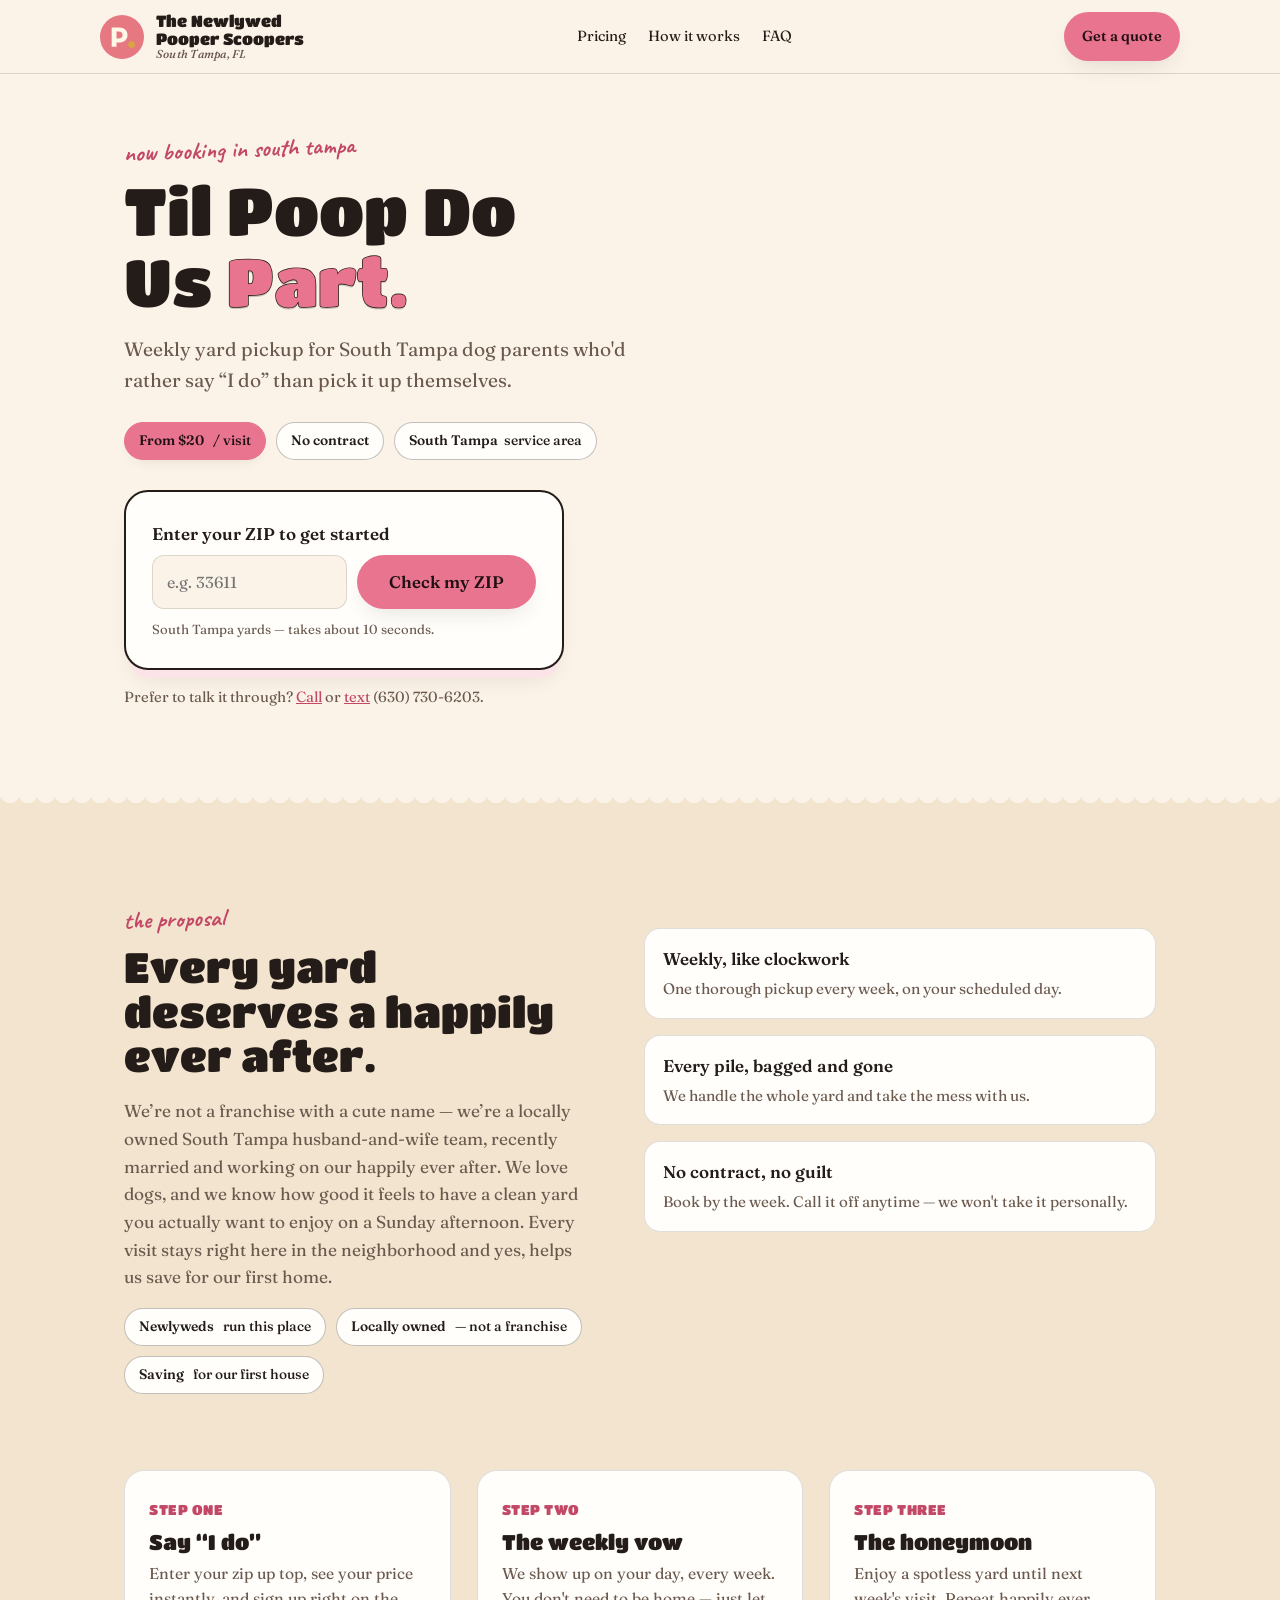
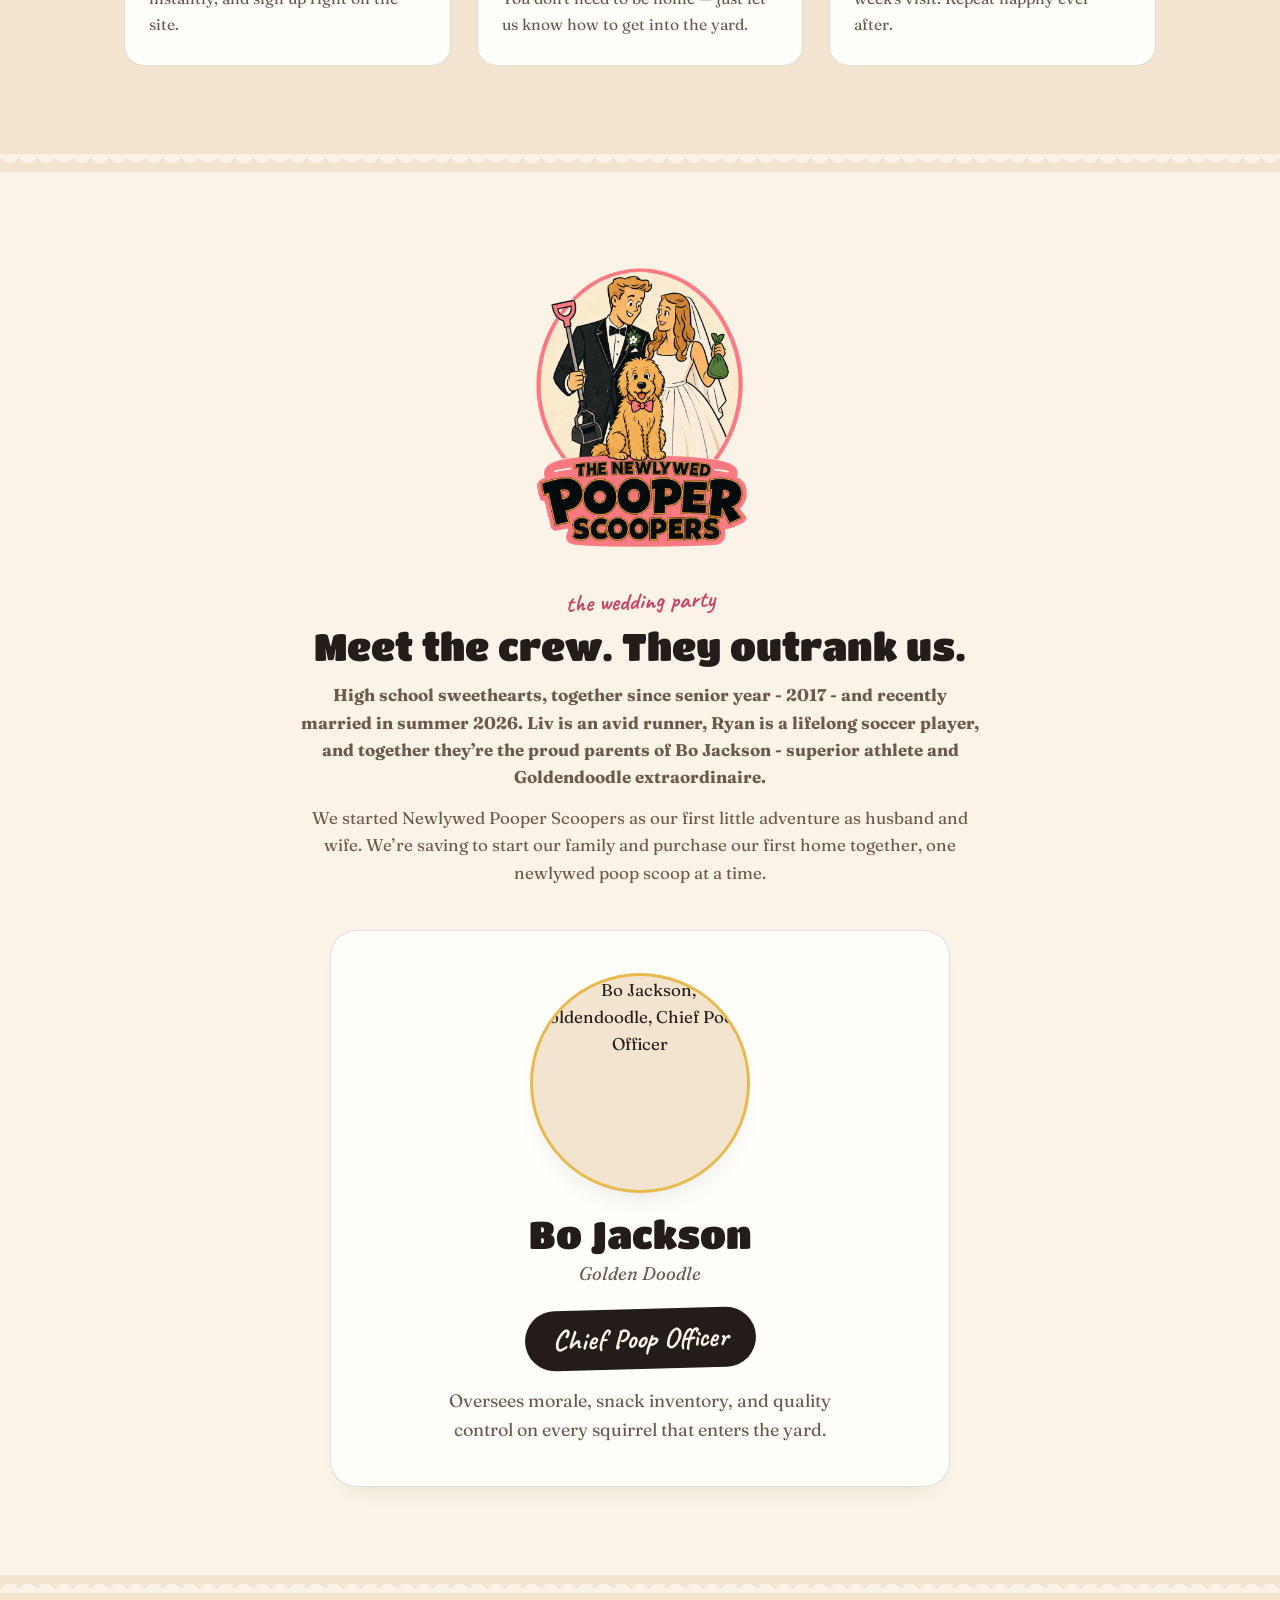
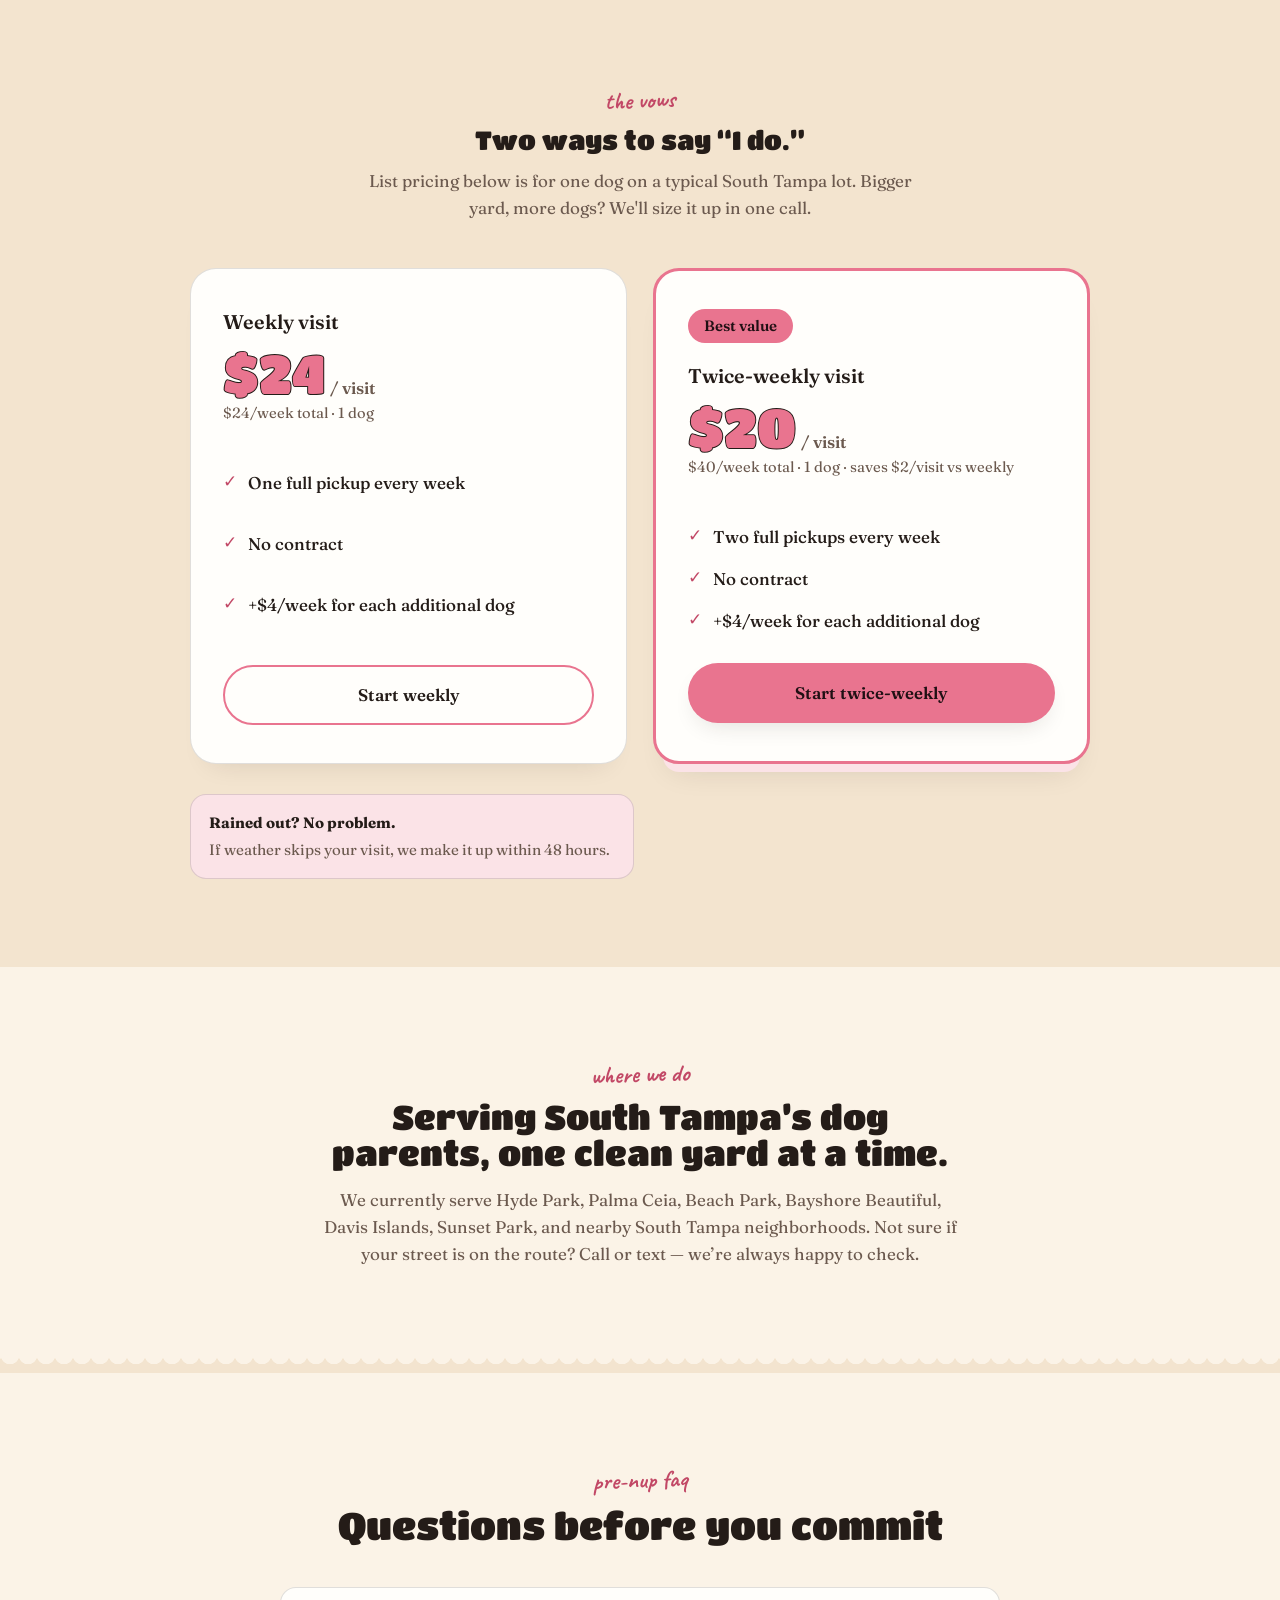
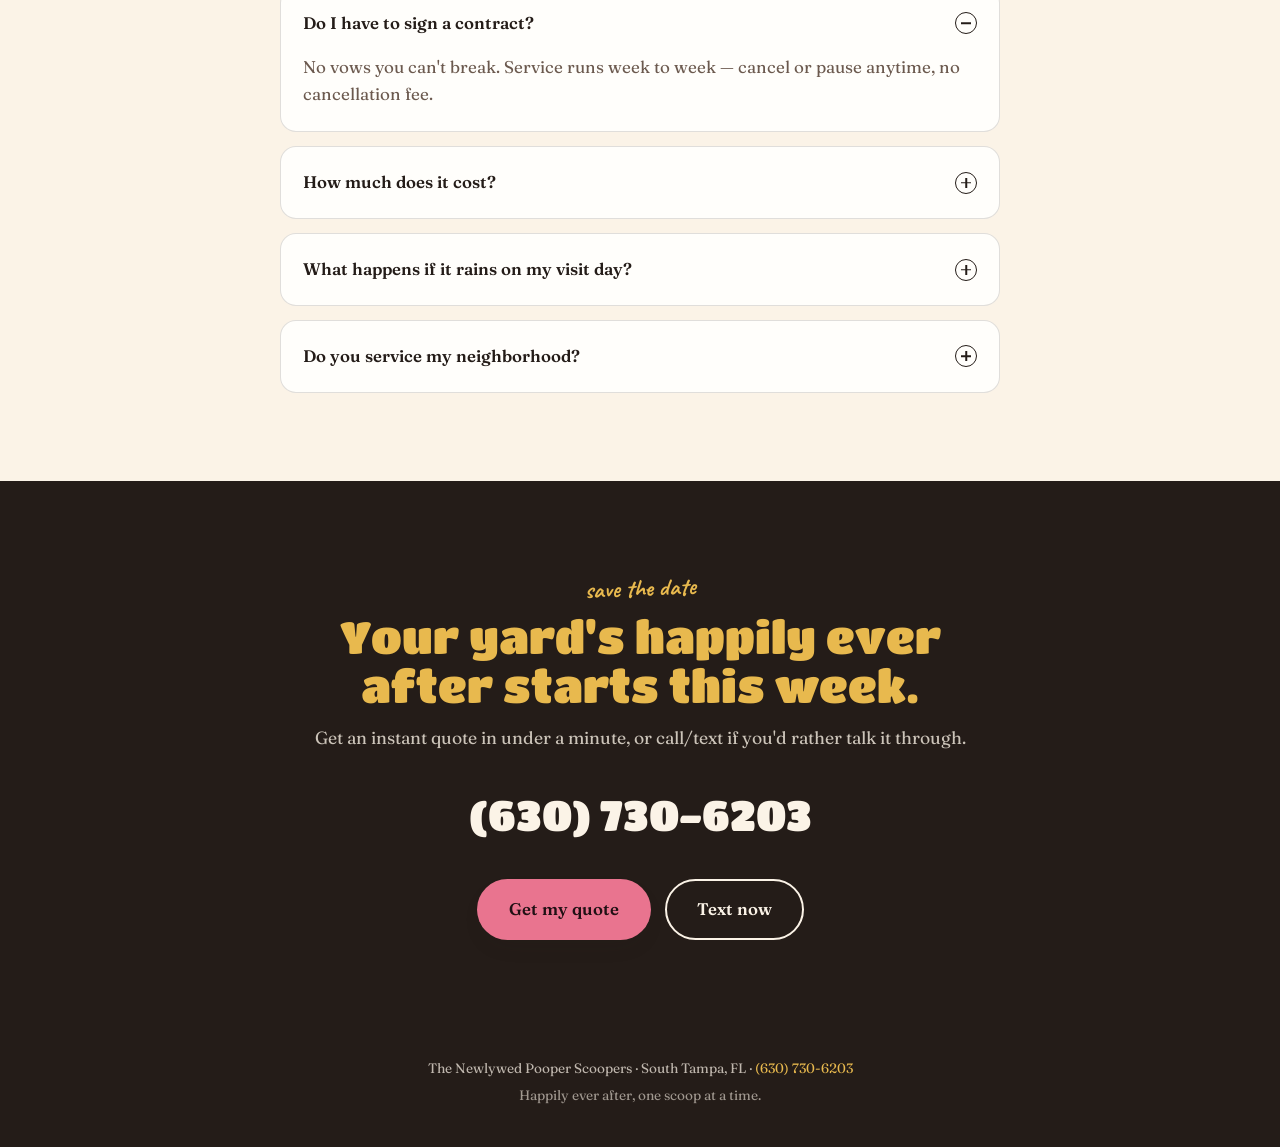
==== index.html @ af9da0d0 "Add Bo Jackson photo slot on the crew card. Wire the wedding-party dog-card to assets/bo-jackson.jpg" ====
<!doctype html>
<html lang="en">
<head>
<meta charset="utf-8">
<meta name="viewport" content="width=device-width, initial-scale=1">
<title>Dog Poop Scooping Service in South Tampa | The Newlywed Pooper Scoopers</title>
<meta name="description" content="Weekly yard cleanup for South Tampa dog owners. From $20/visit, no contract. Get an instant quote.">
<link rel="icon" href="assets/favicon.svg?v=2" type="image/svg+xml">
<link rel="apple-touch-icon" href="assets/favicon.svg?v=2">
<link rel="preconnect" href="https://fonts.googleapis.com">
<link rel="preconnect" href="https://fonts.gstatic.com" crossorigin>
<link href="https://fonts.googleapis.com/css2?family=Titan+One&family=Fraunces:ital,wght@0,400;0,500;0,600;1,500;1,600&family=Caveat:wght@600;700&display=swap" rel="stylesheet">
<link href="styles.css" rel="stylesheet">
</head>
<body>
<header><div class="wrap nav"><a class="brand" href="#top"><img alt="The Newlywed Pooper Scoopers logo — South Tampa dog waste removal" src="assets/favicon.svg?v=2"><span class="brand-name">The Newlywed<br>Pooper Scoopers<small>South Tampa, FL</small></span></a><ul class="nav-links"><li><a href="#vows">Pricing</a></li><li><a href="#how">How it works</a></li><li><a href="#faq">FAQ</a></li></ul><a class="btn btn-primary nav-cta nav-cta-desktop" href="#quote">Get a quote</a><a class="btn btn-primary nav-cta nav-cta-mobile" href="tel:16307306203">Call</a></div></header>
<main id="top">
<section class="hero"><div class="wrap hero-grid"><div><span class="eyebrow">now booking in south tampa</span><h1>Til Poop Do Us <span class="stroke">Part.</span></h1><p class="lede">Weekly yard pickup for South Tampa dog parents who'd rather say “I do” than pick it up themselves.</p><div class="chip-row"><span class="chip chip-highlight"><strong>From $20</strong>&nbsp;/ visit</span><span class="chip"><strong>No contract</strong></span><span class="chip"><strong>South Tampa</strong> service area</span></div>
<div class="quote-widget" id="quote"><div class="qstep" data-step="1"><label for="qzip">Enter your ZIP to get started</label><div class="qzip-row"><input aria-label="Zip code" id="qzip" inputmode="numeric" maxlength="5" pattern="[0-9]*" placeholder="e.g. 33611" type="text"><button class="btn btn-primary" id="qzip-btn" type="button">Check my ZIP</button></div><p class="qhint">South Tampa yards — takes about 10 seconds.</p></div>
<div class="qstep" data-step="2" hidden><p class="qmsg" id="qzip-msg"></p><div class="qrow"><span class="qlabel">Plan</span><div class="qtoggle"><button class="qtoggle-btn active" data-plan="weekly" type="button">Weekly</button><button class="qtoggle-btn" data-plan="twice" type="button">Twice-weekly</button></div></div><div class="qrow"><span class="qlabel">Dogs</span><div class="qstepper"><button aria-label="Fewer dogs" id="qdog-minus" type="button">−</button><span id="qdog-count">1</span><button aria-label="More dogs" id="qdog-plus" type="button">+</button></div></div><div class="qestimate"><span class="qest-amount" id="qest-amount">$24<span class="qest-per">/visit</span></span><span class="qest-month" id="qest-month">1 visit/week · $24/week total</span></div><button class="btn btn-primary" id="qcontinue-btn" style="width:100%;justify-content:center" type="button">Lock in this price &amp; start service</button><form class="qtext-form" id="qtext-form"><label for="qtext-phone">Not ready? Save this quote by text</label><div class="qtext-row"><input aria-label="Mobile phone number" autocomplete="tel" id="qtext-phone" inputmode="numeric" maxlength="14" required type="tel"><button class="qtext-btn" type="submit">Text me</button></div><label class="qconsent"><input id="qtext-consent" required type="checkbox"> I agree to receive texts about this quote. Message and data rates may apply.</label><p aria-live="polite" class="qtext-status" id="qtext-status"></p></form><button class="qback" data-back="1" type="button">← change ZIP</button></div>
<form class="qstep" data-step="3" hidden id="qstep-form"><input id="qform-zip" name="zip" type="hidden"><input id="qform-plan" name="plan" type="hidden"><input id="qform-dogs" name="dogs" type="hidden"><input id="qform-estimate" name="estimate" type="hidden"><div class="qfield"><label for="qname">Name</label><input autocomplete="name" id="qname" name="name" required type="text"></div><div class="qfield"><label for="qphone">Phone</label><input autocomplete="tel" id="qphone" inputmode="numeric" maxlength="14" name="phone" required type="tel"></div><div class="qfield"><label for="qemail">Email</label><input autocomplete="email" id="qemail" name="email" required type="email"></div><div class="qfield"><label for="qaddress">Street address</label><input autocomplete="street-address" id="qaddress" name="address" required type="text"></div><div class="qfield"><label for="qnotes">Anything we should know? (gate code, extra dog details, etc.)</label><textarea id="qnotes" name="notes" rows="2"></textarea></div><div class="qpayment-note"><strong>Your service and payment</strong><p id="qpayment-terms">Your saved card will be charged $24 after each completed weekly visit. Service continues until you pause or cancel.</p><span>You won't be charged today.</span></div><label class="qcharge-consent"><input id="qcharge-consent" required type="checkbox"> <span>I authorize The Newlywed Pooper Scoopers to charge my saved card after each completed visit at the quoted price above. I understand that service continues until I pause or cancel.</span></label><button class="btn btn-primary" style="width:100%;justify-content:center" type="submit">Continue to secure checkout</button><button class="qback" data-back="2" type="button">← back to quote</button></form><form class="qstep" data-step="4" hidden id="qinterest-form"><h3 id="qinterest-title">Join our waitlist</h3><p class="qmsg" id="qinterest-message"></p><div class="qfield"><label for="qinterest-name">Name</label><input autocomplete="name" id="qinterest-name" required type="text"></div><div class="qfield"><label for="qinterest-phone">Phone</label><input autocomplete="tel" id="qinterest-phone" inputmode="numeric" maxlength="14" required type="tel"></div><div class="qfield"><label for="qinterest-email">Email</label><input autocomplete="email" id="qinterest-email" required type="email"></div><div class="qfield"><label for="qinterest-address">Street address</label><input autocomplete="street-address" id="qinterest-address" required type="text"></div><div class="qfield"><label for="qinterest-zip">ZIP</label><input id="qinterest-zip" readonly type="text"></div><button class="btn btn-primary" style="width:100%;justify-content:center" type="submit">Keep me posted</button><button class="qback" data-back="1" type="button">← change ZIP</button></form><div class="qstep qthanks" data-step="5" hidden><h3>You're all set!</h3><p>Your card is securely saved. We'll text you shortly to confirm your service day and first cleanup.</p></div></div><p class="qalt">Prefer to talk it through? <a href="tel:16307306203">Call</a> or <a href="sms:16307306203">text</a> (630) 730-6203.</p></div>
<div class="hero-art"><div class="badge-wrap"><img alt="South Tampa dog waste removal service: newlywed husband-and-wife team with their golden doodle" src="assets/site-art.webp"></div></div></div></section>
<div aria-hidden="true" class="divider"></div>
<section class="proposal section-pad" id="proposal"><div class="wrap proposal-grid"><div><span class="eyebrow">the proposal</span><h2>Every yard deserves a happily ever after.</h2><p>We’re not a franchise with a cute name — we’re a locally owned South Tampa husband-and-wife team, recently married and working on our happily ever after. We love dogs, and we know how good it feels to have a clean yard you actually want to enjoy on a Sunday afternoon. Every visit stays right here in the neighborhood and yes, helps us save for our first home.</p><div class="chip-row"><span class="chip"><strong>Newlyweds</strong>&nbsp;run this place</span><span class="chip"><strong>Locally owned</strong>&nbsp;— not a franchise</span><span class="chip"><strong>Saving</strong>&nbsp;for our first house</span></div></div><ul class="feature-list"><li><span><span class="ftitle">Weekly, like clockwork</span><span class="fdesc">One thorough pickup every week, on your scheduled day.</span></span></li><li><span><span class="ftitle">Every pile, bagged and gone</span><span class="fdesc">We handle the whole yard and take the mess with us.</span></span></li><li><span><span class="ftitle">No contract, no guilt</span><span class="fdesc">Book by the week. Call it off anytime — we won't take it personally.</span></span></li></ul></div><div class="steps wrap" id="how"><div class="step"><span class="num">STEP ONE</span><h3>Say “I do”</h3><p>Enter your zip up top, see your price instantly, and sign up right on the site.</p></div><div class="step"><span class="num">STEP TWO</span><h3>The weekly vow</h3><p>We show up on your day, every week. You don't need to be home — just let us know how to get into the yard.</p></div><div class="step"><span class="num">STEP THREE</span><h3>The honeymoon</h3><p>Enjoy a spotless yard until next week's visit. Repeat happily ever after.</p></div></div></section>
<div aria-hidden="true" class="divider"></div><section class="section-pad" id="team"><div class="wrap center"><img src="assets/Untitled design (11).png" alt="The Newlywed Pooper Scoopers logo — locally owned South Tampa dog waste removal" style="display:block;width:min(300px,68vw);height:auto;margin:0 auto 22px;"><span class="eyebrow">the wedding party</span><h2 style="font-size:clamp(1.8rem,3.4vw,2.4rem)">Meet the crew. They outrank us.</h2><p class="muted" style="max-width:62ch;margin:14px auto 0;"><strong>High school sweethearts, together since senior year - 2017 - and recently married in summer 2026. Liv is an avid runner, Ryan is a lifelong soccer player, and together they’re the proud parents of Bo Jackson - superior athlete and Goldendoodle extraordinaire.</strong></p><p class="muted" style="max-width:62ch;margin:14px auto 0;">We started Newlywed Pooper Scoopers as our first little adventure as husband and wife. We’re saving to start our family and purchase our first home together, one newlywed poop scoop at a time.</p></div><div class="team-grid"><div class="dog-card"><img alt="Bo Jackson, Goldendoodle, Chief Poop Officer" class="dog-photo" height="220" src="assets/bo-jackson.jpg" width="220"><h3>Bo Jackson</h3><span class="breed">Golden Doodle</span><span class="dog-title">Chief Poop Officer</span><p class="role">Oversees morale, snack inventory, and quality control on every squirrel that enters the yard.</p></div></div></section>
<div aria-hidden="true" class="divider divider-flip" style="background-position:center bottom"></div><section class="vows section-pad" id="vows"><div class="wrap center"><span class="eyebrow">the vows</span><h2>Two ways to say “I do.”</h2><p class="muted" style="max-width:52ch;margin:14px auto 0;">List pricing below is for one dog on a typical South Tampa lot. Bigger yard, more dogs? We'll size it up in one call.</p></div><div class="wrap"><div class="plans-grid"><div class="plan-card"><span class="plan-name">Weekly visit</span><div class="price-line"><span class="price">$24</span><span class="per">/ visit</span></div><span class="est">$24/week total · 1 dog</span><ul class="vow-list"><li><span>One full pickup every week</span></li><li><span>No contract</span></li><li><span>+$4/week for each additional dog</span></li></ul><a class="btn btn-ghost" href="#quote">Start weekly</a></div><div class="plan-card plan-featured"><span class="best-value">Best value</span><span class="plan-name">Twice-weekly visit</span><div class="price-line"><span class="price">$20</span><span class="per">/ visit</span></div><span class="est">$40/week total · 1 dog · saves $2/visit vs weekly</span><ul class="vow-list"><li><span>Two full pickups every week</span></li><li><span>No contract</span></li><li><span>+$4/week for each additional dog</span></li></ul><a class="btn btn-primary" href="#quote">Start twice-weekly</a></div></div><div class="perks-strip"><div class="perk"><span><strong>Rained out? No problem.</strong><span class="d">If weather skips your visit, we make it up within 48 hours.</span></span></div></div></div></section>
<section class="section-pad area"><div class="wrap"><span class="eyebrow">where we do</span><h2 style="font-size:clamp(1.6rem,3vw,2.1rem)">Serving South Tampa’s dog parents, one clean yard at a time.</h2><p class="muted" style="max-width:58ch;margin:14px auto 0;">We currently serve Hyde Park, Palma Ceia, Beach Park, Bayshore Beautiful, Davis Islands, Sunset Park, and nearby South Tampa neighborhoods. Not sure if your street is on the route? Call or text — we’re always happy to check.</p></div></section><div aria-hidden="true" class="divider"></div><section class="section-pad" id="faq"><div class="wrap center"><span class="eyebrow">pre-nup faq</span><h2 style="font-size:clamp(1.8rem,3.4vw,2.4rem)">Questions before you commit</h2></div><div class="faq-list"><details open><summary>Do I have to sign a contract?<span class="plus"></span></summary><p>No vows you can't break. Service runs week to week — cancel or pause anytime, no cancellation fee.</p></details><details><summary>How much does it cost?<span class="plus"></span></summary><p>$24 per visit weekly, or $20 per visit twice-weekly, for one dog on a typical South Tampa lot. Each additional dog is +$4/week.</p></details><details><summary>What happens if it rains on my visit day?<span class="plus"></span></summary><p>If weather makes us skip your yard, we'll come back and make it up within 48 hours — no missed visits, no extra charge.</p></details><details><summary>Do you service my neighborhood?<span class="plus"></span></summary><p>We're currently booking across South Tampa. Send us your address and we'll confirm you're on the route.</p></details></div></section>
<section class="finale section-pad" id="book"><div class="wrap"><span class="eyebrow" style="color:var(--gold-bright)">save the date</span><h2>Your yard's happily ever after starts this week.</h2><p>Get an instant quote in under a minute, or call/text if you'd rather talk it through.</p><a class="phone-big" href="tel:16307306203">(630) 730-6203</a><div class="cta-row" style="justify-content:center"><a class="btn btn-primary" href="#quote">Get my quote</a><a class="btn btn-ghost" href="sms:16307306203" style="border-color:var(--bg);color:var(--bg)">Text now</a></div></div></section></main><footer><div class="wrap">The Newlywed Pooper Scoopers · South Tampa, FL · <a href="tel:16307306203">(630) 730-6203</a><div style="margin-top:6px;opacity:.8">Happily ever after, one scoop at a time.</div></div></footer>
<script type="module" src="script.js?v=20260911-zip-gates"></script>
</body></html>
---- styles.css ----
/* ---------- Tokens ---------- */
:root{--bg:#FBF3E7;--bg-alt:#F3E4CF;--surface:#FFFEFB;--line:rgba(36,28,24,.14);--ink:#241C18;--ink-soft:#6B594E;--pink:#E9748F;--pink-deep:#C24866;--pink-wash:#FBE3E7;--gold:#B8862A;--gold-bright:#E8B94E;--shadow:rgba(36,28,24,.16)}
@media(prefers-color-scheme:dark){:root:not([data-theme="light"]){--bg:#1B1512;--bg-alt:#241C18;--surface:#2A211B;--line:rgba(247,236,217,.16);--ink:#F7ECD9;--ink-soft:#C9B7A6;--pink:#F2879C;--pink-deep:#FFAABB;--pink-wash:#3A2529;--gold:#E8B94E;--gold-bright:#F3CD73;--shadow:rgba(0,0,0,.45)}}
:root[data-theme="dark"]{--bg:#1B1512;--bg-alt:#241C18;--surface:#2A211B;--line:rgba(247,236,217,.16);--ink:#F7ECD9;--ink-soft:#C9B7A6;--pink:#F2879C;--pink-deep:#FFAABB;--pink-wash:#3A2529;--gold:#E8B94E;--gold-bright:#F3CD73;--shadow:rgba(0,0,0,.45)}
.quote-widget{scroll-margin-top:96px}
*,*::before,*::after{box-sizing:border-box}html{scroll-behavior:smooth}@media(prefers-reduced-motion:reduce){html{scroll-behavior:auto}*,*::before,*::after{animation-duration:.001ms!important;animation-iteration-count:1!important;transition-duration:.001ms!important}}
body{margin:0;background:var(--bg);color:var(--ink);font-family:"Fraunces",Georgia,"Times New Roman",serif;font-size:17px;line-height:1.6;-webkit-font-smoothing:antialiased}img{max-width:100%;display:block}a{color:inherit}.wrap{max-width:1080px;margin:0 auto;padding:0 24px}h1,h2,h3{font-family:"Titan One","Baloo 2",system-ui,sans-serif;font-weight:400;line-height:1.08;text-wrap:balance;margin:0}.eyebrow{font-family:"Caveat",cursive;font-weight:700;font-size:1.5rem;color:var(--pink-deep);display:inline-block;transform:rotate(-2deg);margin:0 0 6px}.stroke{color:var(--pink);-webkit-text-stroke:1.5px var(--ink);paint-order:stroke fill;text-shadow:0 2px 0 color-mix(in srgb,var(--ink) 22%,transparent)}section{position:relative}.section-pad{padding:88px 0}.muted{color:var(--ink-soft)}.center{text-align:center}
.btn{display:inline-flex;align-items:center;gap:10px;font-family:"Fraunces",serif;font-weight:600;font-size:1.05rem;padding:15px 30px;border-radius:999px;text-decoration:none;border:2px solid transparent;cursor:pointer;transition:transform .15s ease,box-shadow .15s ease}.btn:hover{transform:translateY(-2px)}.btn:active{transform:translateY(0)}.btn:focus-visible{outline:3px solid var(--gold-bright);outline-offset:3px}.btn-primary{background:var(--pink);color:#201014;box-shadow:0 10px 24px -10px var(--shadow)}.btn-primary:hover{box-shadow:0 14px 28px -10px var(--shadow)}.btn-ghost{background:transparent;border-color:var(--ink);color:var(--ink)}.divider{height:18px;background-image:radial-gradient(circle at 9px 0,transparent 9px,var(--bg-alt) 9.5px);background-size:18px 18px;background-repeat:repeat-x;background-position:center top}.divider-flip{transform:scaleY(-1)}
header{position:sticky;top:0;z-index:20;background:color-mix(in srgb,var(--bg) 88%,transparent);backdrop-filter:blur(8px);border-bottom:1px solid var(--line)}.nav{display:flex;align-items:center;justify-content:space-between;gap:16px;padding:12px 0}.brand{display:flex;align-items:center;gap:12px;text-decoration:none;color:var(--ink)}.brand img{width:44px;height:44px;border-radius:50%}.brand-name{font-family:"Titan One",sans-serif;font-size:.98rem;line-height:1.15}.brand-name small{display:block;font-family:"Fraunces",serif;font-weight:500;font-style:italic;font-size:.72rem;color:var(--ink-soft);letter-spacing:.02em}.nav-links{display:flex;align-items:center;gap:22px;list-style:none;margin:0;padding:0;font-size:.92rem}.nav-links a{text-decoration:none}.nav-links a:hover{color:var(--pink-deep)}.nav-cta{padding:11px 16px;font-size:.9rem;white-space:nowrap}.nav-cta-desktop{display:inline-flex}.nav-cta-mobile{display:none}@media(max-width:719px){.nav-cta-desktop{display:none}.nav-cta-mobile{display:inline-flex}}@media(max-width:420px){.brand-name{font-size:.82rem}.nav{gap:8px}.nav-cta{padding:10px 12px;font-size:.82rem}}
.hero{padding:56px 0 70px;overflow:hidden}.hero-grid{display:grid;grid-template-columns:1fr;gap:40px;align-items:center}@media(min-width:860px){.hero-grid{grid-template-columns:1.15fr .85fr;gap:24px}}.hero h1{font-size:clamp(2.4rem,5.6vw,4.1rem);margin-bottom:18px}.hero p.lede{font-size:1.2rem;max-width:46ch;color:var(--ink-soft);margin:0 0 26px}.chip-row{display:flex;flex-wrap:wrap;gap:10px;margin-bottom:30px}.chip{display:inline-flex;align-items:center;gap:6px;background:var(--surface);border:1.5px solid color-mix(in srgb,var(--ink) 28%,transparent);padding:7px 14px;border-radius:999px;font-size:.86rem;color:var(--ink);font-weight:500}.chip strong{color:var(--ink);font-weight:600}.chip-highlight{background:var(--pink);border-color:var(--pink);color:#201014;box-shadow:0 7px 16px -10px var(--shadow)}.chip-highlight strong{color:#201014}.cta-row{display:flex;flex-wrap:wrap;gap:14px}
[hidden]{display:none!important}.quote-widget{max-width:440px;background:var(--surface);border:2px solid var(--ink);border-radius:24px;padding:28px 26px;box-shadow:0 14px 0 -6px var(--pink-wash),0 16px 26px -14px var(--shadow)}.qstep label{font-family:"Fraunces",serif;font-weight:600;display:block;margin-bottom:8px}.qstep input[type=text],.qstep input[type=tel],.qstep textarea{font-family:"Fraunces",serif;font-size:1rem;padding:12px 14px;border-radius:12px;border:1.5px solid var(--line);background:var(--bg);color:var(--ink);width:100%}.qstep input:focus,.qstep textarea:focus{outline:2px solid var(--pink);outline-offset:1px;border-color:var(--pink)}.qzip-row{display:flex;gap:10px}.qzip-row input{flex:1;min-width:0}.qhint{font-size:.82rem;color:var(--ink-soft);margin:10px 0 0}.qmsg{font-weight:600;margin:0 0 18px;font-family:"Fraunces",serif}.qrow{display:flex;align-items:center;justify-content:space-between;margin-bottom:16px}.qlabel{font-family:"Fraunces",serif;font-weight:600}.qtoggle{display:flex;background:var(--bg-alt);border-radius:999px;padding:3px;gap:2px}.qtoggle-btn{border:none;background:transparent;padding:7px 14px;border-radius:999px;font-family:"Fraunces",serif;font-size:.85rem;cursor:pointer;color:var(--ink-soft)}.qtoggle-btn.active{background:var(--pink);color:#201014;font-weight:600}.qstepper{display:flex;align-items:center;gap:12px}.qstepper button{width:32px;height:32px;border-radius:50%;border:1.5px solid var(--ink);background:var(--surface);color:var(--ink);font-size:1.1rem;cursor:pointer;line-height:1}.qstepper button:focus-visible{outline:2px solid var(--gold-bright)}.qstepper span{min-width:16px;text-align:center;font-weight:600}.qestimate{text-align:center;background:var(--pink-wash);border-radius:16px;padding:16px;margin-bottom:20px}.qest-amount{font-family:"Titan One",sans-serif;font-size:1.9rem;color:var(--ink);display:block}.qest-per{font-family:"Fraunces",serif;font-style:italic;font-size:.9rem;color:var(--ink-soft);font-weight:400}.qest-month{font-size:.85rem;color:var(--ink-soft)}.qfield{margin-bottom:14px}.qfield label{font-size:.88rem;font-weight:600;margin-bottom:6px}.qback{display:block;margin:14px auto 0;background:none;border:none;color:var(--ink-soft);font-family:"Fraunces",serif;font-style:italic;cursor:pointer;font-size:.88rem}.qthanks{text-align:center}.qthanks h3{font-size:1.6rem;margin-bottom:8px}.qthanks p{color:var(--ink-soft);margin:0}.qalt{margin-top:16px;font-size:.92rem;color:var(--ink-soft)}.qalt a{color:var(--pink-deep);text-decoration:underline}.hero-art{position:relative;display:flex;justify-content:center}.hero-art .badge-wrap{position:relative;width:min(360px,80vw)}.hero-art img{width:100%;filter:drop-shadow(0 22px 34px var(--shadow));position:relative;z-index:2}.float-shape{position:absolute;z-index:1;opacity:.55;animation:drift 9s ease-in-out infinite}@keyframes drift{0%,100%{transform:translateY(0) rotate(0)}50%{transform:translateY(-16px) rotate(6deg)}}
.proposal{background:var(--bg-alt)}.proposal-grid{display:grid;grid-template-columns:1fr;gap:44px;align-items:start}@media(min-width:780px){.proposal-grid{grid-template-columns:.95fr 1.05fr;gap:56px}}.proposal h2{font-size:clamp(1.9rem,3.6vw,2.6rem);margin-bottom:18px}.proposal p{color:var(--ink-soft);font-size:1.08rem}.feature-list{list-style:none;margin:28px 0 0;padding:0;display:grid;gap:16px}.feature-list li{display:flex;gap:14px;align-items:flex-start;background:var(--surface);border:1px solid var(--line);border-radius:16px;padding:16px 18px}.feature-list .ftitle{font-weight:600;color:var(--ink);display:block;margin-bottom:2px;font-family:"Fraunces",serif}.feature-list .fdesc{color:var(--ink-soft);font-size:.95rem}.team-grid{display:grid;grid-template-columns:minmax(0,620px);justify-content:center;margin:44px auto 0;padding:0 24px}.dog-card{background:var(--surface);border:1px solid var(--line);border-radius:26px;padding:42px 38px;text-align:center;box-shadow:0 14px 28px -20px var(--shadow)}.dog-card h3{font-size:clamp(1.8rem,4vw,2.35rem);margin-bottom:4px}.dog-card .breed{font-family:"Fraunces",serif;font-style:italic;color:var(--ink-soft);font-size:1.15rem;display:block;margin-bottom:20px}.dog-title{display:inline-block;background:var(--ink);color:var(--bg);font-family:"Caveat",cursive;font-weight:700;font-size:clamp(1.45rem,3vw,1.8rem);padding:7px 28px;border-radius:999px;margin-bottom:18px;transform:rotate(-1.5deg)}.dog-card p.role{color:var(--ink-soft);font-size:1.12rem;max-width:34ch;margin:0 auto}.steps{display:grid;grid-template-columns:1fr;gap:26px;margin-top:46px}@media(min-width:780px){.steps{grid-template-columns:repeat(3,1fr)}}.step{background:var(--surface);border:1px solid var(--line);border-radius:20px;padding:28px 24px;position:relative}.step .num{font-family:"Titan One",sans-serif;font-size:.85rem;color:var(--pink-deep);letter-spacing:.04em;margin-bottom:10px;display:block}.step h3{font-size:1.3rem;margin-bottom:8px}.step p{color:var(--ink-soft);margin:0;font-size:.98rem}
.vows{background:var(--bg-alt)}.plans-grid{max-width:900px;margin:46px auto 0;display:grid;grid-template-columns:1fr;gap:26px}@media(min-width:700px){.plans-grid{grid-template-columns:1fr 1fr}}.plan-card{background:var(--surface);border:1px solid var(--line);border-radius:26px;padding:38px 32px;text-align:left;position:relative;display:flex;flex-direction:column;min-height:430px;box-shadow:0 18px 28px -22px var(--shadow)}.plan-featured{border:3px solid var(--pink);box-shadow:0 18px 0 -10px var(--pink-wash),0 22px 32px -20px var(--shadow)}.plan-name{font-family:"Fraunces",serif;font-weight:600;font-size:1.24rem;color:var(--ink);margin:0 0 8px}.best-value{align-self:flex-start;background:var(--pink);color:#201014;font-family:"Fraunces",serif;font-weight:600;font-size:.94rem;padding:5px 16px;border-radius:999px;margin:0 0 18px}.price-line{display:flex;align-items:baseline;gap:5px;margin:0 0 2px}.plan-card .price{font-family:"Titan One",sans-serif;font-size:clamp(2.55rem,6.4vw,3.35rem);color:var(--pink);-webkit-text-stroke:2px var(--ink);paint-order:stroke fill;line-height:1}.plan-card .per{font-family:"Fraunces",serif;font-weight:600;font-size:1.05rem;color:var(--ink-soft)}.plan-card .est{font-size:.92rem;color:var(--ink-soft);line-height:1.35;margin-bottom:28px;min-height:2.5em}.vow-list{list-style:none;margin:0 0 28px;padding:0;display:grid;gap:15px;text-align:left;flex:1}.vow-list li{display:flex;gap:11px;align-items:flex-start;color:var(--ink);font-weight:500}.vow-list li::before{content:"✓";color:var(--pink-deep);font-family:system-ui,sans-serif;font-weight:800;line-height:1.5}.plan-card .btn{width:100%;justify-content:center;margin-top:auto}.plan-card .btn-ghost{border-color:var(--pink);color:var(--ink)}.perks-strip{max-width:900px;margin:30px auto 0;display:grid;grid-template-columns:1fr;gap:12px}@media(min-width:700px){.perks-strip{grid-template-columns:1fr 1fr}}.perk{display:flex;gap:12px;align-items:flex-start;background:var(--pink-wash);border:1px solid var(--line);border-radius:16px;padding:16px 18px;font-size:.94rem}.perk strong{display:block;color:var(--ink);font-family:"Fraunces",serif;margin-bottom:2px}.perk span.d{color:var(--ink-soft)}.area{text-align:center}.faq-list{max-width:720px;margin:40px auto 0;display:grid;gap:14px}details{background:var(--surface);border:1px solid var(--line);border-radius:16px;padding:6px 22px}summary{cursor:pointer;padding:16px 0;font-family:"Fraunces",serif;font-weight:600;font-size:1.05rem;list-style:none;display:flex;justify-content:space-between;align-items:center;gap:14px}summary::-webkit-details-marker{display:none}summary .plus{flex:none;width:22px;height:22px;border-radius:50%;border:1.5px solid var(--ink);position:relative}summary .plus::before,summary .plus::after{content:"";position:absolute;background:var(--ink);top:50%;left:50%;transform:translate(-50%,-50%)}summary .plus::before{width:10px;height:1.5px}summary .plus::after{width:1.5px;height:10px;transition:transform .2s ease}details[open] summary .plus::after{transform:translate(-50%,-50%) scaleY(0)}details p{margin:0 0 18px;color:var(--ink-soft)}.finale{background:var(--ink);color:var(--bg);text-align:center}.finale h2{color:var(--gold-bright);font-size:clamp(2rem,4.4vw,2.8rem);margin-bottom:14px}.finale p{color:color-mix(in srgb,var(--bg) 78%,transparent);font-size:1.1rem;margin:0 0 30px}.finale .phone-big{font-family:"Titan One",sans-serif;font-size:clamp(1.8rem,5vw,2.6rem);color:var(--bg);text-decoration:none;display:inline-block;margin-bottom:30px}.finale .phone-big:hover{color:var(--pink)}footer{padding:30px 0 40px;text-align:center;font-size:.85rem;color:color-mix(in srgb,var(--bg) 72%,transparent);background:var(--ink)}footer a{color:var(--gold-bright);text-decoration:none}
.qstep input[type=email]{font-family:"Fraunces",serif;font-size:1rem;padding:12px 14px;border-radius:12px;border:1.5px solid var(--line);background:var(--bg);color:var(--ink);width:100%}
.qtext-form{border-top:1px solid var(--line);margin-top:20px;padding-top:18px}.qtext-form>label:first-child{font-size:.9rem;margin-bottom:8px}.qtext-row{display:flex;gap:8px}.qtext-row input{min-width:0;flex:1}.qtext-btn{border:1.5px solid var(--ink);border-radius:12px;background:var(--surface);color:var(--ink);padding:10px 14px;font:600 .9rem "Fraunces",serif;cursor:pointer}.qtext-btn:hover{background:var(--bg-alt)}.qtext-btn:disabled{cursor:wait;opacity:.65}.qconsent{display:flex!important;align-items:flex-start;gap:7px;margin-top:9px!important;color:var(--ink-soft);font-size:.72rem!important;font-weight:400!important;line-height:1.35}.qconsent input{margin-top:3px;accent-color:var(--pink)}.qtext-status{min-height:1.2em;margin:8px 0 0;color:var(--pink-deep);font-size:.82rem;font-weight:600}
.qpayment-note{margin:2px 0 12px;padding:12px 14px;border-radius:12px;background:var(--pink-wash);color:var(--ink-soft);font-size:.82rem;line-height:1.45}.qpayment-note strong{display:block;color:var(--ink);font-size:.9rem;margin-bottom:4px}.qpayment-note p{margin:0 0 5px}.qpayment-note>span{font-weight:600;color:var(--ink)}.qcharge-consent{display:flex!important;align-items:flex-start;gap:9px;margin:0 0 16px!important;color:var(--ink-soft);font-size:.78rem!important;font-weight:400!important;line-height:1.4}.qcharge-consent input{flex:none;margin-top:3px;accent-color:var(--pink)}.qretry{margin-top:18px;justify-content:center}
@media(max-width:650px){.nav-links{display:none}.section-pad{padding:64px 0}.hero{padding-top:38px;padding-bottom:44px}.hero-grid{gap:0}.hero-art{display:none}.stroke{color:var(--pink);-webkit-text-stroke:1.5px var(--ink)}.qzip-row{flex-direction:column}.qzip-row .btn{justify-content:center}.qtext-row{flex-direction:column}}
.dog-card .dog-photo{width:min(220px,58%);height:auto;aspect-ratio:1;object-fit:cover;object-position:center 22%;border-radius:50%;margin:0 auto 22px;border:3px solid var(--gold-bright);box-shadow:0 14px 28px -16px var(--shadow);background:var(--bg-alt)}
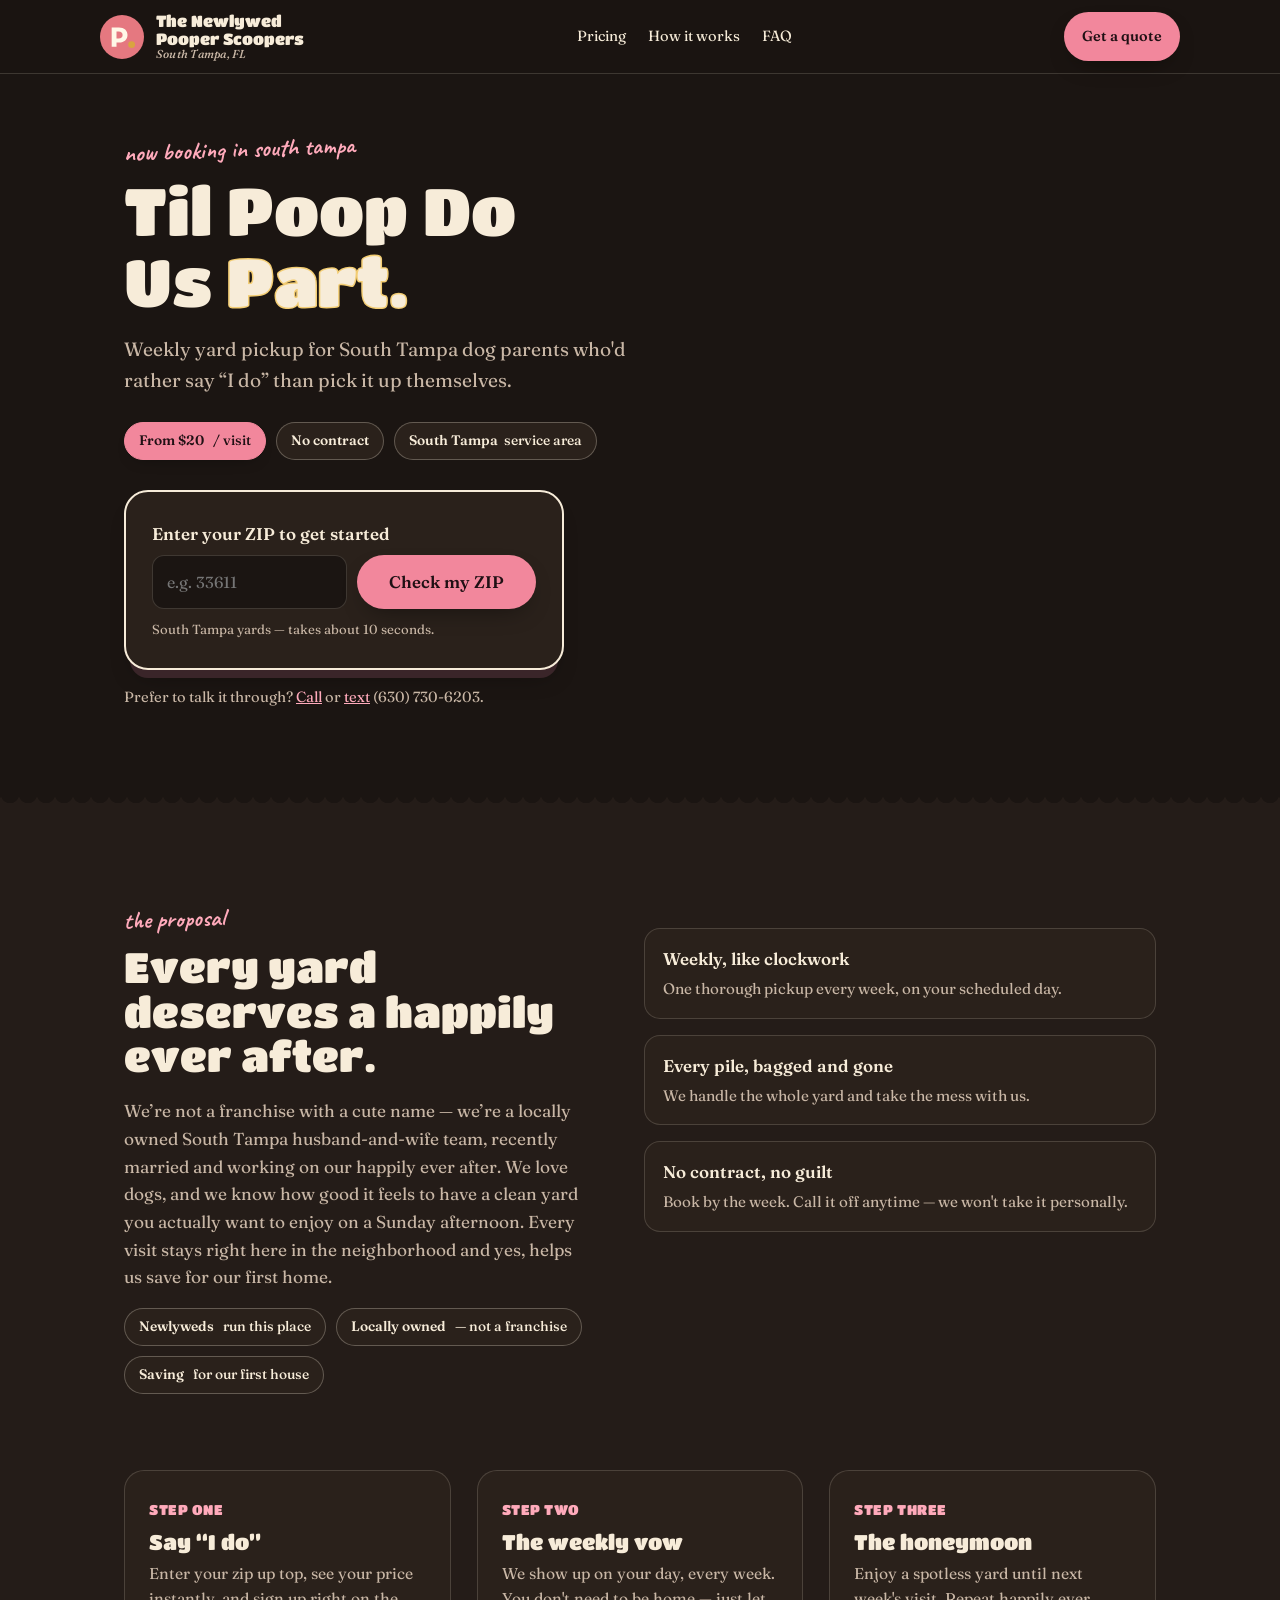
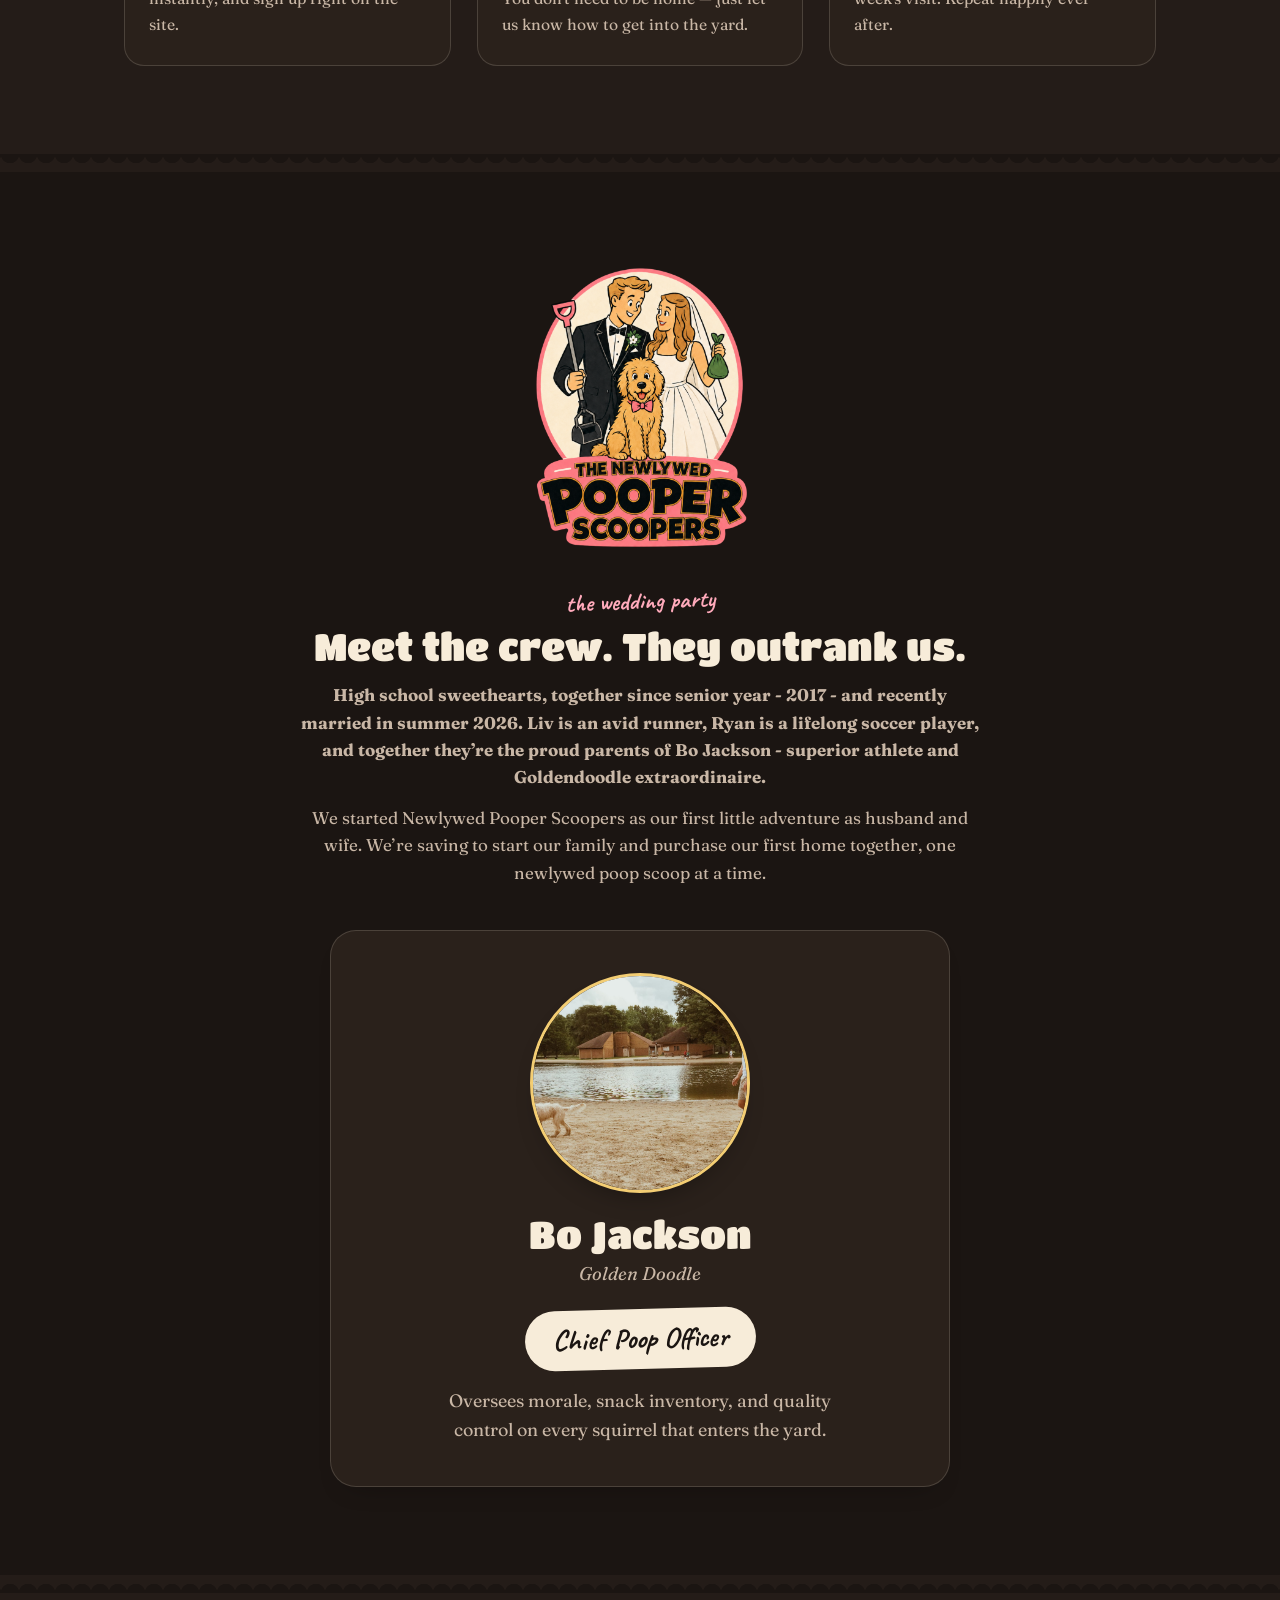
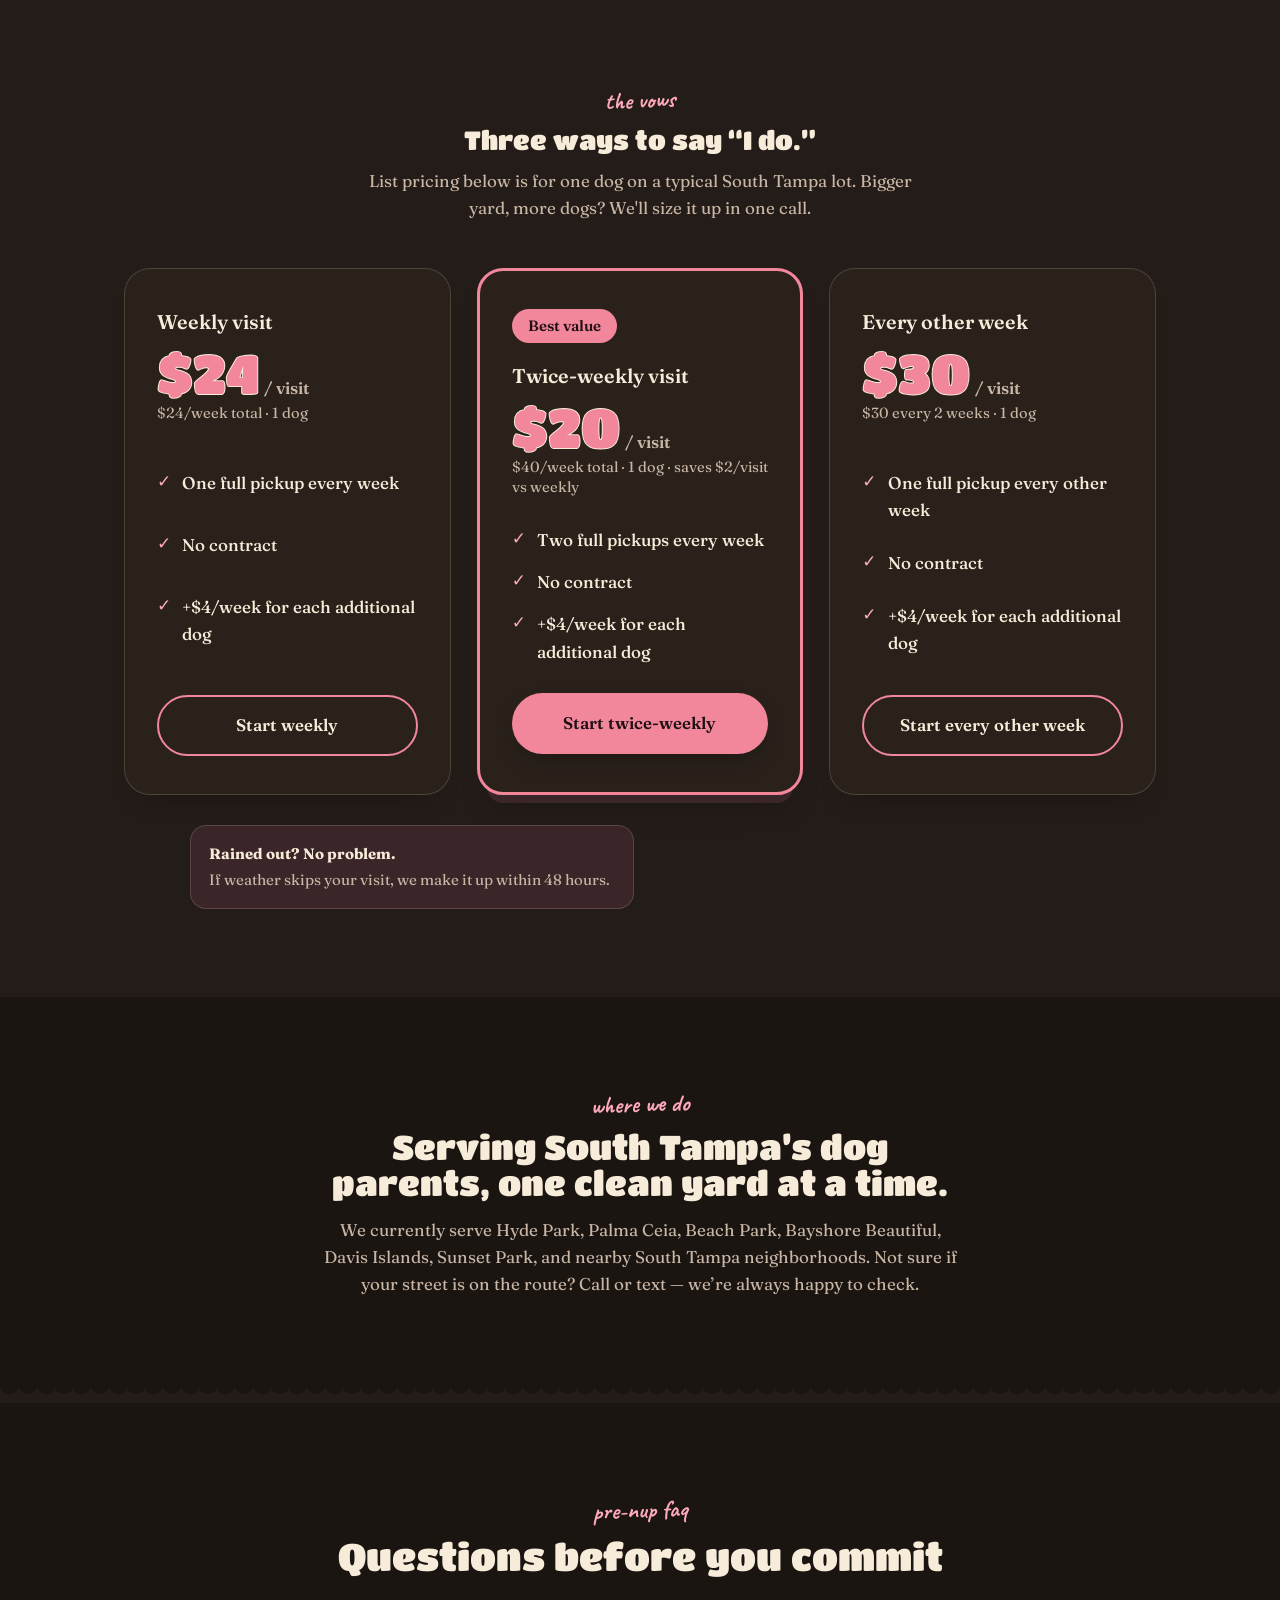
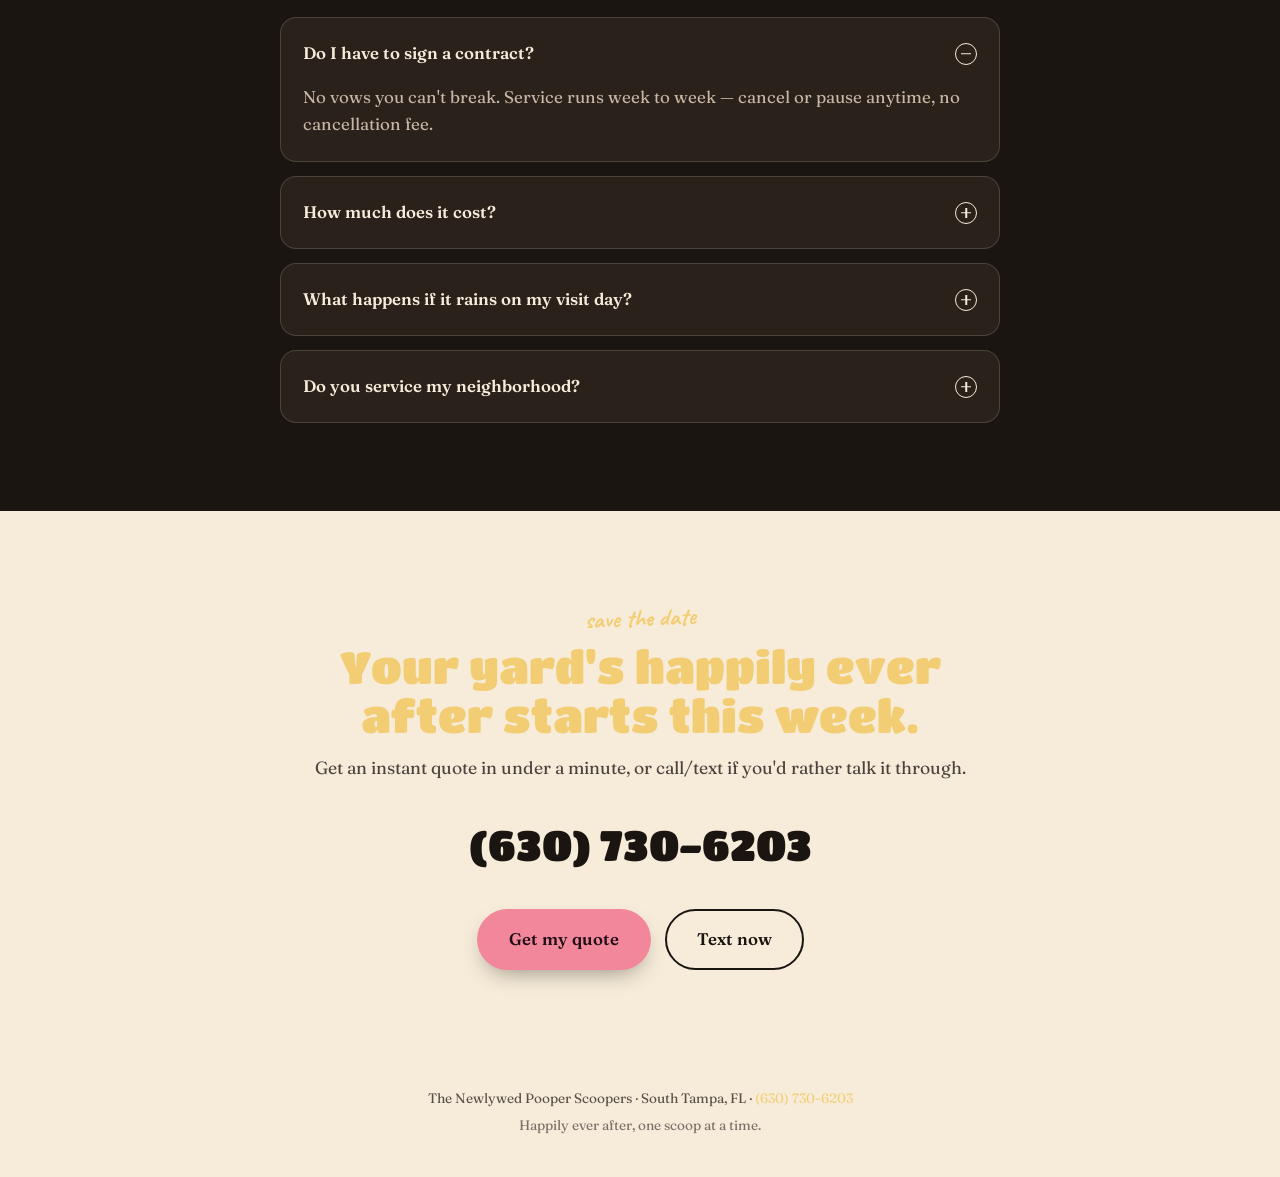
==== commit 956493ca: "Add every-other-week service plan" ====
--- a/index.html
+++ b/index.html
@@ -17,14 +17,14 @@
 <main id="top">
 <section class="hero"><div class="wrap hero-grid"><div><span class="eyebrow">now booking in south tampa</span><h1>Til Poop Do Us <span class="stroke">Part.</span></h1><p class="lede">Weekly yard pickup for South Tampa dog parents who'd rather say “I do” than pick it up themselves.</p><div class="chip-row"><span class="chip chip-highlight"><strong>From $20</strong>&nbsp;/ visit</span><span class="chip"><strong>No contract</strong></span><span class="chip"><strong>South Tampa</strong> service area</span></div>
 <div class="quote-widget" id="quote"><div class="qstep" data-step="1"><label for="qzip">Enter your ZIP to get started</label><div class="qzip-row"><input aria-label="Zip code" id="qzip" inputmode="numeric" maxlength="5" pattern="[0-9]*" placeholder="e.g. 33611" type="text"><button class="btn btn-primary" id="qzip-btn" type="button">Check my ZIP</button></div><p class="qhint">South Tampa yards — takes about 10 seconds.</p></div>
-<div class="qstep" data-step="2" hidden><p class="qmsg" id="qzip-msg"></p><div class="qrow"><span class="qlabel">Plan</span><div class="qtoggle"><button class="qtoggle-btn active" data-plan="weekly" type="button">Weekly</button><button class="qtoggle-btn" data-plan="twice" type="button">Twice-weekly</button></div></div><div class="qrow"><span class="qlabel">Dogs</span><div class="qstepper"><button aria-label="Fewer dogs" id="qdog-minus" type="button">−</button><span id="qdog-count">1</span><button aria-label="More dogs" id="qdog-plus" type="button">+</button></div></div><div class="qestimate"><span class="qest-amount" id="qest-amount">$24<span class="qest-per">/visit</span></span><span class="qest-month" id="qest-month">1 visit/week · $24/week total</span></div><button class="btn btn-primary" id="qcontinue-btn" style="width:100%;justify-content:center" type="button">Lock in this price &amp; start service</button><form class="qtext-form" id="qtext-form"><label for="qtext-phone">Not ready? Save this quote by text</label><div class="qtext-row"><input aria-label="Mobile phone number" autocomplete="tel" id="qtext-phone" inputmode="numeric" maxlength="14" required type="tel"><button class="qtext-btn" type="submit">Text me</button></div><label class="qconsent"><input id="qtext-consent" required type="checkbox"> I agree to receive texts about this quote. Message and data rates may apply.</label><p aria-live="polite" class="qtext-status" id="qtext-status"></p></form><button class="qback" data-back="1" type="button">← change ZIP</button></div>
+<div class="qstep" data-step="2" hidden><p class="qmsg" id="qzip-msg"></p><div class="qrow qrow-plan"><span class="qlabel">Plan</span><div class="qtoggle"><button class="qtoggle-btn active" data-plan="weekly" type="button">Weekly</button><button class="qtoggle-btn" data-plan="twice" type="button">Twice-weekly</button><button class="qtoggle-btn" data-plan="biweekly" type="button">Every other week</button></div></div><div class="qrow"><span class="qlabel">Dogs</span><div class="qstepper"><button aria-label="Fewer dogs" id="qdog-minus" type="button">−</button><span id="qdog-count">1</span><button aria-label="More dogs" id="qdog-plus" type="button">+</button></div></div><div class="qestimate"><span class="qest-amount" id="qest-amount">$24<span class="qest-per">/visit</span></span><span class="qest-month" id="qest-month">1 visit/week · $24/week total</span></div><button class="btn btn-primary" id="qcontinue-btn" style="width:100%;justify-content:center" type="button">Lock in this price &amp; start service</button><form class="qtext-form" id="qtext-form"><label for="qtext-phone">Not ready? Save this quote by text</label><div class="qtext-row"><input aria-label="Mobile phone number" autocomplete="tel" id="qtext-phone" inputmode="numeric" maxlength="14" required type="tel"><button class="qtext-btn" type="submit">Text me</button></div><label class="qconsent"><input id="qtext-consent" required type="checkbox"> I agree to receive texts about this quote. Message and data rates may apply.</label><p aria-live="polite" class="qtext-status" id="qtext-status"></p></form><button class="qback" data-back="1" type="button">← change ZIP</button></div>
 <form class="qstep" data-step="3" hidden id="qstep-form"><input id="qform-zip" name="zip" type="hidden"><input id="qform-plan" name="plan" type="hidden"><input id="qform-dogs" name="dogs" type="hidden"><input id="qform-estimate" name="estimate" type="hidden"><div class="qfield"><label for="qname">Name</label><input autocomplete="name" id="qname" name="name" required type="text"></div><div class="qfield"><label for="qphone">Phone</label><input autocomplete="tel" id="qphone" inputmode="numeric" maxlength="14" name="phone" required type="tel"></div><div class="qfield"><label for="qemail">Email</label><input autocomplete="email" id="qemail" name="email" required type="email"></div><div class="qfield"><label for="qaddress">Street address</label><input autocomplete="street-address" id="qaddress" name="address" required type="text"></div><div class="qfield"><label for="qnotes">Anything we should know? (gate code, extra dog details, etc.)</label><textarea id="qnotes" name="notes" rows="2"></textarea></div><div class="qpayment-note"><strong>Your service and payment</strong><p id="qpayment-terms">Your saved card will be charged $24 after each completed weekly visit. Service continues until you pause or cancel.</p><span>You won't be charged today.</span></div><label class="qcharge-consent"><input id="qcharge-consent" required type="checkbox"> <span>I authorize The Newlywed Pooper Scoopers to charge my saved card after each completed visit at the quoted price above. I understand that service continues until I pause or cancel.</span></label><button class="btn btn-primary" style="width:100%;justify-content:center" type="submit">Continue to secure checkout</button><button class="qback" data-back="2" type="button">← back to quote</button></form><form class="qstep" data-step="4" hidden id="qinterest-form"><h3 id="qinterest-title">Join our waitlist</h3><p class="qmsg" id="qinterest-message"></p><div class="qfield"><label for="qinterest-name">Name</label><input autocomplete="name" id="qinterest-name" required type="text"></div><div class="qfield"><label for="qinterest-phone">Phone</label><input autocomplete="tel" id="qinterest-phone" inputmode="numeric" maxlength="14" required type="tel"></div><div class="qfield"><label for="qinterest-email">Email</label><input autocomplete="email" id="qinterest-email" required type="email"></div><div class="qfield"><label for="qinterest-address">Street address</label><input autocomplete="street-address" id="qinterest-address" required type="text"></div><div class="qfield"><label for="qinterest-zip">ZIP</label><input id="qinterest-zip" readonly type="text"></div><button class="btn btn-primary" style="width:100%;justify-content:center" type="submit">Keep me posted</button><button class="qback" data-back="1" type="button">← change ZIP</button></form><div class="qstep qthanks" data-step="5" hidden><h3>You're all set!</h3><p>Your card is securely saved. We'll text you shortly to confirm your service day and first cleanup.</p></div></div><p class="qalt">Prefer to talk it through? <a href="tel:16307306203">Call</a> or <a href="sms:16307306203">text</a> (630) 730-6203.</p></div>
 <div class="hero-art"><div class="badge-wrap"><img alt="South Tampa dog waste removal service: newlywed husband-and-wife team with their golden doodle" src="assets/site-art.webp"></div></div></div></section>
 <div aria-hidden="true" class="divider"></div>
 <section class="proposal section-pad" id="proposal"><div class="wrap proposal-grid"><div><span class="eyebrow">the proposal</span><h2>Every yard deserves a happily ever after.</h2><p>We’re not a franchise with a cute name — we’re a locally owned South Tampa husband-and-wife team, recently married and working on our happily ever after. We love dogs, and we know how good it feels to have a clean yard you actually want to enjoy on a Sunday afternoon. Every visit stays right here in the neighborhood and yes, helps us save for our first home.</p><div class="chip-row"><span class="chip"><strong>Newlyweds</strong>&nbsp;run this place</span><span class="chip"><strong>Locally owned</strong>&nbsp;— not a franchise</span><span class="chip"><strong>Saving</strong>&nbsp;for our first house</span></div></div><ul class="feature-list"><li><span><span class="ftitle">Weekly, like clockwork</span><span class="fdesc">One thorough pickup every week, on your scheduled day.</span></span></li><li><span><span class="ftitle">Every pile, bagged and gone</span><span class="fdesc">We handle the whole yard and take the mess with us.</span></span></li><li><span><span class="ftitle">No contract, no guilt</span><span class="fdesc">Book by the week. Call it off anytime — we won't take it personally.</span></span></li></ul></div><div class="steps wrap" id="how"><div class="step"><span class="num">STEP ONE</span><h3>Say “I do”</h3><p>Enter your zip up top, see your price instantly, and sign up right on the site.</p></div><div class="step"><span class="num">STEP TWO</span><h3>The weekly vow</h3><p>We show up on your day, every week. You don't need to be home — just let us know how to get into the yard.</p></div><div class="step"><span class="num">STEP THREE</span><h3>The honeymoon</h3><p>Enjoy a spotless yard until next week's visit. Repeat happily ever after.</p></div></div></section>
 <div aria-hidden="true" class="divider"></div><section class="section-pad" id="team"><div class="wrap center"><img src="assets/Untitled design (11).png" alt="The Newlywed Pooper Scoopers logo — locally owned South Tampa dog waste removal" style="display:block;width:min(300px,68vw);height:auto;margin:0 auto 22px;"><span class="eyebrow">the wedding party</span><h2 style="font-size:clamp(1.8rem,3.4vw,2.4rem)">Meet the crew. They outrank us.</h2><p class="muted" style="max-width:62ch;margin:14px auto 0;"><strong>High school sweethearts, together since senior year - 2017 - and recently married in summer 2026. Liv is an avid runner, Ryan is a lifelong soccer player, and together they’re the proud parents of Bo Jackson - superior athlete and Goldendoodle extraordinaire.</strong></p><p class="muted" style="max-width:62ch;margin:14px auto 0;">We started Newlywed Pooper Scoopers as our first little adventure as husband and wife. We’re saving to start our family and purchase our first home together, one newlywed poop scoop at a time.</p></div><div class="team-grid"><div class="dog-card"><img alt="Bo Jackson, Goldendoodle, Chief Poop Officer" class="dog-photo" height="220" src="assets/bo-jackson.jpg" width="220"><h3>Bo Jackson</h3><span class="breed">Golden Doodle</span><span class="dog-title">Chief Poop Officer</span><p class="role">Oversees morale, snack inventory, and quality control on every squirrel that enters the yard.</p></div></div></section>
-<div aria-hidden="true" class="divider divider-flip" style="background-position:center bottom"></div><section class="vows section-pad" id="vows"><div class="wrap center"><span class="eyebrow">the vows</span><h2>Two ways to say “I do.”</h2><p class="muted" style="max-width:52ch;margin:14px auto 0;">List pricing below is for one dog on a typical South Tampa lot. Bigger yard, more dogs? We'll size it up in one call.</p></div><div class="wrap"><div class="plans-grid"><div class="plan-card"><span class="plan-name">Weekly visit</span><div class="price-line"><span class="price">$24</span><span class="per">/ visit</span></div><span class="est">$24/week total · 1 dog</span><ul class="vow-list"><li><span>One full pickup every week</span></li><li><span>No contract</span></li><li><span>+$4/week for each additional dog</span></li></ul><a class="btn btn-ghost" href="#quote">Start weekly</a></div><div class="plan-card plan-featured"><span class="best-value">Best value</span><span class="plan-name">Twice-weekly visit</span><div class="price-line"><span class="price">$20</span><span class="per">/ visit</span></div><span class="est">$40/week total · 1 dog · saves $2/visit vs weekly</span><ul class="vow-list"><li><span>Two full pickups every week</span></li><li><span>No contract</span></li><li><span>+$4/week for each additional dog</span></li></ul><a class="btn btn-primary" href="#quote">Start twice-weekly</a></div></div><div class="perks-strip"><div class="perk"><span><strong>Rained out? No problem.</strong><span class="d">If weather skips your visit, we make it up within 48 hours.</span></span></div></div></div></section>
-<section class="section-pad area"><div class="wrap"><span class="eyebrow">where we do</span><h2 style="font-size:clamp(1.6rem,3vw,2.1rem)">Serving South Tampa’s dog parents, one clean yard at a time.</h2><p class="muted" style="max-width:58ch;margin:14px auto 0;">We currently serve Hyde Park, Palma Ceia, Beach Park, Bayshore Beautiful, Davis Islands, Sunset Park, and nearby South Tampa neighborhoods. Not sure if your street is on the route? Call or text — we’re always happy to check.</p></div></section><div aria-hidden="true" class="divider"></div><section class="section-pad" id="faq"><div class="wrap center"><span class="eyebrow">pre-nup faq</span><h2 style="font-size:clamp(1.8rem,3.4vw,2.4rem)">Questions before you commit</h2></div><div class="faq-list"><details open><summary>Do I have to sign a contract?<span class="plus"></span></summary><p>No vows you can't break. Service runs week to week — cancel or pause anytime, no cancellation fee.</p></details><details><summary>How much does it cost?<span class="plus"></span></summary><p>$24 per visit weekly, or $20 per visit twice-weekly, for one dog on a typical South Tampa lot. Each additional dog is +$4/week.</p></details><details><summary>What happens if it rains on my visit day?<span class="plus"></span></summary><p>If weather makes us skip your yard, we'll come back and make it up within 48 hours — no missed visits, no extra charge.</p></details><details><summary>Do you service my neighborhood?<span class="plus"></span></summary><p>We're currently booking across South Tampa. Send us your address and we'll confirm you're on the route.</p></details></div></section>
+<div aria-hidden="true" class="divider divider-flip" style="background-position:center bottom"></div><section class="vows section-pad" id="vows"><div class="wrap center"><span class="eyebrow">the vows</span><h2>Three ways to say “I do.”</h2><p class="muted" style="max-width:52ch;margin:14px auto 0;">List pricing below is for one dog on a typical South Tampa lot. Bigger yard, more dogs? We'll size it up in one call.</p></div><div class="wrap"><div class="plans-grid"><div class="plan-card"><span class="plan-name">Weekly visit</span><div class="price-line"><span class="price">$24</span><span class="per">/ visit</span></div><span class="est">$24/week total · 1 dog</span><ul class="vow-list"><li><span>One full pickup every week</span></li><li><span>No contract</span></li><li><span>+$4/week for each additional dog</span></li></ul><a class="btn btn-ghost" href="#quote">Start weekly</a></div><div class="plan-card plan-featured"><span class="best-value">Best value</span><span class="plan-name">Twice-weekly visit</span><div class="price-line"><span class="price">$20</span><span class="per">/ visit</span></div><span class="est">$40/week total · 1 dog · saves $2/visit vs weekly</span><ul class="vow-list"><li><span>Two full pickups every week</span></li><li><span>No contract</span></li><li><span>+$4/week for each additional dog</span></li></ul><a class="btn btn-primary" href="#quote">Start twice-weekly</a></div><div class="plan-card"><span class="plan-name">Every other week</span><div class="price-line"><span class="price">$30</span><span class="per">/ visit</span></div><span class="est">$30 every 2 weeks · 1 dog</span><ul class="vow-list"><li><span>One full pickup every other week</span></li><li><span>No contract</span></li><li><span>+$4/week for each additional dog</span></li></ul><a class="btn btn-ghost" href="#quote">Start every other week</a></div></div><div class="perks-strip"><div class="perk"><span><strong>Rained out? No problem.</strong><span class="d">If weather skips your visit, we make it up within 48 hours.</span></span></div></div></div></section>
+<section class="section-pad area"><div class="wrap"><span class="eyebrow">where we do</span><h2 style="font-size:clamp(1.6rem,3vw,2.1rem)">Serving South Tampa’s dog parents, one clean yard at a time.</h2><p class="muted" style="max-width:58ch;margin:14px auto 0;">We currently serve Hyde Park, Palma Ceia, Beach Park, Bayshore Beautiful, Davis Islands, Sunset Park, and nearby South Tampa neighborhoods. Not sure if your street is on the route? Call or text — we’re always happy to check.</p></div></section><div aria-hidden="true" class="divider"></div><section class="section-pad" id="faq"><div class="wrap center"><span class="eyebrow">pre-nup faq</span><h2 style="font-size:clamp(1.8rem,3.4vw,2.4rem)">Questions before you commit</h2></div><div class="faq-list"><details open><summary>Do I have to sign a contract?<span class="plus"></span></summary><p>No vows you can't break. Service runs week to week — cancel or pause anytime, no cancellation fee.</p></details><details><summary>How much does it cost?<span class="plus"></span></summary><p>$24 per visit weekly, $20 per visit twice-weekly ($40/week total), or $30 per visit every other week, for one dog on a typical South Tampa lot. Each additional dog is +$4/week.</p></details><details><summary>What happens if it rains on my visit day?<span class="plus"></span></summary><p>If weather makes us skip your yard, we'll come back and make it up within 48 hours — no missed visits, no extra charge.</p></details><details><summary>Do you service my neighborhood?<span class="plus"></span></summary><p>We're currently booking across South Tampa. Send us your address and we'll confirm you're on the route.</p></details></div></section>
 <section class="finale section-pad" id="book"><div class="wrap"><span class="eyebrow" style="color:var(--gold-bright)">save the date</span><h2>Your yard's happily ever after starts this week.</h2><p>Get an instant quote in under a minute, or call/text if you'd rather talk it through.</p><a class="phone-big" href="tel:16307306203">(630) 730-6203</a><div class="cta-row" style="justify-content:center"><a class="btn btn-primary" href="#quote">Get my quote</a><a class="btn btn-ghost" href="sms:16307306203" style="border-color:var(--bg);color:var(--bg)">Text now</a></div></div></section></main><footer><div class="wrap">The Newlywed Pooper Scoopers · South Tampa, FL · <a href="tel:16307306203">(630) 730-6203</a><div style="margin-top:6px;opacity:.8">Happily ever after, one scoop at a time.</div></div></footer>
-<script type="module" src="script.js?v=20260911-zip-gates"></script>
+<script type="module" src="script.js?v=20260912-three-plans"></script>
 </body></html>
--- a/styles.css
+++ b/styles.css
@@ -1,18 +1,19 @@
 /* ---------- Tokens ---------- */
-:root{--bg:#FBF3E7;--bg-alt:#F3E4CF;--surface:#FFFEFB;--line:rgba(36,28,24,.14);--ink:#241C18;--ink-soft:#6B594E;--pink:#E9748F;--pink-deep:#C24866;--pink-wash:#FBE3E7;--gold:#B8862A;--gold-bright:#E8B94E;--shadow:rgba(36,28,24,.16)}
+:root{--bg:#1B1512;--bg-alt:#241C18;--surface:#2A211B;--line:rgba(247,236,217,.16);--ink:#F7ECD9;--ink-soft:#C9B7A6;--pink:#F2879C;--pink-deep:#FFAABB;--pink-wash:#3A2529;--gold:#E8B94E;--gold-bright:#F3CD73;--shadow:rgba(0,0,0,.45)}
+:root[data-theme="light"]{--bg:#FBF3E7;--bg-alt:#F3E4CF;--surface:#FFFEFB;--line:rgba(36,28,24,.14);--ink:#241C18;--ink-soft:#6B594E;--pink:#E9748F;--pink-deep:#C24866;--pink-wash:#FBE3E7;--gold:#B8862A;--gold-bright:#E8B94E;--shadow:rgba(36,28,24,.16)}
 @media(prefers-color-scheme:dark){:root:not([data-theme="light"]){--bg:#1B1512;--bg-alt:#241C18;--surface:#2A211B;--line:rgba(247,236,217,.16);--ink:#F7ECD9;--ink-soft:#C9B7A6;--pink:#F2879C;--pink-deep:#FFAABB;--pink-wash:#3A2529;--gold:#E8B94E;--gold-bright:#F3CD73;--shadow:rgba(0,0,0,.45)}}
 :root[data-theme="dark"]{--bg:#1B1512;--bg-alt:#241C18;--surface:#2A211B;--line:rgba(247,236,217,.16);--ink:#F7ECD9;--ink-soft:#C9B7A6;--pink:#F2879C;--pink-deep:#FFAABB;--pink-wash:#3A2529;--gold:#E8B94E;--gold-bright:#F3CD73;--shadow:rgba(0,0,0,.45)}
 .quote-widget{scroll-margin-top:96px}
 *,*::before,*::after{box-sizing:border-box}html{scroll-behavior:smooth}@media(prefers-reduced-motion:reduce){html{scroll-behavior:auto}*,*::before,*::after{animation-duration:.001ms!important;animation-iteration-count:1!important;transition-duration:.001ms!important}}
-body{margin:0;background:var(--bg);color:var(--ink);font-family:"Fraunces",Georgia,"Times New Roman",serif;font-size:17px;line-height:1.6;-webkit-font-smoothing:antialiased}img{max-width:100%;display:block}a{color:inherit}.wrap{max-width:1080px;margin:0 auto;padding:0 24px}h1,h2,h3{font-family:"Titan One","Baloo 2",system-ui,sans-serif;font-weight:400;line-height:1.08;text-wrap:balance;margin:0}.eyebrow{font-family:"Caveat",cursive;font-weight:700;font-size:1.5rem;color:var(--pink-deep);display:inline-block;transform:rotate(-2deg);margin:0 0 6px}.stroke{color:var(--pink);-webkit-text-stroke:1.5px var(--ink);paint-order:stroke fill;text-shadow:0 2px 0 color-mix(in srgb,var(--ink) 22%,transparent)}section{position:relative}.section-pad{padding:88px 0}.muted{color:var(--ink-soft)}.center{text-align:center}
+body{margin:0;background:var(--bg);color:var(--ink);font-family:"Fraunces",Georgia,"Times New Roman",serif;font-size:17px;line-height:1.6;-webkit-font-smoothing:antialiased}img{max-width:100%;display:block}a{color:inherit}.wrap{max-width:1080px;margin:0 auto;padding:0 24px}h1,h2,h3{font-family:"Titan One","Baloo 2",system-ui,sans-serif;font-weight:400;line-height:1.08;text-wrap:balance;margin:0}.eyebrow{font-family:"Caveat",cursive;font-weight:700;font-size:1.5rem;color:var(--pink-deep);display:inline-block;transform:rotate(-2deg);margin:0 0 6px}.stroke{color:var(--ink);-webkit-text-stroke:3px var(--gold-bright);paint-order:stroke fill}section{position:relative}.section-pad{padding:88px 0}.muted{color:var(--ink-soft)}.center{text-align:center}
 .btn{display:inline-flex;align-items:center;gap:10px;font-family:"Fraunces",serif;font-weight:600;font-size:1.05rem;padding:15px 30px;border-radius:999px;text-decoration:none;border:2px solid transparent;cursor:pointer;transition:transform .15s ease,box-shadow .15s ease}.btn:hover{transform:translateY(-2px)}.btn:active{transform:translateY(0)}.btn:focus-visible{outline:3px solid var(--gold-bright);outline-offset:3px}.btn-primary{background:var(--pink);color:#201014;box-shadow:0 10px 24px -10px var(--shadow)}.btn-primary:hover{box-shadow:0 14px 28px -10px var(--shadow)}.btn-ghost{background:transparent;border-color:var(--ink);color:var(--ink)}.divider{height:18px;background-image:radial-gradient(circle at 9px 0,transparent 9px,var(--bg-alt) 9.5px);background-size:18px 18px;background-repeat:repeat-x;background-position:center top}.divider-flip{transform:scaleY(-1)}
 header{position:sticky;top:0;z-index:20;background:color-mix(in srgb,var(--bg) 88%,transparent);backdrop-filter:blur(8px);border-bottom:1px solid var(--line)}.nav{display:flex;align-items:center;justify-content:space-between;gap:16px;padding:12px 0}.brand{display:flex;align-items:center;gap:12px;text-decoration:none;color:var(--ink)}.brand img{width:44px;height:44px;border-radius:50%}.brand-name{font-family:"Titan One",sans-serif;font-size:.98rem;line-height:1.15}.brand-name small{display:block;font-family:"Fraunces",serif;font-weight:500;font-style:italic;font-size:.72rem;color:var(--ink-soft);letter-spacing:.02em}.nav-links{display:flex;align-items:center;gap:22px;list-style:none;margin:0;padding:0;font-size:.92rem}.nav-links a{text-decoration:none}.nav-links a:hover{color:var(--pink-deep)}.nav-cta{padding:11px 16px;font-size:.9rem;white-space:nowrap}.nav-cta-desktop{display:inline-flex}.nav-cta-mobile{display:none}@media(max-width:719px){.nav-cta-desktop{display:none}.nav-cta-mobile{display:inline-flex}}@media(max-width:420px){.brand-name{font-size:.82rem}.nav{gap:8px}.nav-cta{padding:10px 12px;font-size:.82rem}}
 .hero{padding:56px 0 70px;overflow:hidden}.hero-grid{display:grid;grid-template-columns:1fr;gap:40px;align-items:center}@media(min-width:860px){.hero-grid{grid-template-columns:1.15fr .85fr;gap:24px}}.hero h1{font-size:clamp(2.4rem,5.6vw,4.1rem);margin-bottom:18px}.hero p.lede{font-size:1.2rem;max-width:46ch;color:var(--ink-soft);margin:0 0 26px}.chip-row{display:flex;flex-wrap:wrap;gap:10px;margin-bottom:30px}.chip{display:inline-flex;align-items:center;gap:6px;background:var(--surface);border:1.5px solid color-mix(in srgb,var(--ink) 28%,transparent);padding:7px 14px;border-radius:999px;font-size:.86rem;color:var(--ink);font-weight:500}.chip strong{color:var(--ink);font-weight:600}.chip-highlight{background:var(--pink);border-color:var(--pink);color:#201014;box-shadow:0 7px 16px -10px var(--shadow)}.chip-highlight strong{color:#201014}.cta-row{display:flex;flex-wrap:wrap;gap:14px}
 [hidden]{display:none!important}.quote-widget{max-width:440px;background:var(--surface);border:2px solid var(--ink);border-radius:24px;padding:28px 26px;box-shadow:0 14px 0 -6px var(--pink-wash),0 16px 26px -14px var(--shadow)}.qstep label{font-family:"Fraunces",serif;font-weight:600;display:block;margin-bottom:8px}.qstep input[type=text],.qstep input[type=tel],.qstep textarea{font-family:"Fraunces",serif;font-size:1rem;padding:12px 14px;border-radius:12px;border:1.5px solid var(--line);background:var(--bg);color:var(--ink);width:100%}.qstep input:focus,.qstep textarea:focus{outline:2px solid var(--pink);outline-offset:1px;border-color:var(--pink)}.qzip-row{display:flex;gap:10px}.qzip-row input{flex:1;min-width:0}.qhint{font-size:.82rem;color:var(--ink-soft);margin:10px 0 0}.qmsg{font-weight:600;margin:0 0 18px;font-family:"Fraunces",serif}.qrow{display:flex;align-items:center;justify-content:space-between;margin-bottom:16px}.qlabel{font-family:"Fraunces",serif;font-weight:600}.qtoggle{display:flex;background:var(--bg-alt);border-radius:999px;padding:3px;gap:2px}.qtoggle-btn{border:none;background:transparent;padding:7px 14px;border-radius:999px;font-family:"Fraunces",serif;font-size:.85rem;cursor:pointer;color:var(--ink-soft)}.qtoggle-btn.active{background:var(--pink);color:#201014;font-weight:600}.qstepper{display:flex;align-items:center;gap:12px}.qstepper button{width:32px;height:32px;border-radius:50%;border:1.5px solid var(--ink);background:var(--surface);color:var(--ink);font-size:1.1rem;cursor:pointer;line-height:1}.qstepper button:focus-visible{outline:2px solid var(--gold-bright)}.qstepper span{min-width:16px;text-align:center;font-weight:600}.qestimate{text-align:center;background:var(--pink-wash);border-radius:16px;padding:16px;margin-bottom:20px}.qest-amount{font-family:"Titan One",sans-serif;font-size:1.9rem;color:var(--ink);display:block}.qest-per{font-family:"Fraunces",serif;font-style:italic;font-size:.9rem;color:var(--ink-soft);font-weight:400}.qest-month{font-size:.85rem;color:var(--ink-soft)}.qfield{margin-bottom:14px}.qfield label{font-size:.88rem;font-weight:600;margin-bottom:6px}.qback{display:block;margin:14px auto 0;background:none;border:none;color:var(--ink-soft);font-family:"Fraunces",serif;font-style:italic;cursor:pointer;font-size:.88rem}.qthanks{text-align:center}.qthanks h3{font-size:1.6rem;margin-bottom:8px}.qthanks p{color:var(--ink-soft);margin:0}.qalt{margin-top:16px;font-size:.92rem;color:var(--ink-soft)}.qalt a{color:var(--pink-deep);text-decoration:underline}.hero-art{position:relative;display:flex;justify-content:center}.hero-art .badge-wrap{position:relative;width:min(360px,80vw)}.hero-art img{width:100%;filter:drop-shadow(0 22px 34px var(--shadow));position:relative;z-index:2}.float-shape{position:absolute;z-index:1;opacity:.55;animation:drift 9s ease-in-out infinite}@keyframes drift{0%,100%{transform:translateY(0) rotate(0)}50%{transform:translateY(-16px) rotate(6deg)}}
 .proposal{background:var(--bg-alt)}.proposal-grid{display:grid;grid-template-columns:1fr;gap:44px;align-items:start}@media(min-width:780px){.proposal-grid{grid-template-columns:.95fr 1.05fr;gap:56px}}.proposal h2{font-size:clamp(1.9rem,3.6vw,2.6rem);margin-bottom:18px}.proposal p{color:var(--ink-soft);font-size:1.08rem}.feature-list{list-style:none;margin:28px 0 0;padding:0;display:grid;gap:16px}.feature-list li{display:flex;gap:14px;align-items:flex-start;background:var(--surface);border:1px solid var(--line);border-radius:16px;padding:16px 18px}.feature-list .ftitle{font-weight:600;color:var(--ink);display:block;margin-bottom:2px;font-family:"Fraunces",serif}.feature-list .fdesc{color:var(--ink-soft);font-size:.95rem}.team-grid{display:grid;grid-template-columns:minmax(0,620px);justify-content:center;margin:44px auto 0;padding:0 24px}.dog-card{background:var(--surface);border:1px solid var(--line);border-radius:26px;padding:42px 38px;text-align:center;box-shadow:0 14px 28px -20px var(--shadow)}.dog-card h3{font-size:clamp(1.8rem,4vw,2.35rem);margin-bottom:4px}.dog-card .breed{font-family:"Fraunces",serif;font-style:italic;color:var(--ink-soft);font-size:1.15rem;display:block;margin-bottom:20px}.dog-title{display:inline-block;background:var(--ink);color:var(--bg);font-family:"Caveat",cursive;font-weight:700;font-size:clamp(1.45rem,3vw,1.8rem);padding:7px 28px;border-radius:999px;margin-bottom:18px;transform:rotate(-1.5deg)}.dog-card p.role{color:var(--ink-soft);font-size:1.12rem;max-width:34ch;margin:0 auto}.steps{display:grid;grid-template-columns:1fr;gap:26px;margin-top:46px}@media(min-width:780px){.steps{grid-template-columns:repeat(3,1fr)}}.step{background:var(--surface);border:1px solid var(--line);border-radius:20px;padding:28px 24px;position:relative}.step .num{font-family:"Titan One",sans-serif;font-size:.85rem;color:var(--pink-deep);letter-spacing:.04em;margin-bottom:10px;display:block}.step h3{font-size:1.3rem;margin-bottom:8px}.step p{color:var(--ink-soft);margin:0;font-size:.98rem}
-.vows{background:var(--bg-alt)}.plans-grid{max-width:900px;margin:46px auto 0;display:grid;grid-template-columns:1fr;gap:26px}@media(min-width:700px){.plans-grid{grid-template-columns:1fr 1fr}}.plan-card{background:var(--surface);border:1px solid var(--line);border-radius:26px;padding:38px 32px;text-align:left;position:relative;display:flex;flex-direction:column;min-height:430px;box-shadow:0 18px 28px -22px var(--shadow)}.plan-featured{border:3px solid var(--pink);box-shadow:0 18px 0 -10px var(--pink-wash),0 22px 32px -20px var(--shadow)}.plan-name{font-family:"Fraunces",serif;font-weight:600;font-size:1.24rem;color:var(--ink);margin:0 0 8px}.best-value{align-self:flex-start;background:var(--pink);color:#201014;font-family:"Fraunces",serif;font-weight:600;font-size:.94rem;padding:5px 16px;border-radius:999px;margin:0 0 18px}.price-line{display:flex;align-items:baseline;gap:5px;margin:0 0 2px}.plan-card .price{font-family:"Titan One",sans-serif;font-size:clamp(2.55rem,6.4vw,3.35rem);color:var(--pink);-webkit-text-stroke:2px var(--ink);paint-order:stroke fill;line-height:1}.plan-card .per{font-family:"Fraunces",serif;font-weight:600;font-size:1.05rem;color:var(--ink-soft)}.plan-card .est{font-size:.92rem;color:var(--ink-soft);line-height:1.35;margin-bottom:28px;min-height:2.5em}.vow-list{list-style:none;margin:0 0 28px;padding:0;display:grid;gap:15px;text-align:left;flex:1}.vow-list li{display:flex;gap:11px;align-items:flex-start;color:var(--ink);font-weight:500}.vow-list li::before{content:"✓";color:var(--pink-deep);font-family:system-ui,sans-serif;font-weight:800;line-height:1.5}.plan-card .btn{width:100%;justify-content:center;margin-top:auto}.plan-card .btn-ghost{border-color:var(--pink);color:var(--ink)}.perks-strip{max-width:900px;margin:30px auto 0;display:grid;grid-template-columns:1fr;gap:12px}@media(min-width:700px){.perks-strip{grid-template-columns:1fr 1fr}}.perk{display:flex;gap:12px;align-items:flex-start;background:var(--pink-wash);border:1px solid var(--line);border-radius:16px;padding:16px 18px;font-size:.94rem}.perk strong{display:block;color:var(--ink);font-family:"Fraunces",serif;margin-bottom:2px}.perk span.d{color:var(--ink-soft)}.area{text-align:center}.faq-list{max-width:720px;margin:40px auto 0;display:grid;gap:14px}details{background:var(--surface);border:1px solid var(--line);border-radius:16px;padding:6px 22px}summary{cursor:pointer;padding:16px 0;font-family:"Fraunces",serif;font-weight:600;font-size:1.05rem;list-style:none;display:flex;justify-content:space-between;align-items:center;gap:14px}summary::-webkit-details-marker{display:none}summary .plus{flex:none;width:22px;height:22px;border-radius:50%;border:1.5px solid var(--ink);position:relative}summary .plus::before,summary .plus::after{content:"";position:absolute;background:var(--ink);top:50%;left:50%;transform:translate(-50%,-50%)}summary .plus::before{width:10px;height:1.5px}summary .plus::after{width:1.5px;height:10px;transition:transform .2s ease}details[open] summary .plus::after{transform:translate(-50%,-50%) scaleY(0)}details p{margin:0 0 18px;color:var(--ink-soft)}.finale{background:var(--ink);color:var(--bg);text-align:center}.finale h2{color:var(--gold-bright);font-size:clamp(2rem,4.4vw,2.8rem);margin-bottom:14px}.finale p{color:color-mix(in srgb,var(--bg) 78%,transparent);font-size:1.1rem;margin:0 0 30px}.finale .phone-big{font-family:"Titan One",sans-serif;font-size:clamp(1.8rem,5vw,2.6rem);color:var(--bg);text-decoration:none;display:inline-block;margin-bottom:30px}.finale .phone-big:hover{color:var(--pink)}footer{padding:30px 0 40px;text-align:center;font-size:.85rem;color:color-mix(in srgb,var(--bg) 72%,transparent);background:var(--ink)}footer a{color:var(--gold-bright);text-decoration:none}
+.vows{background:var(--bg-alt)}.plans-grid{max-width:1080px;margin:46px auto 0;display:grid;grid-template-columns:1fr;gap:26px}@media(min-width:700px){.plans-grid{grid-template-columns:repeat(2,1fr)}}@media(min-width:960px){.plans-grid{grid-template-columns:repeat(3,1fr)}}.plan-card{background:var(--surface);border:1px solid var(--line);border-radius:26px;padding:38px 32px;text-align:left;position:relative;display:flex;flex-direction:column;min-height:430px;box-shadow:0 18px 28px -22px var(--shadow)}.plan-featured{border:3px solid var(--pink);box-shadow:0 18px 0 -10px var(--pink-wash),0 22px 32px -20px var(--shadow)}.plan-name{font-family:"Fraunces",serif;font-weight:600;font-size:1.24rem;color:var(--ink);margin:0 0 8px}.best-value{align-self:flex-start;background:var(--pink);color:#201014;font-family:"Fraunces",serif;font-weight:600;font-size:.94rem;padding:5px 16px;border-radius:999px;margin:0 0 18px}.price-line{display:flex;align-items:baseline;gap:5px;margin:0 0 2px}.plan-card .price{font-family:"Titan One",sans-serif;font-size:clamp(2.55rem,6.4vw,3.35rem);color:var(--pink);-webkit-text-stroke:2px var(--ink);paint-order:stroke fill;line-height:1}.plan-card .per{font-family:"Fraunces",serif;font-weight:600;font-size:1.05rem;color:var(--ink-soft)}.plan-card .est{font-size:.92rem;color:var(--ink-soft);line-height:1.35;margin-bottom:28px;min-height:2.5em}.vow-list{list-style:none;margin:0 0 28px;padding:0;display:grid;gap:15px;text-align:left;flex:1}.vow-list li{display:flex;gap:11px;align-items:flex-start;color:var(--ink);font-weight:500}.vow-list li::before{content:"✓";color:var(--pink-deep);font-family:system-ui,sans-serif;font-weight:800;line-height:1.5}.plan-card .btn{width:100%;justify-content:center;margin-top:auto}.plan-card .btn-ghost{border-color:var(--pink);color:var(--ink)}.perks-strip{max-width:900px;margin:30px auto 0;display:grid;grid-template-columns:1fr;gap:12px}@media(min-width:700px){.perks-strip{grid-template-columns:1fr 1fr}}.perk{display:flex;gap:12px;align-items:flex-start;background:var(--pink-wash);border:1px solid var(--line);border-radius:16px;padding:16px 18px;font-size:.94rem}.perk strong{display:block;color:var(--ink);font-family:"Fraunces",serif;margin-bottom:2px}.perk span.d{color:var(--ink-soft)}.area{text-align:center}.faq-list{max-width:720px;margin:40px auto 0;display:grid;gap:14px}details{background:var(--surface);border:1px solid var(--line);border-radius:16px;padding:6px 22px}summary{cursor:pointer;padding:16px 0;font-family:"Fraunces",serif;font-weight:600;font-size:1.05rem;list-style:none;display:flex;justify-content:space-between;align-items:center;gap:14px}summary::-webkit-details-marker{display:none}summary .plus{flex:none;width:22px;height:22px;border-radius:50%;border:1.5px solid var(--ink);position:relative}summary .plus::before,summary .plus::after{content:"";position:absolute;background:var(--ink);top:50%;left:50%;transform:translate(-50%,-50%)}summary .plus::before{width:10px;height:1.5px}summary .plus::after{width:1.5px;height:10px;transition:transform .2s ease}details[open] summary .plus::after{transform:translate(-50%,-50%) scaleY(0)}details p{margin:0 0 18px;color:var(--ink-soft)}.finale{background:var(--ink);color:var(--bg);text-align:center}.finale h2{color:var(--gold-bright);font-size:clamp(2rem,4.4vw,2.8rem);margin-bottom:14px}.finale p{color:color-mix(in srgb,var(--bg) 78%,transparent);font-size:1.1rem;margin:0 0 30px}.finale .phone-big{font-family:"Titan One",sans-serif;font-size:clamp(1.8rem,5vw,2.6rem);color:var(--bg);text-decoration:none;display:inline-block;margin-bottom:30px}.finale .phone-big:hover{color:var(--pink)}footer{padding:30px 0 40px;text-align:center;font-size:.85rem;color:color-mix(in srgb,var(--bg) 72%,transparent);background:var(--ink)}footer a{color:var(--gold-bright);text-decoration:none}
 .qstep input[type=email]{font-family:"Fraunces",serif;font-size:1rem;padding:12px 14px;border-radius:12px;border:1.5px solid var(--line);background:var(--bg);color:var(--ink);width:100%}
 .qtext-form{border-top:1px solid var(--line);margin-top:20px;padding-top:18px}.qtext-form>label:first-child{font-size:.9rem;margin-bottom:8px}.qtext-row{display:flex;gap:8px}.qtext-row input{min-width:0;flex:1}.qtext-btn{border:1.5px solid var(--ink);border-radius:12px;background:var(--surface);color:var(--ink);padding:10px 14px;font:600 .9rem "Fraunces",serif;cursor:pointer}.qtext-btn:hover{background:var(--bg-alt)}.qtext-btn:disabled{cursor:wait;opacity:.65}.qconsent{display:flex!important;align-items:flex-start;gap:7px;margin-top:9px!important;color:var(--ink-soft);font-size:.72rem!important;font-weight:400!important;line-height:1.35}.qconsent input{margin-top:3px;accent-color:var(--pink)}.qtext-status{min-height:1.2em;margin:8px 0 0;color:var(--pink-deep);font-size:.82rem;font-weight:600}
 .qpayment-note{margin:2px 0 12px;padding:12px 14px;border-radius:12px;background:var(--pink-wash);color:var(--ink-soft);font-size:.82rem;line-height:1.45}.qpayment-note strong{display:block;color:var(--ink);font-size:.9rem;margin-bottom:4px}.qpayment-note p{margin:0 0 5px}.qpayment-note>span{font-weight:600;color:var(--ink)}.qcharge-consent{display:flex!important;align-items:flex-start;gap:9px;margin:0 0 16px!important;color:var(--ink-soft);font-size:.78rem!important;font-weight:400!important;line-height:1.4}.qcharge-consent input{flex:none;margin-top:3px;accent-color:var(--pink)}.qretry{margin-top:18px;justify-content:center}
-@media(max-width:650px){.nav-links{display:none}.section-pad{padding:64px 0}.hero{padding-top:38px;padding-bottom:44px}.hero-grid{gap:0}.hero-art{display:none}.stroke{color:var(--pink);-webkit-text-stroke:1.5px var(--ink)}.qzip-row{flex-direction:column}.qzip-row .btn{justify-content:center}.qtext-row{flex-direction:column}}
+@media(max-width:650px){.qrow-plan{align-items:stretch;flex-direction:column;gap:8px}.qrow-plan .qtoggle{border-radius:16px;flex-wrap:wrap}.qrow-plan .qtoggle-btn{flex:1 1 100%}.nav-links{display:none}.section-pad{padding:64px 0}.hero{padding-top:38px;padding-bottom:44px}.hero-grid{gap:0}.hero-art{display:none}.qzip-row{flex-direction:column}.qzip-row .btn{justify-content:center}.qtext-row{flex-direction:column}}
 .dog-card .dog-photo{width:min(220px,58%);height:auto;aspect-ratio:1;object-fit:cover;object-position:center 22%;border-radius:50%;margin:0 auto 22px;border:3px solid var(--gold-bright);box-shadow:0 14px 28px -16px var(--shadow);background:var(--bg-alt)}
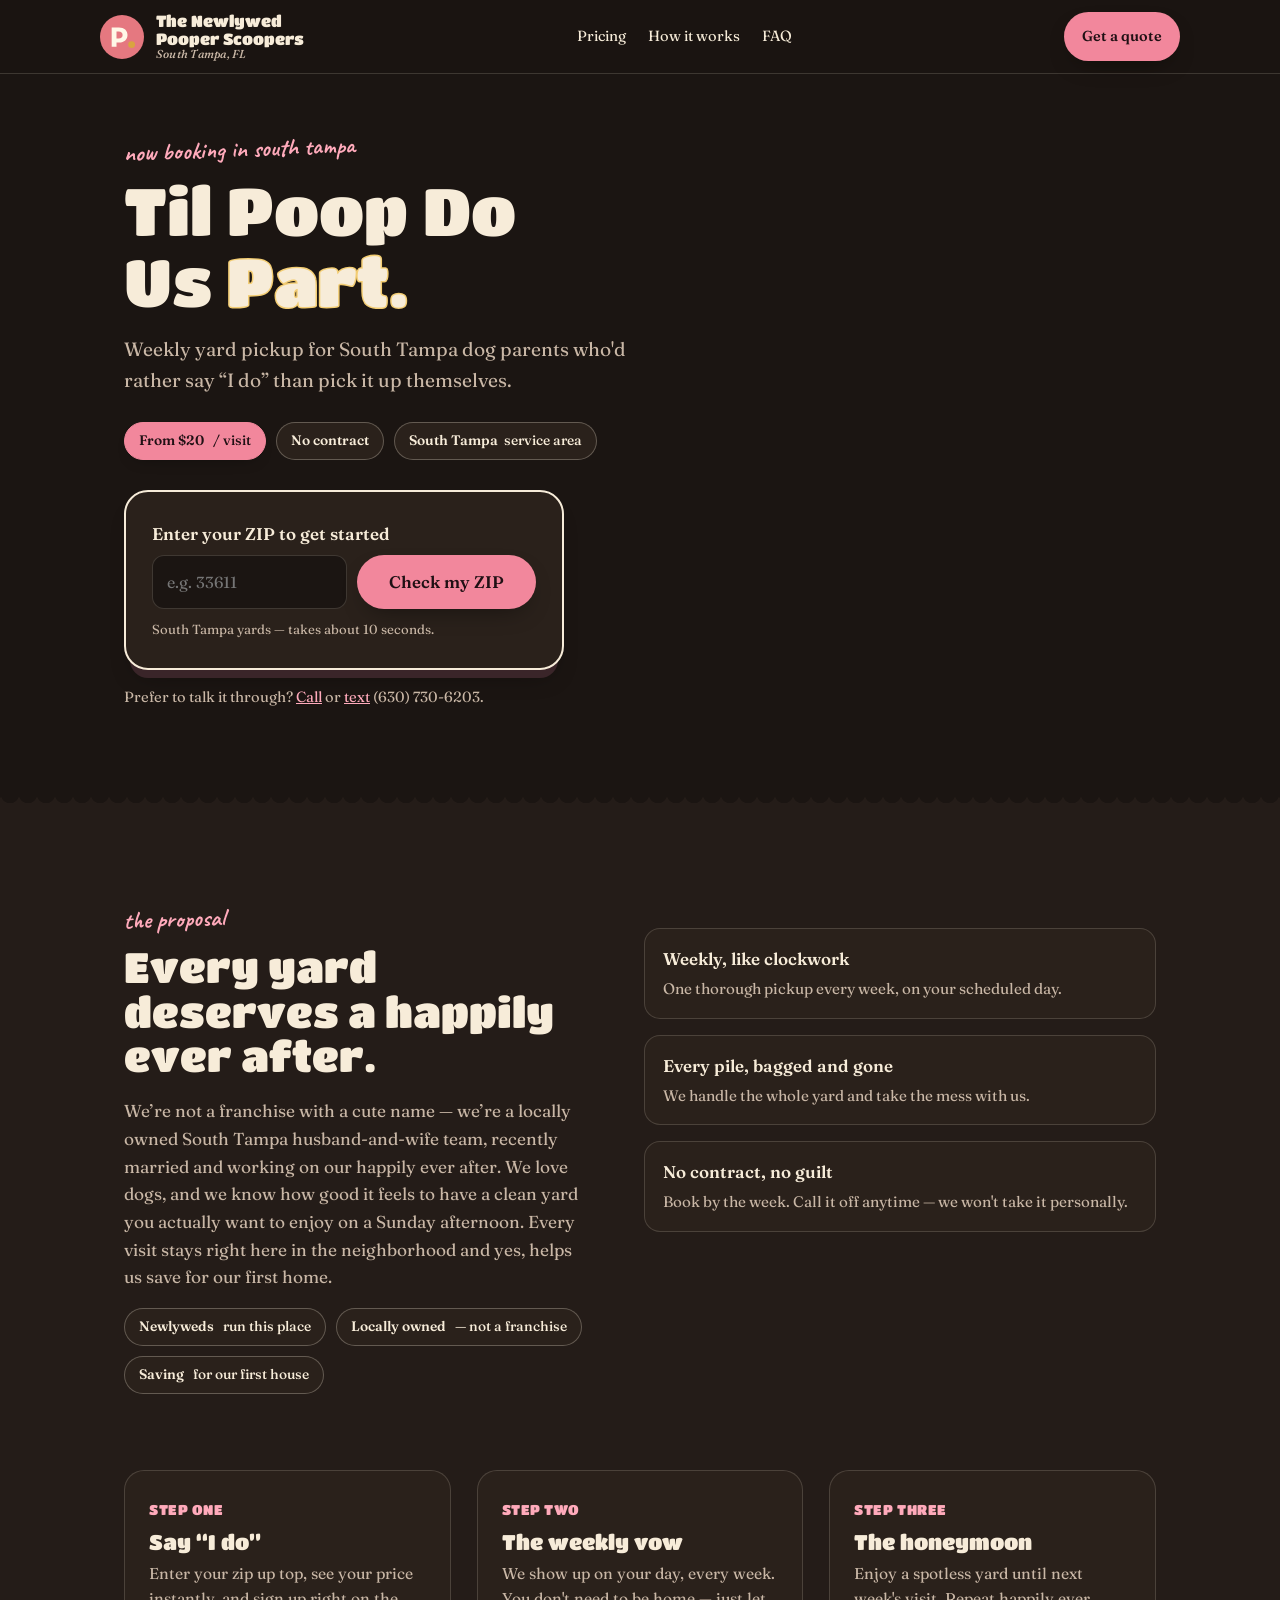
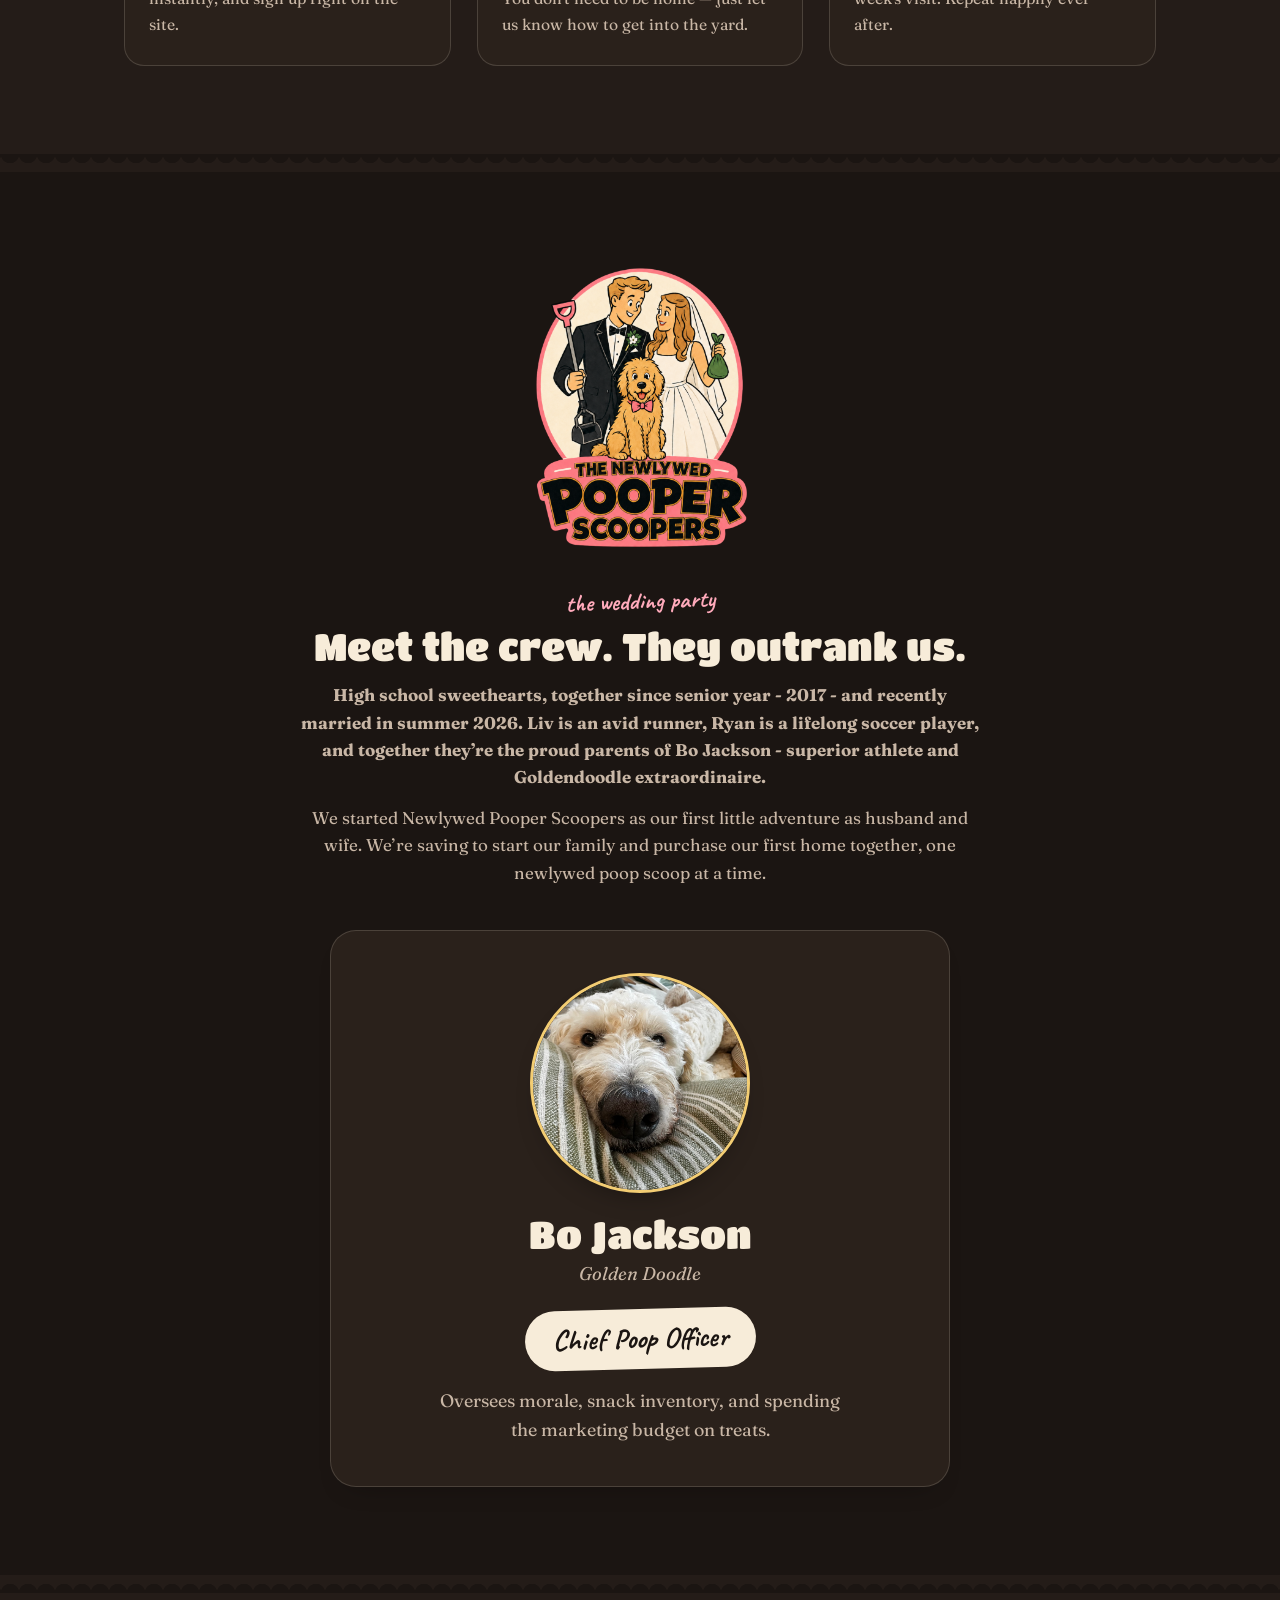
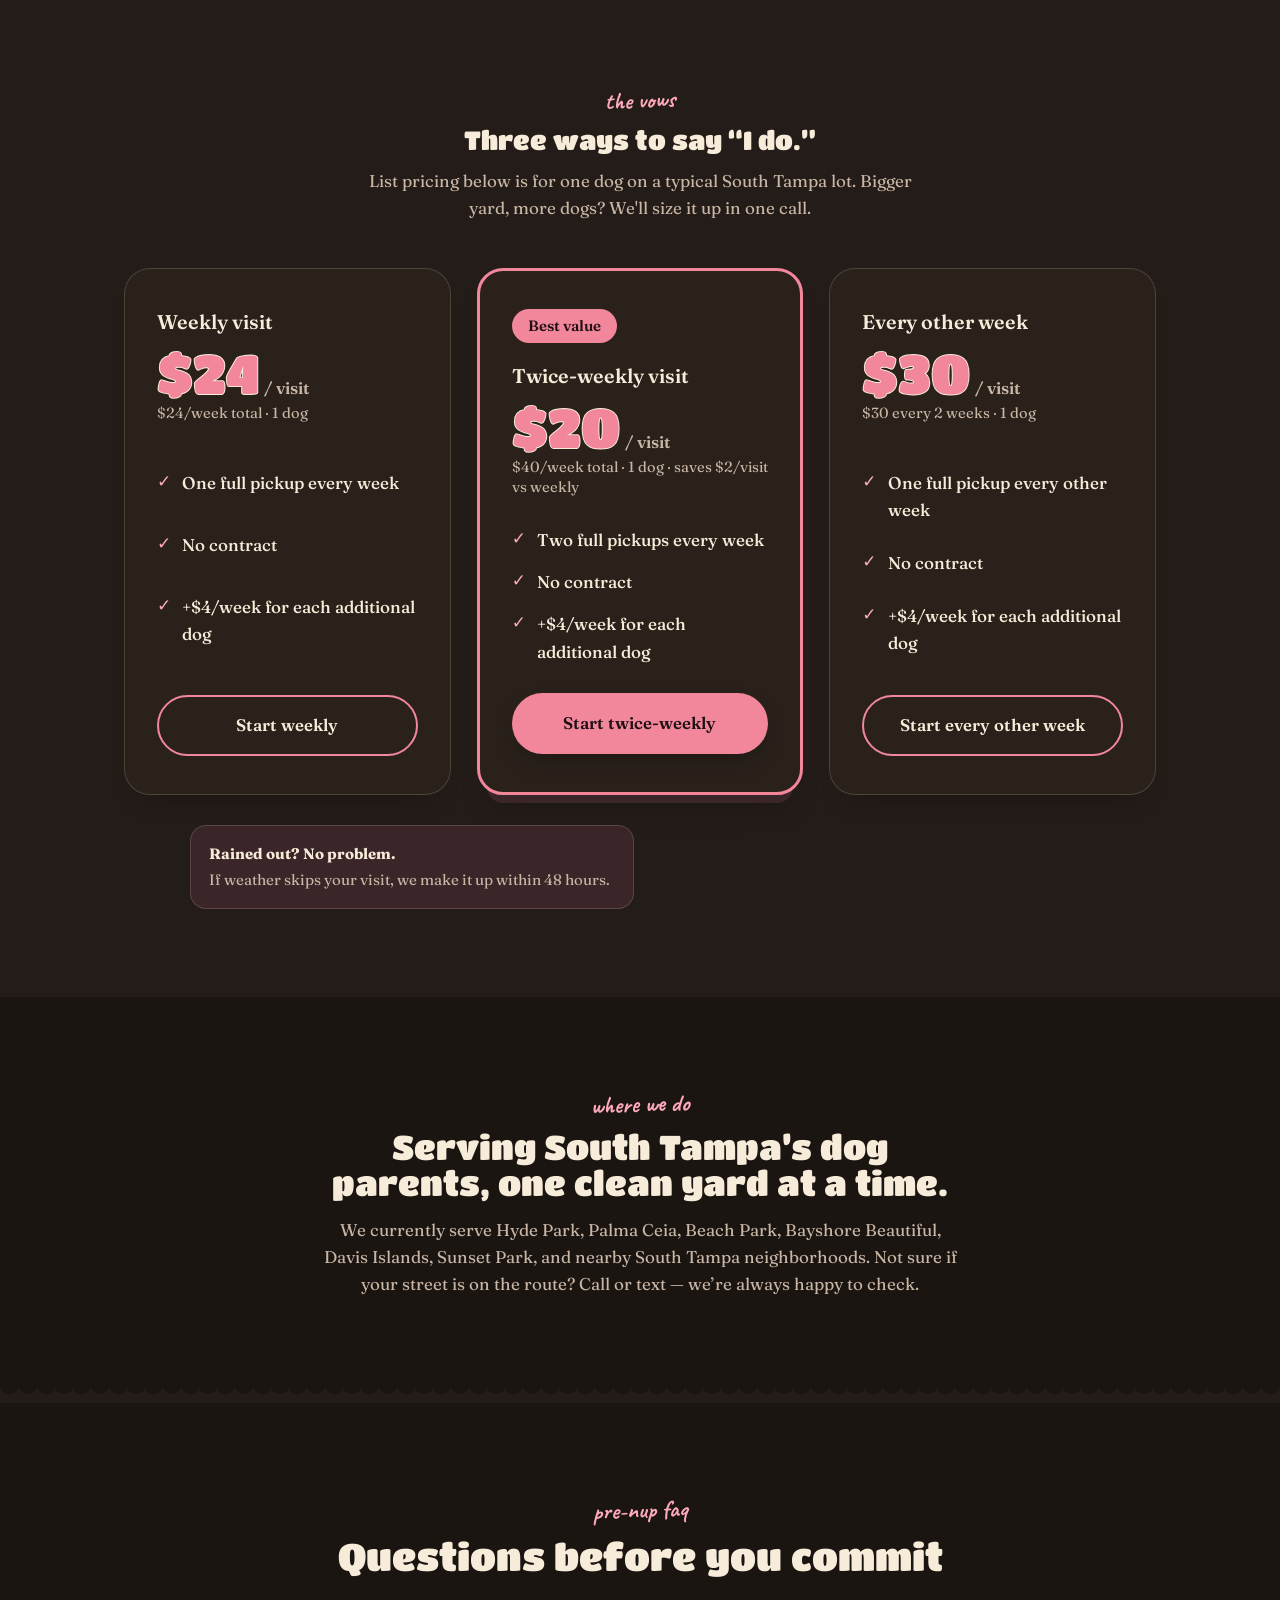
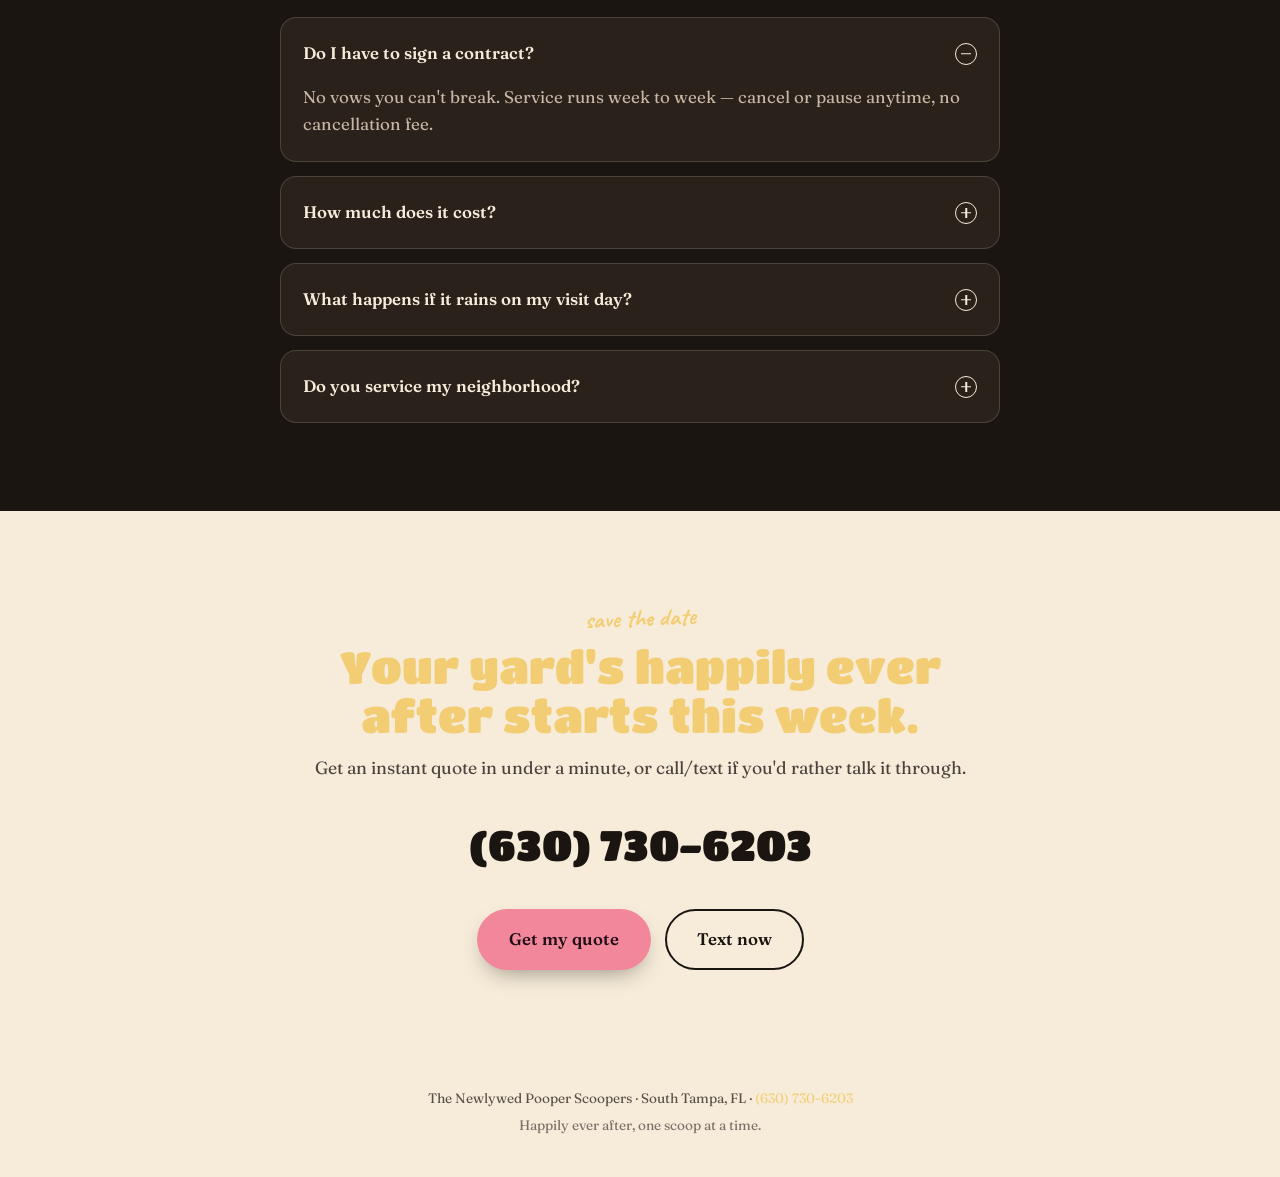
==== commit 2afcaa0e: "Update Bo Jackson bio to treats marketing line." ====
--- a/index.html
+++ b/index.html
@@ -22,7 +22,7 @@
 <div class="hero-art"><div class="badge-wrap"><img alt="South Tampa dog waste removal service: newlywed husband-and-wife team with their golden doodle" src="assets/site-art.webp"></div></div></div></section>
 <div aria-hidden="true" class="divider"></div>
 <section class="proposal section-pad" id="proposal"><div class="wrap proposal-grid"><div><span class="eyebrow">the proposal</span><h2>Every yard deserves a happily ever after.</h2><p>We’re not a franchise with a cute name — we’re a locally owned South Tampa husband-and-wife team, recently married and working on our happily ever after. We love dogs, and we know how good it feels to have a clean yard you actually want to enjoy on a Sunday afternoon. Every visit stays right here in the neighborhood and yes, helps us save for our first home.</p><div class="chip-row"><span class="chip"><strong>Newlyweds</strong>&nbsp;run this place</span><span class="chip"><strong>Locally owned</strong>&nbsp;— not a franchise</span><span class="chip"><strong>Saving</strong>&nbsp;for our first house</span></div></div><ul class="feature-list"><li><span><span class="ftitle">Weekly, like clockwork</span><span class="fdesc">One thorough pickup every week, on your scheduled day.</span></span></li><li><span><span class="ftitle">Every pile, bagged and gone</span><span class="fdesc">We handle the whole yard and take the mess with us.</span></span></li><li><span><span class="ftitle">No contract, no guilt</span><span class="fdesc">Book by the week. Call it off anytime — we won't take it personally.</span></span></li></ul></div><div class="steps wrap" id="how"><div class="step"><span class="num">STEP ONE</span><h3>Say “I do”</h3><p>Enter your zip up top, see your price instantly, and sign up right on the site.</p></div><div class="step"><span class="num">STEP TWO</span><h3>The weekly vow</h3><p>We show up on your day, every week. You don't need to be home — just let us know how to get into the yard.</p></div><div class="step"><span class="num">STEP THREE</span><h3>The honeymoon</h3><p>Enjoy a spotless yard until next week's visit. Repeat happily ever after.</p></div></div></section>
-<div aria-hidden="true" class="divider"></div><section class="section-pad" id="team"><div class="wrap center"><img src="assets/Untitled design (11).png" alt="The Newlywed Pooper Scoopers logo — locally owned South Tampa dog waste removal" style="display:block;width:min(300px,68vw);height:auto;margin:0 auto 22px;"><span class="eyebrow">the wedding party</span><h2 style="font-size:clamp(1.8rem,3.4vw,2.4rem)">Meet the crew. They outrank us.</h2><p class="muted" style="max-width:62ch;margin:14px auto 0;"><strong>High school sweethearts, together since senior year - 2017 - and recently married in summer 2026. Liv is an avid runner, Ryan is a lifelong soccer player, and together they’re the proud parents of Bo Jackson - superior athlete and Goldendoodle extraordinaire.</strong></p><p class="muted" style="max-width:62ch;margin:14px auto 0;">We started Newlywed Pooper Scoopers as our first little adventure as husband and wife. We’re saving to start our family and purchase our first home together, one newlywed poop scoop at a time.</p></div><div class="team-grid"><div class="dog-card"><img alt="Bo Jackson, Goldendoodle, Chief Poop Officer" class="dog-photo" height="220" src="assets/bo-jackson.jpg" width="220"><h3>Bo Jackson</h3><span class="breed">Golden Doodle</span><span class="dog-title">Chief Poop Officer</span><p class="role">Oversees morale, snack inventory, and quality control on every squirrel that enters the yard.</p></div></div></section>
+<div aria-hidden="true" class="divider"></div><section class="section-pad" id="team"><div class="wrap center"><img src="assets/Untitled design (11).png" alt="The Newlywed Pooper Scoopers logo — locally owned South Tampa dog waste removal" style="display:block;width:min(300px,68vw);height:auto;margin:0 auto 22px;"><span class="eyebrow">the wedding party</span><h2 style="font-size:clamp(1.8rem,3.4vw,2.4rem)">Meet the crew. They outrank us.</h2><p class="muted" style="max-width:62ch;margin:14px auto 0;"><strong>High school sweethearts, together since senior year - 2017 - and recently married in summer 2026. Liv is an avid runner, Ryan is a lifelong soccer player, and together they’re the proud parents of Bo Jackson - superior athlete and Goldendoodle extraordinaire.</strong></p><p class="muted" style="max-width:62ch;margin:14px auto 0;">We started Newlywed Pooper Scoopers as our first little adventure as husband and wife. We’re saving to start our family and purchase our first home together, one newlywed poop scoop at a time.</p></div><div class="team-grid"><div class="dog-card"><img alt="Bo Jackson, Goldendoodle, Chief Poop Officer" class="dog-photo" height="220" src="assets/bo-jackson.jpg" width="220"><h3>Bo Jackson</h3><span class="breed">Golden Doodle</span><span class="dog-title">Chief Poop Officer</span><p class="role">Oversees morale, snack inventory, and spending the marketing budget on treats.</p></div></div></section>
 <div aria-hidden="true" class="divider divider-flip" style="background-position:center bottom"></div><section class="vows section-pad" id="vows"><div class="wrap center"><span class="eyebrow">the vows</span><h2>Three ways to say “I do.”</h2><p class="muted" style="max-width:52ch;margin:14px auto 0;">List pricing below is for one dog on a typical South Tampa lot. Bigger yard, more dogs? We'll size it up in one call.</p></div><div class="wrap"><div class="plans-grid"><div class="plan-card"><span class="plan-name">Weekly visit</span><div class="price-line"><span class="price">$24</span><span class="per">/ visit</span></div><span class="est">$24/week total · 1 dog</span><ul class="vow-list"><li><span>One full pickup every week</span></li><li><span>No contract</span></li><li><span>+$4/week for each additional dog</span></li></ul><a class="btn btn-ghost" href="#quote">Start weekly</a></div><div class="plan-card plan-featured"><span class="best-value">Best value</span><span class="plan-name">Twice-weekly visit</span><div class="price-line"><span class="price">$20</span><span class="per">/ visit</span></div><span class="est">$40/week total · 1 dog · saves $2/visit vs weekly</span><ul class="vow-list"><li><span>Two full pickups every week</span></li><li><span>No contract</span></li><li><span>+$4/week for each additional dog</span></li></ul><a class="btn btn-primary" href="#quote">Start twice-weekly</a></div><div class="plan-card"><span class="plan-name">Every other week</span><div class="price-line"><span class="price">$30</span><span class="per">/ visit</span></div><span class="est">$30 every 2 weeks · 1 dog</span><ul class="vow-list"><li><span>One full pickup every other week</span></li><li><span>No contract</span></li><li><span>+$4/week for each additional dog</span></li></ul><a class="btn btn-ghost" href="#quote">Start every other week</a></div></div><div class="perks-strip"><div class="perk"><span><strong>Rained out? No problem.</strong><span class="d">If weather skips your visit, we make it up within 48 hours.</span></span></div></div></div></section>
 <section class="section-pad area"><div class="wrap"><span class="eyebrow">where we do</span><h2 style="font-size:clamp(1.6rem,3vw,2.1rem)">Serving South Tampa’s dog parents, one clean yard at a time.</h2><p class="muted" style="max-width:58ch;margin:14px auto 0;">We currently serve Hyde Park, Palma Ceia, Beach Park, Bayshore Beautiful, Davis Islands, Sunset Park, and nearby South Tampa neighborhoods. Not sure if your street is on the route? Call or text — we’re always happy to check.</p></div></section><div aria-hidden="true" class="divider"></div><section class="section-pad" id="faq"><div class="wrap center"><span class="eyebrow">pre-nup faq</span><h2 style="font-size:clamp(1.8rem,3.4vw,2.4rem)">Questions before you commit</h2></div><div class="faq-list"><details open><summary>Do I have to sign a contract?<span class="plus"></span></summary><p>No vows you can't break. Service runs week to week — cancel or pause anytime, no cancellation fee.</p></details><details><summary>How much does it cost?<span class="plus"></span></summary><p>$24 per visit weekly, $20 per visit twice-weekly ($40/week total), or $30 per visit every other week, for one dog on a typical South Tampa lot. Each additional dog is +$4/week.</p></details><details><summary>What happens if it rains on my visit day?<span class="plus"></span></summary><p>If weather makes us skip your yard, we'll come back and make it up within 48 hours — no missed visits, no extra charge.</p></details><details><summary>Do you service my neighborhood?<span class="plus"></span></summary><p>We're currently booking across South Tampa. Send us your address and we'll confirm you're on the route.</p></details></div></section>
 <section class="finale section-pad" id="book"><div class="wrap"><span class="eyebrow" style="color:var(--gold-bright)">save the date</span><h2>Your yard's happily ever after starts this week.</h2><p>Get an instant quote in under a minute, or call/text if you'd rather talk it through.</p><a class="phone-big" href="tel:16307306203">(630) 730-6203</a><div class="cta-row" style="justify-content:center"><a class="btn btn-primary" href="#quote">Get my quote</a><a class="btn btn-ghost" href="sms:16307306203" style="border-color:var(--bg);color:var(--bg)">Text now</a></div></div></section></main><footer><div class="wrap">The Newlywed Pooper Scoopers · South Tampa, FL · <a href="tel:16307306203">(630) 730-6203</a><div style="margin-top:6px;opacity:.8">Happily ever after, one scoop at a time.</div></div></footer>
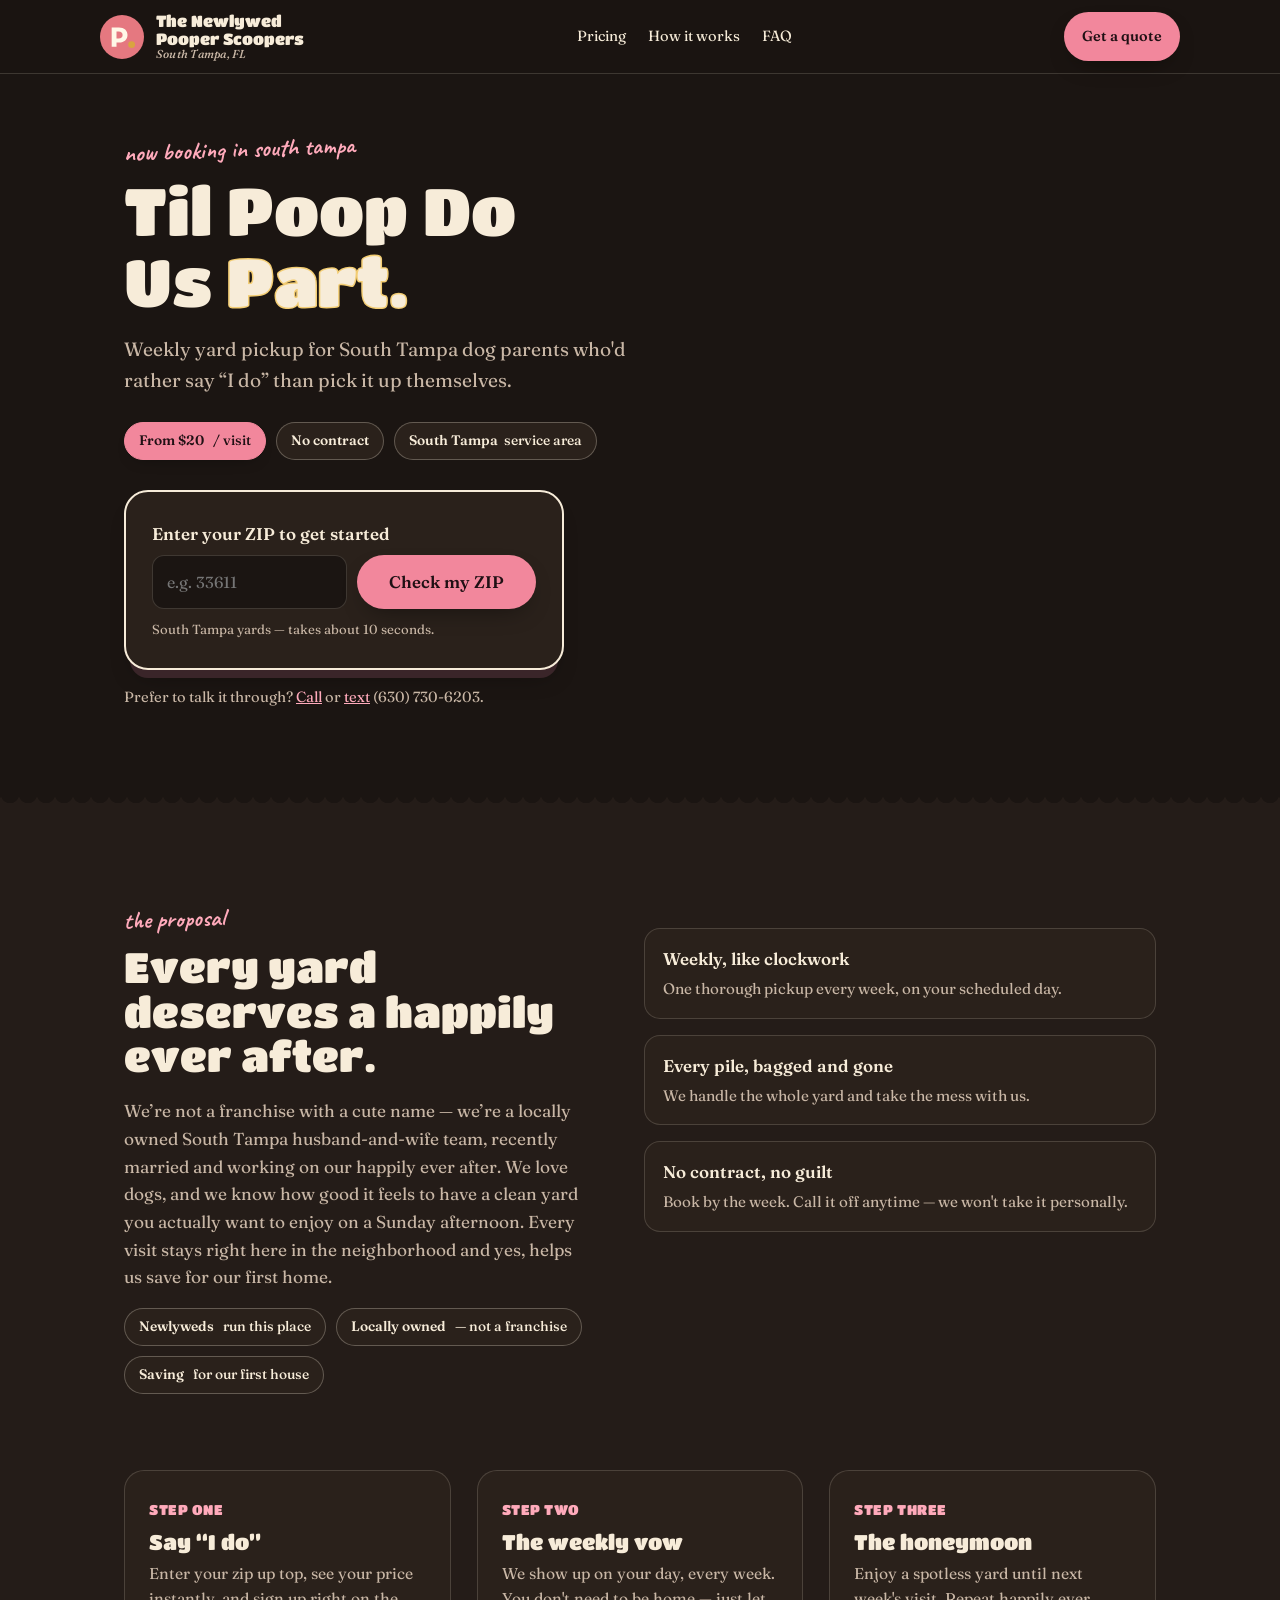
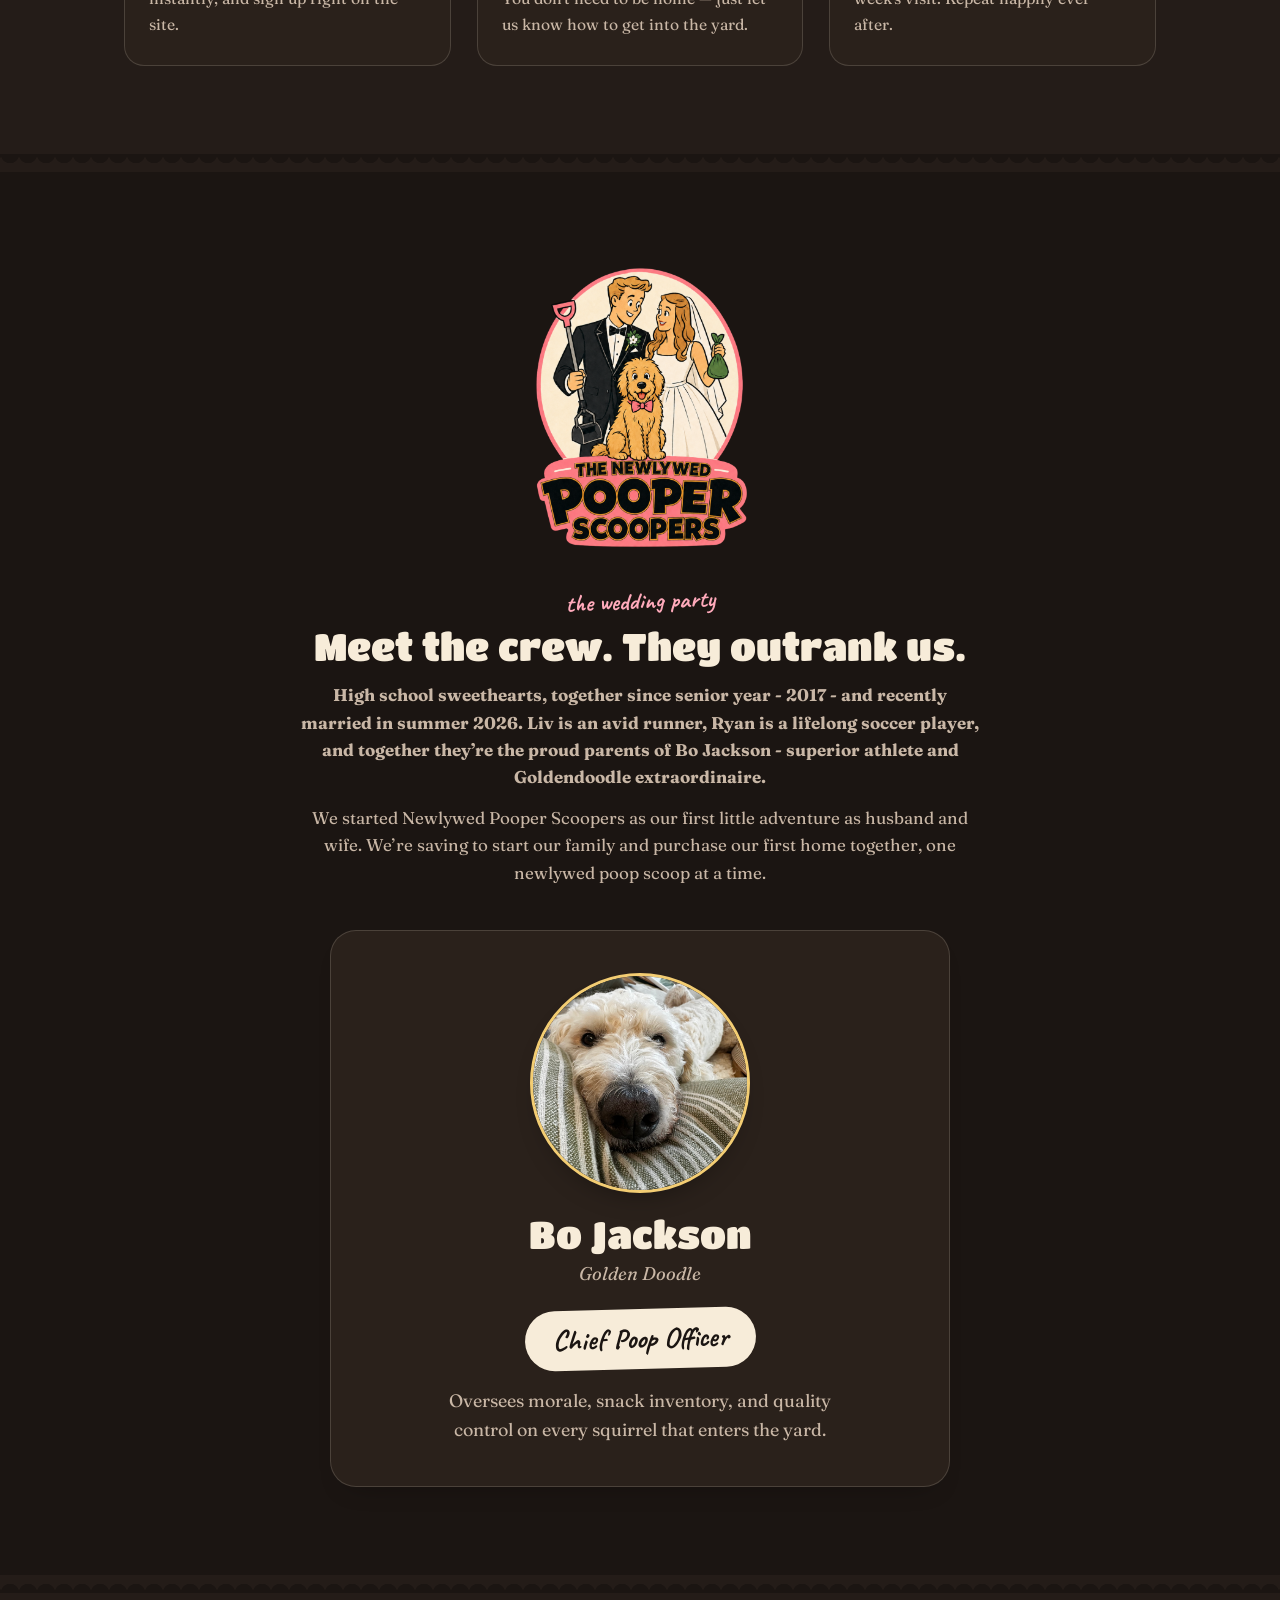
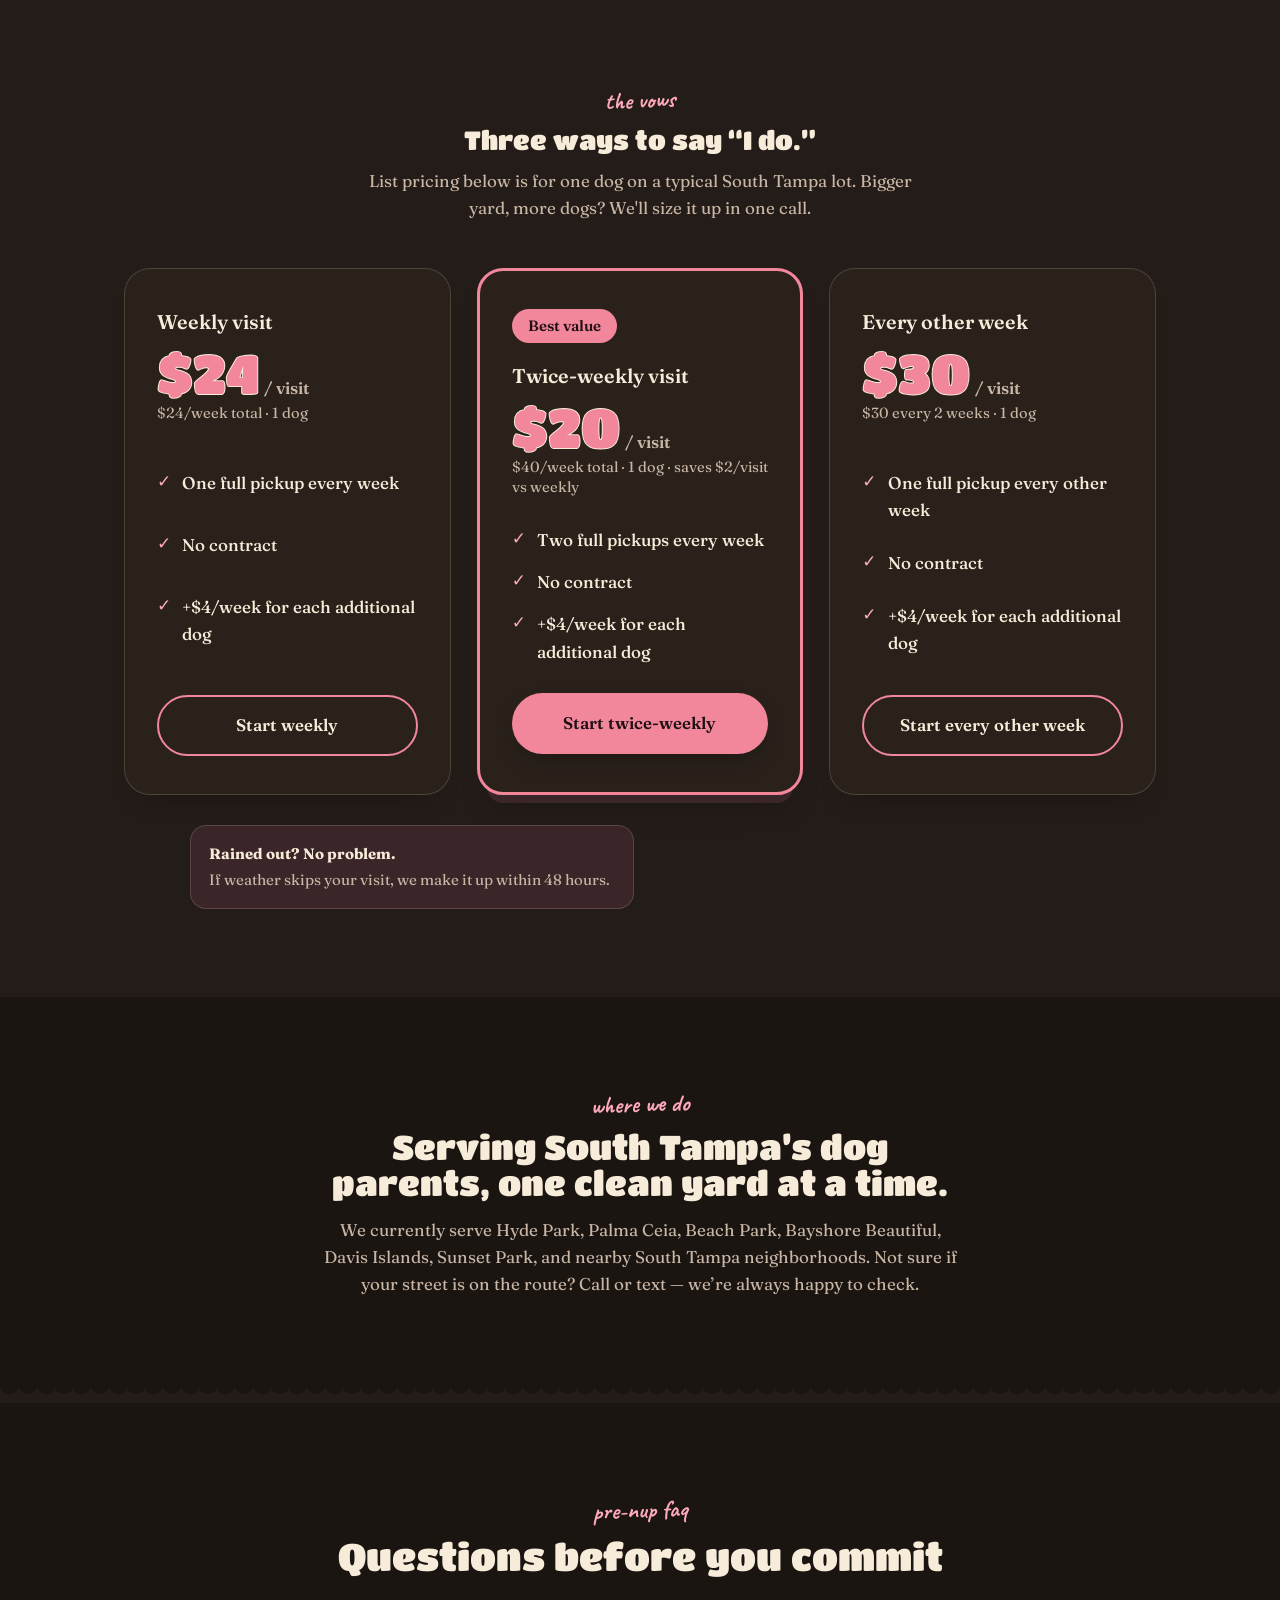
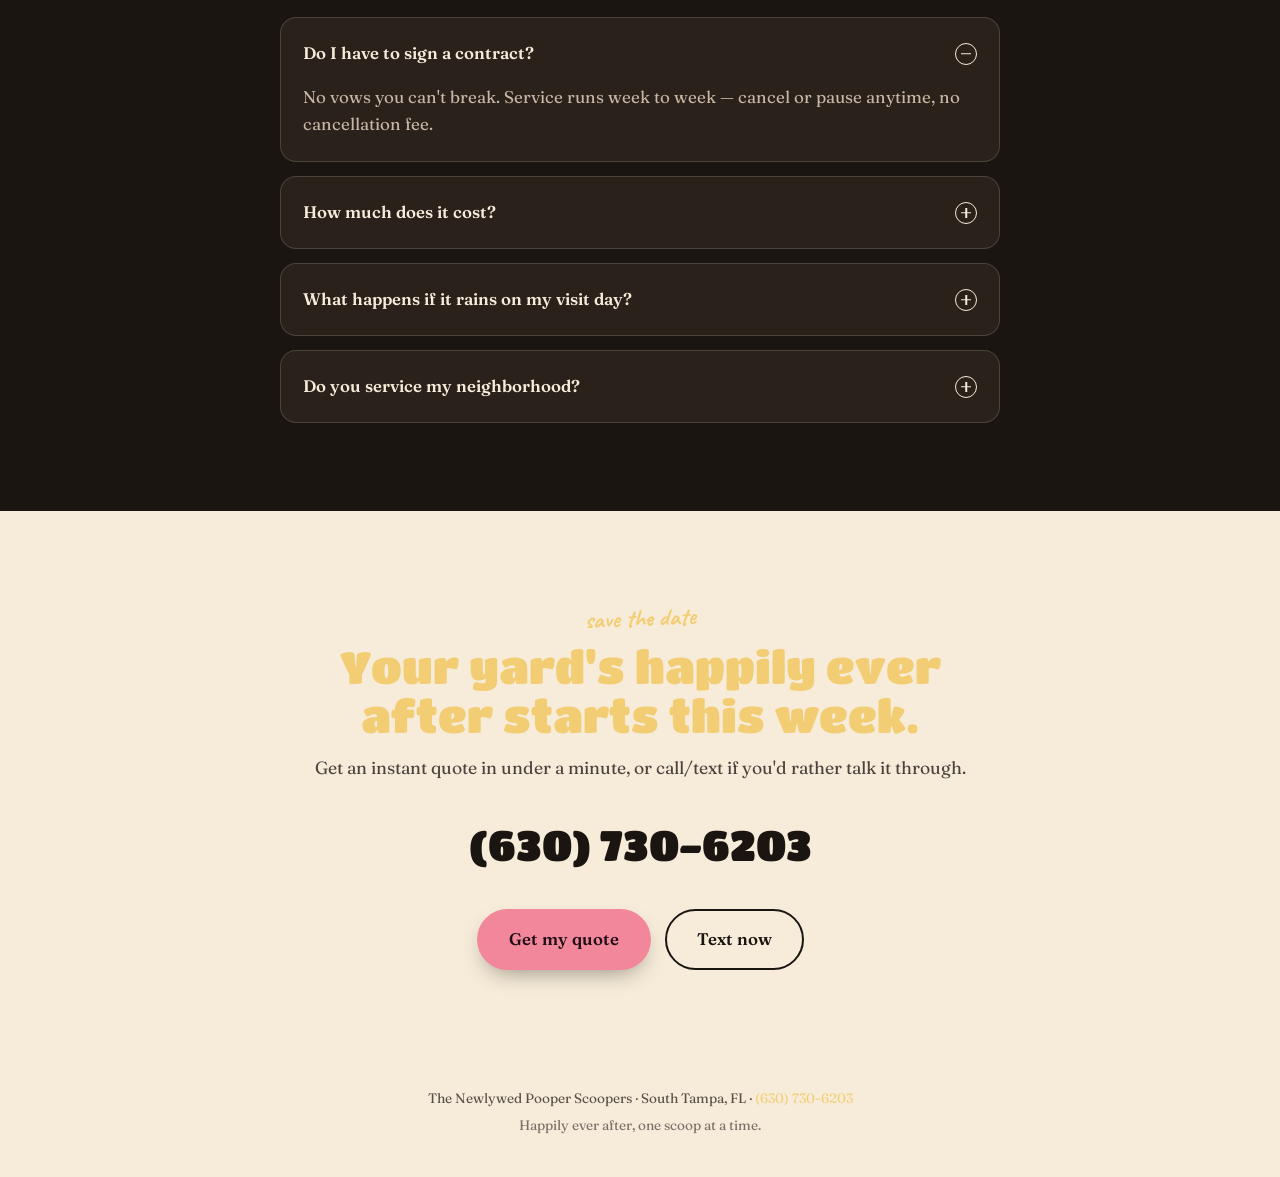
==== commit a750ad7f: "Fix billing timing for each service plan" ====
--- a/index.html
+++ b/index.html
@@ -18,11 +18,11 @@
 <section class="hero"><div class="wrap hero-grid"><div><span class="eyebrow">now booking in south tampa</span><h1>Til Poop Do Us <span class="stroke">Part.</span></h1><p class="lede">Weekly yard pickup for South Tampa dog parents who'd rather say “I do” than pick it up themselves.</p><div class="chip-row"><span class="chip chip-highlight"><strong>From $20</strong>&nbsp;/ visit</span><span class="chip"><strong>No contract</strong></span><span class="chip"><strong>South Tampa</strong> service area</span></div>
 <div class="quote-widget" id="quote"><div class="qstep" data-step="1"><label for="qzip">Enter your ZIP to get started</label><div class="qzip-row"><input aria-label="Zip code" id="qzip" inputmode="numeric" maxlength="5" pattern="[0-9]*" placeholder="e.g. 33611" type="text"><button class="btn btn-primary" id="qzip-btn" type="button">Check my ZIP</button></div><p class="qhint">South Tampa yards — takes about 10 seconds.</p></div>
 <div class="qstep" data-step="2" hidden><p class="qmsg" id="qzip-msg"></p><div class="qrow qrow-plan"><span class="qlabel">Plan</span><div class="qtoggle"><button class="qtoggle-btn active" data-plan="weekly" type="button">Weekly</button><button class="qtoggle-btn" data-plan="twice" type="button">Twice-weekly</button><button class="qtoggle-btn" data-plan="biweekly" type="button">Every other week</button></div></div><div class="qrow"><span class="qlabel">Dogs</span><div class="qstepper"><button aria-label="Fewer dogs" id="qdog-minus" type="button">−</button><span id="qdog-count">1</span><button aria-label="More dogs" id="qdog-plus" type="button">+</button></div></div><div class="qestimate"><span class="qest-amount" id="qest-amount">$24<span class="qest-per">/visit</span></span><span class="qest-month" id="qest-month">1 visit/week · $24/week total</span></div><button class="btn btn-primary" id="qcontinue-btn" style="width:100%;justify-content:center" type="button">Lock in this price &amp; start service</button><form class="qtext-form" id="qtext-form"><label for="qtext-phone">Not ready? Save this quote by text</label><div class="qtext-row"><input aria-label="Mobile phone number" autocomplete="tel" id="qtext-phone" inputmode="numeric" maxlength="14" required type="tel"><button class="qtext-btn" type="submit">Text me</button></div><label class="qconsent"><input id="qtext-consent" required type="checkbox"> I agree to receive texts about this quote. Message and data rates may apply.</label><p aria-live="polite" class="qtext-status" id="qtext-status"></p></form><button class="qback" data-back="1" type="button">← change ZIP</button></div>
-<form class="qstep" data-step="3" hidden id="qstep-form"><input id="qform-zip" name="zip" type="hidden"><input id="qform-plan" name="plan" type="hidden"><input id="qform-dogs" name="dogs" type="hidden"><input id="qform-estimate" name="estimate" type="hidden"><div class="qfield"><label for="qname">Name</label><input autocomplete="name" id="qname" name="name" required type="text"></div><div class="qfield"><label for="qphone">Phone</label><input autocomplete="tel" id="qphone" inputmode="numeric" maxlength="14" name="phone" required type="tel"></div><div class="qfield"><label for="qemail">Email</label><input autocomplete="email" id="qemail" name="email" required type="email"></div><div class="qfield"><label for="qaddress">Street address</label><input autocomplete="street-address" id="qaddress" name="address" required type="text"></div><div class="qfield"><label for="qnotes">Anything we should know? (gate code, extra dog details, etc.)</label><textarea id="qnotes" name="notes" rows="2"></textarea></div><div class="qpayment-note"><strong>Your service and payment</strong><p id="qpayment-terms">Your saved card will be charged $24 after each completed weekly visit. Service continues until you pause or cancel.</p><span>You won't be charged today.</span></div><label class="qcharge-consent"><input id="qcharge-consent" required type="checkbox"> <span>I authorize The Newlywed Pooper Scoopers to charge my saved card after each completed visit at the quoted price above. I understand that service continues until I pause or cancel.</span></label><button class="btn btn-primary" style="width:100%;justify-content:center" type="submit">Continue to secure checkout</button><button class="qback" data-back="2" type="button">← back to quote</button></form><form class="qstep" data-step="4" hidden id="qinterest-form"><h3 id="qinterest-title">Join our waitlist</h3><p class="qmsg" id="qinterest-message"></p><div class="qfield"><label for="qinterest-name">Name</label><input autocomplete="name" id="qinterest-name" required type="text"></div><div class="qfield"><label for="qinterest-phone">Phone</label><input autocomplete="tel" id="qinterest-phone" inputmode="numeric" maxlength="14" required type="tel"></div><div class="qfield"><label for="qinterest-email">Email</label><input autocomplete="email" id="qinterest-email" required type="email"></div><div class="qfield"><label for="qinterest-address">Street address</label><input autocomplete="street-address" id="qinterest-address" required type="text"></div><div class="qfield"><label for="qinterest-zip">ZIP</label><input id="qinterest-zip" readonly type="text"></div><button class="btn btn-primary" style="width:100%;justify-content:center" type="submit">Keep me posted</button><button class="qback" data-back="1" type="button">← change ZIP</button></form><div class="qstep qthanks" data-step="5" hidden><h3>You're all set!</h3><p>Your card is securely saved. We'll text you shortly to confirm your service day and first cleanup.</p></div></div><p class="qalt">Prefer to talk it through? <a href="tel:16307306203">Call</a> or <a href="sms:16307306203">text</a> (630) 730-6203.</p></div>
+<form class="qstep" data-step="3" hidden id="qstep-form"><input id="qform-zip" name="zip" type="hidden"><input id="qform-plan" name="plan" type="hidden"><input id="qform-dogs" name="dogs" type="hidden"><input id="qform-estimate" name="estimate" type="hidden"><div class="qfield"><label for="qname">Name</label><input autocomplete="name" id="qname" name="name" required type="text"></div><div class="qfield"><label for="qphone">Phone</label><input autocomplete="tel" id="qphone" inputmode="numeric" maxlength="14" name="phone" required type="tel"></div><div class="qfield"><label for="qemail">Email</label><input autocomplete="email" id="qemail" name="email" required type="email"></div><div class="qfield"><label for="qaddress">Street address</label><input autocomplete="street-address" id="qaddress" name="address" required type="text"></div><div class="qfield"><label for="qnotes">Anything we should know? (gate code, extra dog details, etc.)</label><textarea id="qnotes" name="notes" rows="2"></textarea></div><div class="qpayment-note"><strong>Your service and payment</strong><p id="qpayment-terms">Your saved card will be charged $24 after each weekly visit. You will not be charged today. Service continues until you pause or cancel.</p></div><label class="qcharge-consent"><input id="qcharge-consent" required type="checkbox"> <span>I authorize The Newlywed Pooper Scoopers to charge my saved card after each completed visit at the quoted price above. I understand that service continues until I pause or cancel.</span></label><button class="btn btn-primary" style="width:100%;justify-content:center" type="submit">Continue to secure checkout</button><button class="qback" data-back="2" type="button">← back to quote</button></form><form class="qstep" data-step="4" hidden id="qinterest-form"><h3 id="qinterest-title">Join our waitlist</h3><p class="qmsg" id="qinterest-message"></p><div class="qfield"><label for="qinterest-name">Name</label><input autocomplete="name" id="qinterest-name" required type="text"></div><div class="qfield"><label for="qinterest-phone">Phone</label><input autocomplete="tel" id="qinterest-phone" inputmode="numeric" maxlength="14" required type="tel"></div><div class="qfield"><label for="qinterest-email">Email</label><input autocomplete="email" id="qinterest-email" required type="email"></div><div class="qfield"><label for="qinterest-address">Street address</label><input autocomplete="street-address" id="qinterest-address" required type="text"></div><div class="qfield"><label for="qinterest-zip">ZIP</label><input id="qinterest-zip" readonly type="text"></div><button class="btn btn-primary" style="width:100%;justify-content:center" type="submit">Keep me posted</button><button class="qback" data-back="1" type="button">← change ZIP</button></form><div class="qstep qthanks" data-step="5" hidden><h3>You're all set!</h3><p>Your card is securely saved. We'll text you shortly to confirm your service day and first cleanup.</p></div></div><p class="qalt">Prefer to talk it through? <a href="tel:16307306203">Call</a> or <a href="sms:16307306203">text</a> (630) 730-6203.</p></div>
 <div class="hero-art"><div class="badge-wrap"><img alt="South Tampa dog waste removal service: newlywed husband-and-wife team with their golden doodle" src="assets/site-art.webp"></div></div></div></section>
 <div aria-hidden="true" class="divider"></div>
 <section class="proposal section-pad" id="proposal"><div class="wrap proposal-grid"><div><span class="eyebrow">the proposal</span><h2>Every yard deserves a happily ever after.</h2><p>We’re not a franchise with a cute name — we’re a locally owned South Tampa husband-and-wife team, recently married and working on our happily ever after. We love dogs, and we know how good it feels to have a clean yard you actually want to enjoy on a Sunday afternoon. Every visit stays right here in the neighborhood and yes, helps us save for our first home.</p><div class="chip-row"><span class="chip"><strong>Newlyweds</strong>&nbsp;run this place</span><span class="chip"><strong>Locally owned</strong>&nbsp;— not a franchise</span><span class="chip"><strong>Saving</strong>&nbsp;for our first house</span></div></div><ul class="feature-list"><li><span><span class="ftitle">Weekly, like clockwork</span><span class="fdesc">One thorough pickup every week, on your scheduled day.</span></span></li><li><span><span class="ftitle">Every pile, bagged and gone</span><span class="fdesc">We handle the whole yard and take the mess with us.</span></span></li><li><span><span class="ftitle">No contract, no guilt</span><span class="fdesc">Book by the week. Call it off anytime — we won't take it personally.</span></span></li></ul></div><div class="steps wrap" id="how"><div class="step"><span class="num">STEP ONE</span><h3>Say “I do”</h3><p>Enter your zip up top, see your price instantly, and sign up right on the site.</p></div><div class="step"><span class="num">STEP TWO</span><h3>The weekly vow</h3><p>We show up on your day, every week. You don't need to be home — just let us know how to get into the yard.</p></div><div class="step"><span class="num">STEP THREE</span><h3>The honeymoon</h3><p>Enjoy a spotless yard until next week's visit. Repeat happily ever after.</p></div></div></section>
-<div aria-hidden="true" class="divider"></div><section class="section-pad" id="team"><div class="wrap center"><img src="assets/Untitled design (11).png" alt="The Newlywed Pooper Scoopers logo — locally owned South Tampa dog waste removal" style="display:block;width:min(300px,68vw);height:auto;margin:0 auto 22px;"><span class="eyebrow">the wedding party</span><h2 style="font-size:clamp(1.8rem,3.4vw,2.4rem)">Meet the crew. They outrank us.</h2><p class="muted" style="max-width:62ch;margin:14px auto 0;"><strong>High school sweethearts, together since senior year - 2017 - and recently married in summer 2026. Liv is an avid runner, Ryan is a lifelong soccer player, and together they’re the proud parents of Bo Jackson - superior athlete and Goldendoodle extraordinaire.</strong></p><p class="muted" style="max-width:62ch;margin:14px auto 0;">We started Newlywed Pooper Scoopers as our first little adventure as husband and wife. We’re saving to start our family and purchase our first home together, one newlywed poop scoop at a time.</p></div><div class="team-grid"><div class="dog-card"><img alt="Bo Jackson, Goldendoodle, Chief Poop Officer" class="dog-photo" height="220" src="assets/bo-jackson.jpg" width="220"><h3>Bo Jackson</h3><span class="breed">Golden Doodle</span><span class="dog-title">Chief Poop Officer</span><p class="role">Oversees morale, snack inventory, and spending the marketing budget on treats.</p></div></div></section>
+<div aria-hidden="true" class="divider"></div><section class="section-pad" id="team"><div class="wrap center"><img src="assets/Untitled design (11).png" alt="The Newlywed Pooper Scoopers logo — locally owned South Tampa dog waste removal" style="display:block;width:min(300px,68vw);height:auto;margin:0 auto 22px;"><span class="eyebrow">the wedding party</span><h2 style="font-size:clamp(1.8rem,3.4vw,2.4rem)">Meet the crew. They outrank us.</h2><p class="muted" style="max-width:62ch;margin:14px auto 0;"><strong>High school sweethearts, together since senior year - 2017 - and recently married in summer 2026. Liv is an avid runner, Ryan is a lifelong soccer player, and together they’re the proud parents of Bo Jackson - superior athlete and Goldendoodle extraordinaire.</strong></p><p class="muted" style="max-width:62ch;margin:14px auto 0;">We started Newlywed Pooper Scoopers as our first little adventure as husband and wife. We’re saving to start our family and purchase our first home together, one newlywed poop scoop at a time.</p></div><div class="team-grid"><div class="dog-card"><img alt="Bo Jackson, Goldendoodle, Chief Poop Officer" class="dog-photo" height="220" src="assets/bo-jackson.jpg" width="220"><h3>Bo Jackson</h3><span class="breed">Golden Doodle</span><span class="dog-title">Chief Poop Officer</span><p class="role">Oversees morale, snack inventory, and quality control on every squirrel that enters the yard.</p></div></div></section>
 <div aria-hidden="true" class="divider divider-flip" style="background-position:center bottom"></div><section class="vows section-pad" id="vows"><div class="wrap center"><span class="eyebrow">the vows</span><h2>Three ways to say “I do.”</h2><p class="muted" style="max-width:52ch;margin:14px auto 0;">List pricing below is for one dog on a typical South Tampa lot. Bigger yard, more dogs? We'll size it up in one call.</p></div><div class="wrap"><div class="plans-grid"><div class="plan-card"><span class="plan-name">Weekly visit</span><div class="price-line"><span class="price">$24</span><span class="per">/ visit</span></div><span class="est">$24/week total · 1 dog</span><ul class="vow-list"><li><span>One full pickup every week</span></li><li><span>No contract</span></li><li><span>+$4/week for each additional dog</span></li></ul><a class="btn btn-ghost" href="#quote">Start weekly</a></div><div class="plan-card plan-featured"><span class="best-value">Best value</span><span class="plan-name">Twice-weekly visit</span><div class="price-line"><span class="price">$20</span><span class="per">/ visit</span></div><span class="est">$40/week total · 1 dog · saves $2/visit vs weekly</span><ul class="vow-list"><li><span>Two full pickups every week</span></li><li><span>No contract</span></li><li><span>+$4/week for each additional dog</span></li></ul><a class="btn btn-primary" href="#quote">Start twice-weekly</a></div><div class="plan-card"><span class="plan-name">Every other week</span><div class="price-line"><span class="price">$30</span><span class="per">/ visit</span></div><span class="est">$30 every 2 weeks · 1 dog</span><ul class="vow-list"><li><span>One full pickup every other week</span></li><li><span>No contract</span></li><li><span>+$4/week for each additional dog</span></li></ul><a class="btn btn-ghost" href="#quote">Start every other week</a></div></div><div class="perks-strip"><div class="perk"><span><strong>Rained out? No problem.</strong><span class="d">If weather skips your visit, we make it up within 48 hours.</span></span></div></div></div></section>
 <section class="section-pad area"><div class="wrap"><span class="eyebrow">where we do</span><h2 style="font-size:clamp(1.6rem,3vw,2.1rem)">Serving South Tampa’s dog parents, one clean yard at a time.</h2><p class="muted" style="max-width:58ch;margin:14px auto 0;">We currently serve Hyde Park, Palma Ceia, Beach Park, Bayshore Beautiful, Davis Islands, Sunset Park, and nearby South Tampa neighborhoods. Not sure if your street is on the route? Call or text — we’re always happy to check.</p></div></section><div aria-hidden="true" class="divider"></div><section class="section-pad" id="faq"><div class="wrap center"><span class="eyebrow">pre-nup faq</span><h2 style="font-size:clamp(1.8rem,3.4vw,2.4rem)">Questions before you commit</h2></div><div class="faq-list"><details open><summary>Do I have to sign a contract?<span class="plus"></span></summary><p>No vows you can't break. Service runs week to week — cancel or pause anytime, no cancellation fee.</p></details><details><summary>How much does it cost?<span class="plus"></span></summary><p>$24 per visit weekly, $20 per visit twice-weekly ($40/week total), or $30 per visit every other week, for one dog on a typical South Tampa lot. Each additional dog is +$4/week.</p></details><details><summary>What happens if it rains on my visit day?<span class="plus"></span></summary><p>If weather makes us skip your yard, we'll come back and make it up within 48 hours — no missed visits, no extra charge.</p></details><details><summary>Do you service my neighborhood?<span class="plus"></span></summary><p>We're currently booking across South Tampa. Send us your address and we'll confirm you're on the route.</p></details></div></section>
 <section class="finale section-pad" id="book"><div class="wrap"><span class="eyebrow" style="color:var(--gold-bright)">save the date</span><h2>Your yard's happily ever after starts this week.</h2><p>Get an instant quote in under a minute, or call/text if you'd rather talk it through.</p><a class="phone-big" href="tel:16307306203">(630) 730-6203</a><div class="cta-row" style="justify-content:center"><a class="btn btn-primary" href="#quote">Get my quote</a><a class="btn btn-ghost" href="sms:16307306203" style="border-color:var(--bg);color:var(--bg)">Text now</a></div></div></section></main><footer><div class="wrap">The Newlywed Pooper Scoopers · South Tampa, FL · <a href="tel:16307306203">(630) 730-6203</a><div style="margin-top:6px;opacity:.8">Happily ever after, one scoop at a time.</div></div></footer>
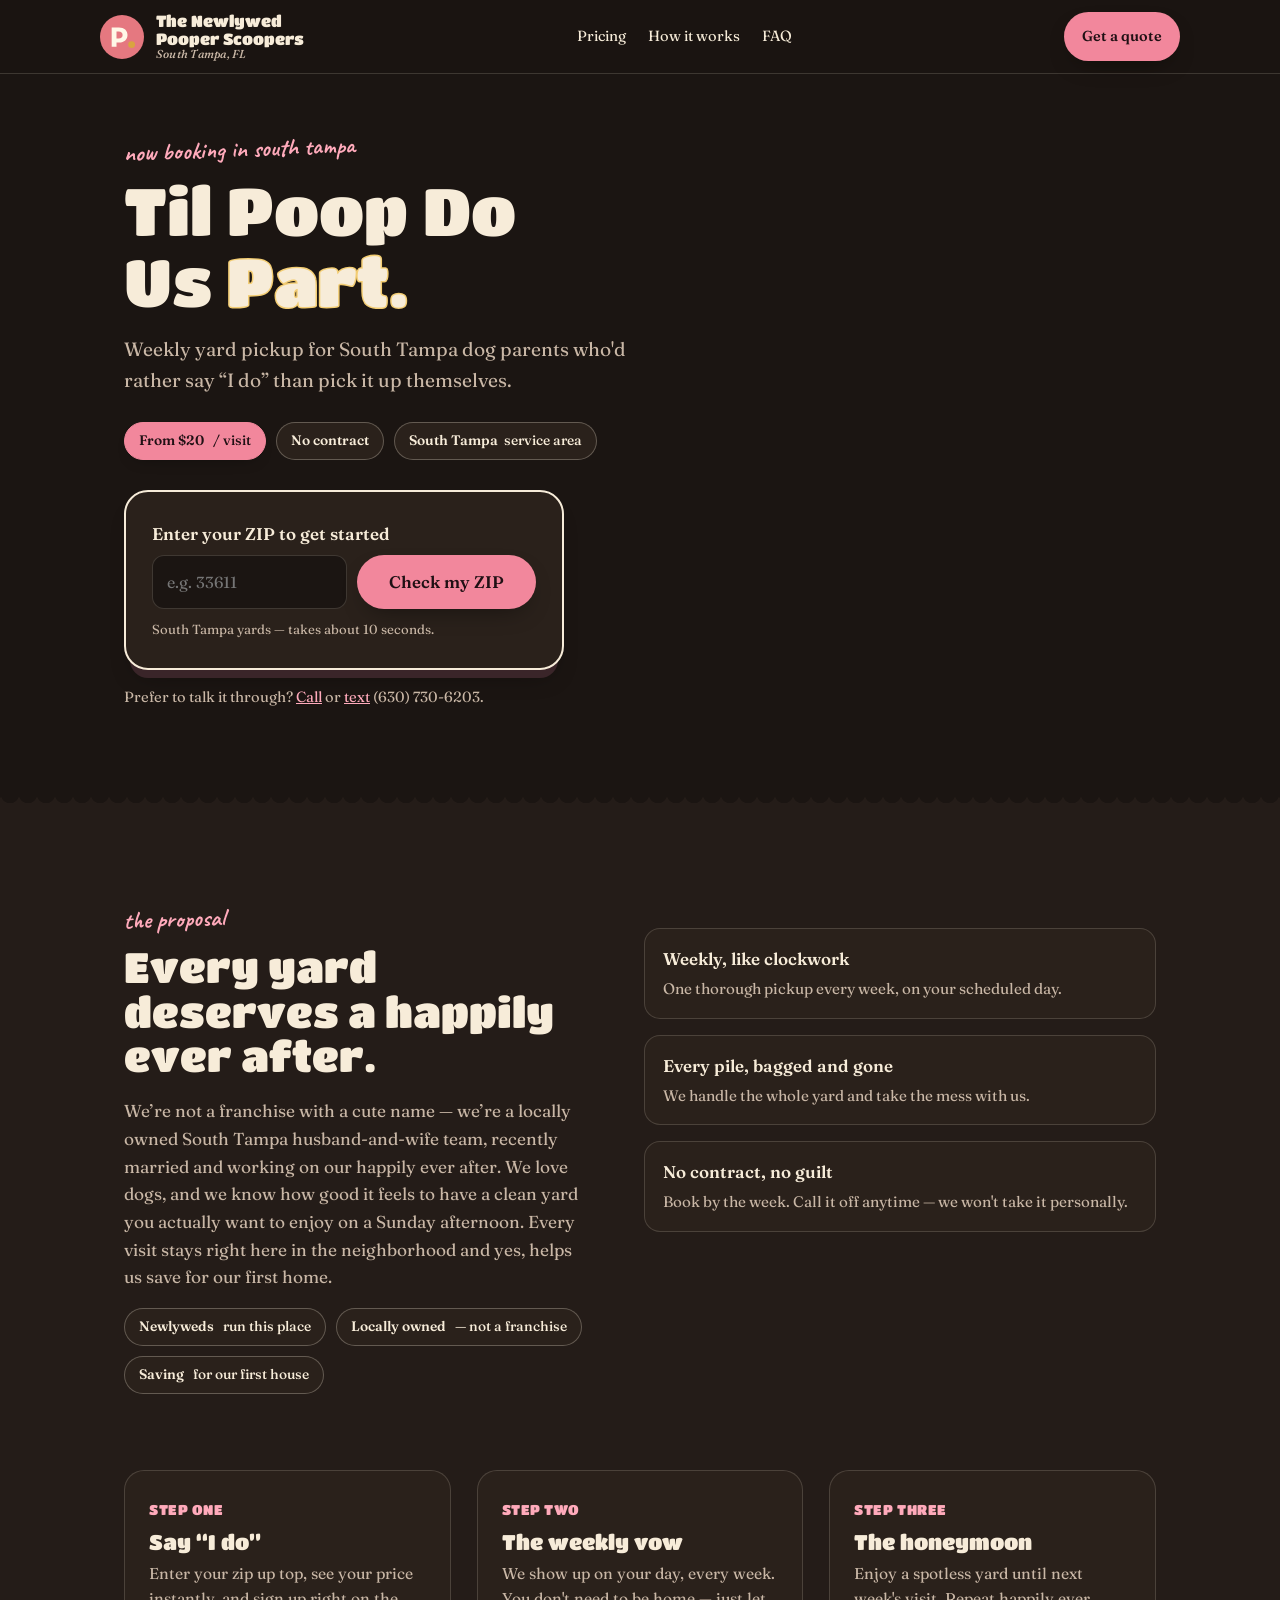
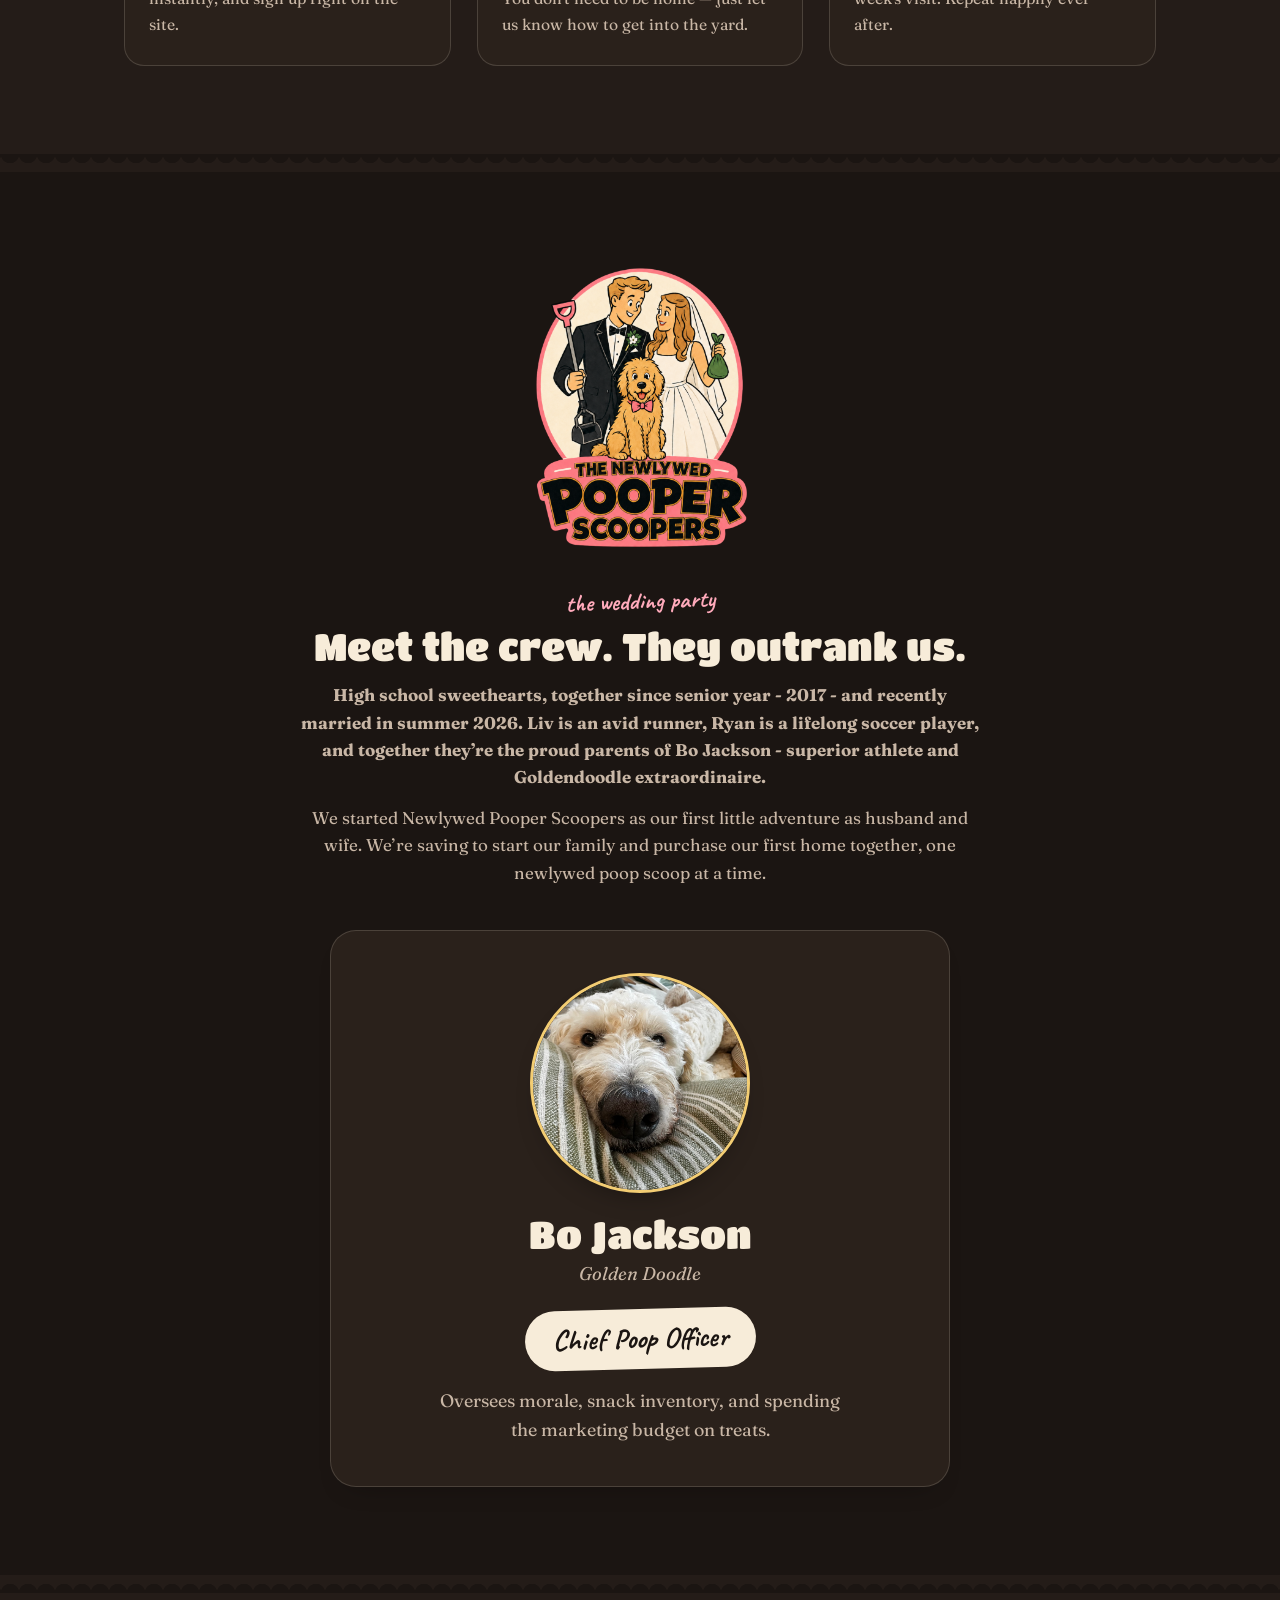
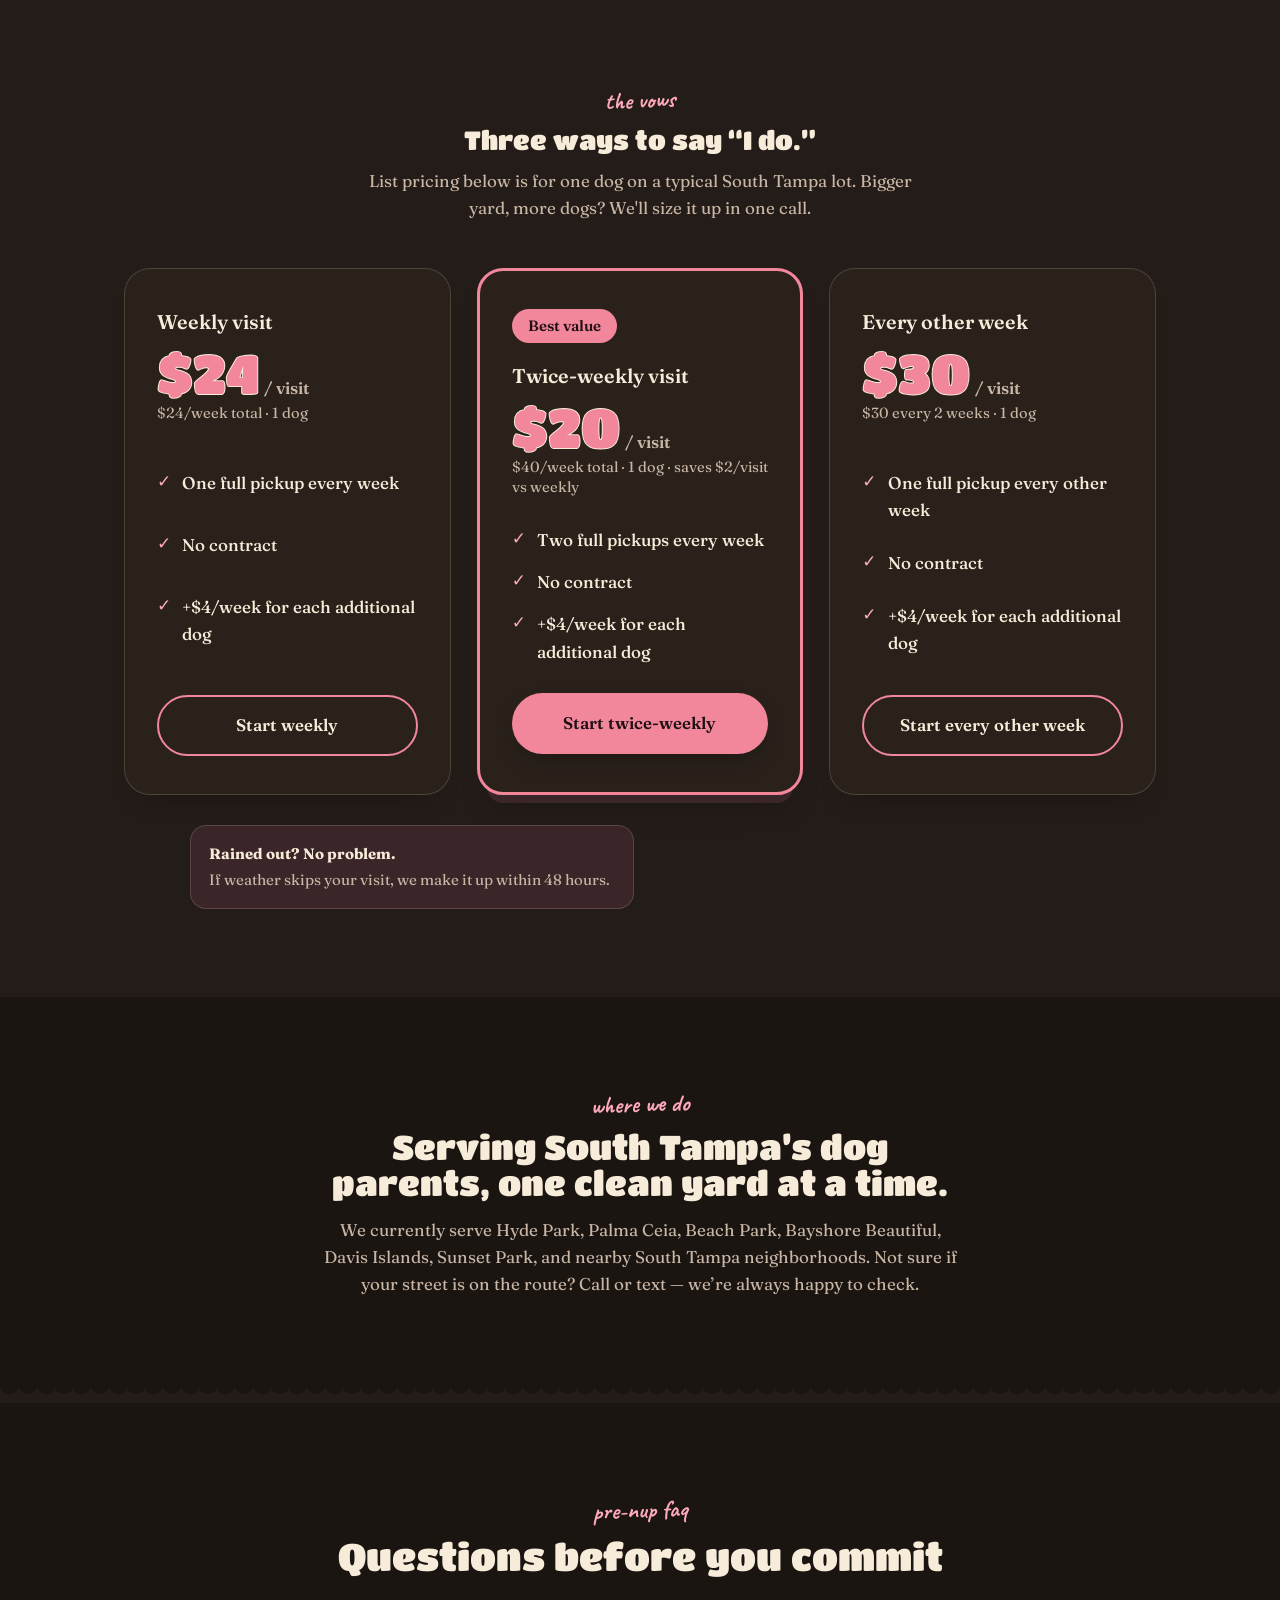
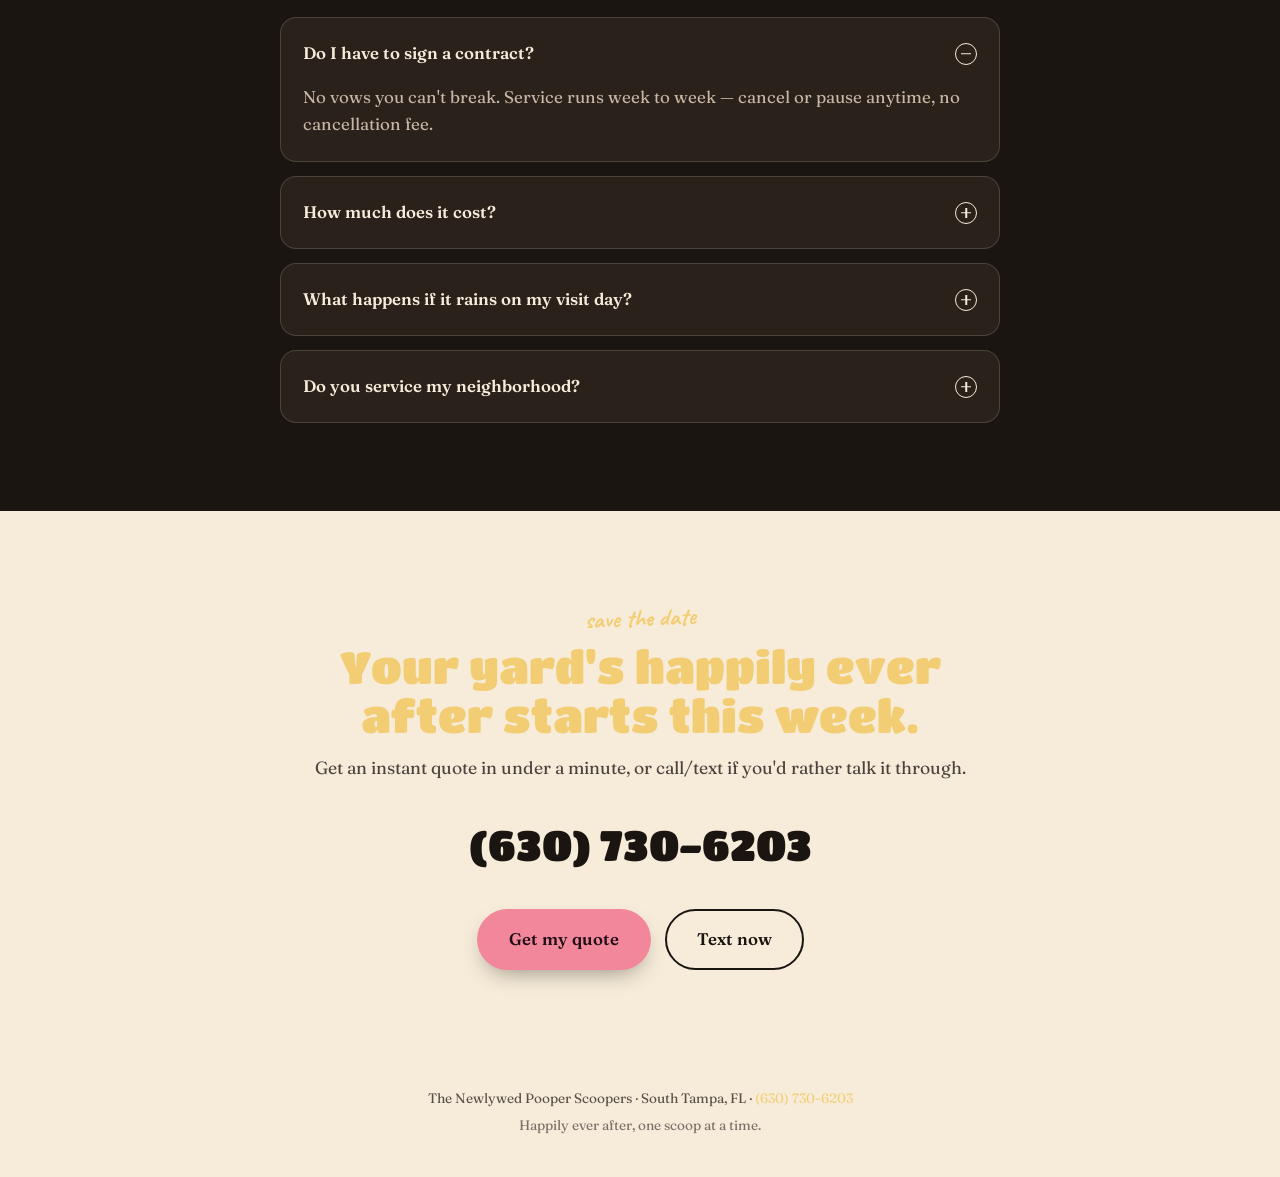
==== commit 162a20eb: "Fix plan-specific checkout billing disclosures (#7)" ====
--- a/index.html
+++ b/index.html
@@ -22,7 +22,7 @@
 <div class="hero-art"><div class="badge-wrap"><img alt="South Tampa dog waste removal service: newlywed husband-and-wife team with their golden doodle" src="assets/site-art.webp"></div></div></div></section>
 <div aria-hidden="true" class="divider"></div>
 <section class="proposal section-pad" id="proposal"><div class="wrap proposal-grid"><div><span class="eyebrow">the proposal</span><h2>Every yard deserves a happily ever after.</h2><p>We’re not a franchise with a cute name — we’re a locally owned South Tampa husband-and-wife team, recently married and working on our happily ever after. We love dogs, and we know how good it feels to have a clean yard you actually want to enjoy on a Sunday afternoon. Every visit stays right here in the neighborhood and yes, helps us save for our first home.</p><div class="chip-row"><span class="chip"><strong>Newlyweds</strong>&nbsp;run this place</span><span class="chip"><strong>Locally owned</strong>&nbsp;— not a franchise</span><span class="chip"><strong>Saving</strong>&nbsp;for our first house</span></div></div><ul class="feature-list"><li><span><span class="ftitle">Weekly, like clockwork</span><span class="fdesc">One thorough pickup every week, on your scheduled day.</span></span></li><li><span><span class="ftitle">Every pile, bagged and gone</span><span class="fdesc">We handle the whole yard and take the mess with us.</span></span></li><li><span><span class="ftitle">No contract, no guilt</span><span class="fdesc">Book by the week. Call it off anytime — we won't take it personally.</span></span></li></ul></div><div class="steps wrap" id="how"><div class="step"><span class="num">STEP ONE</span><h3>Say “I do”</h3><p>Enter your zip up top, see your price instantly, and sign up right on the site.</p></div><div class="step"><span class="num">STEP TWO</span><h3>The weekly vow</h3><p>We show up on your day, every week. You don't need to be home — just let us know how to get into the yard.</p></div><div class="step"><span class="num">STEP THREE</span><h3>The honeymoon</h3><p>Enjoy a spotless yard until next week's visit. Repeat happily ever after.</p></div></div></section>
-<div aria-hidden="true" class="divider"></div><section class="section-pad" id="team"><div class="wrap center"><img src="assets/Untitled design (11).png" alt="The Newlywed Pooper Scoopers logo — locally owned South Tampa dog waste removal" style="display:block;width:min(300px,68vw);height:auto;margin:0 auto 22px;"><span class="eyebrow">the wedding party</span><h2 style="font-size:clamp(1.8rem,3.4vw,2.4rem)">Meet the crew. They outrank us.</h2><p class="muted" style="max-width:62ch;margin:14px auto 0;"><strong>High school sweethearts, together since senior year - 2017 - and recently married in summer 2026. Liv is an avid runner, Ryan is a lifelong soccer player, and together they’re the proud parents of Bo Jackson - superior athlete and Goldendoodle extraordinaire.</strong></p><p class="muted" style="max-width:62ch;margin:14px auto 0;">We started Newlywed Pooper Scoopers as our first little adventure as husband and wife. We’re saving to start our family and purchase our first home together, one newlywed poop scoop at a time.</p></div><div class="team-grid"><div class="dog-card"><img alt="Bo Jackson, Goldendoodle, Chief Poop Officer" class="dog-photo" height="220" src="assets/bo-jackson.jpg" width="220"><h3>Bo Jackson</h3><span class="breed">Golden Doodle</span><span class="dog-title">Chief Poop Officer</span><p class="role">Oversees morale, snack inventory, and quality control on every squirrel that enters the yard.</p></div></div></section>
+<div aria-hidden="true" class="divider"></div><section class="section-pad" id="team"><div class="wrap center"><img src="assets/Untitled design (11).png" alt="The Newlywed Pooper Scoopers logo — locally owned South Tampa dog waste removal" style="display:block;width:min(300px,68vw);height:auto;margin:0 auto 22px;"><span class="eyebrow">the wedding party</span><h2 style="font-size:clamp(1.8rem,3.4vw,2.4rem)">Meet the crew. They outrank us.</h2><p class="muted" style="max-width:62ch;margin:14px auto 0;"><strong>High school sweethearts, together since senior year - 2017 - and recently married in summer 2026. Liv is an avid runner, Ryan is a lifelong soccer player, and together they’re the proud parents of Bo Jackson - superior athlete and Goldendoodle extraordinaire.</strong></p><p class="muted" style="max-width:62ch;margin:14px auto 0;">We started Newlywed Pooper Scoopers as our first little adventure as husband and wife. We’re saving to start our family and purchase our first home together, one newlywed poop scoop at a time.</p></div><div class="team-grid"><div class="dog-card"><img alt="Bo Jackson, Goldendoodle, Chief Poop Officer" class="dog-photo" height="220" src="assets/bo-jackson.jpg" width="220"><h3>Bo Jackson</h3><span class="breed">Golden Doodle</span><span class="dog-title">Chief Poop Officer</span><p class="role">Oversees morale, snack inventory, and spending the marketing budget on treats.</p></div></div></section>
 <div aria-hidden="true" class="divider divider-flip" style="background-position:center bottom"></div><section class="vows section-pad" id="vows"><div class="wrap center"><span class="eyebrow">the vows</span><h2>Three ways to say “I do.”</h2><p class="muted" style="max-width:52ch;margin:14px auto 0;">List pricing below is for one dog on a typical South Tampa lot. Bigger yard, more dogs? We'll size it up in one call.</p></div><div class="wrap"><div class="plans-grid"><div class="plan-card"><span class="plan-name">Weekly visit</span><div class="price-line"><span class="price">$24</span><span class="per">/ visit</span></div><span class="est">$24/week total · 1 dog</span><ul class="vow-list"><li><span>One full pickup every week</span></li><li><span>No contract</span></li><li><span>+$4/week for each additional dog</span></li></ul><a class="btn btn-ghost" href="#quote">Start weekly</a></div><div class="plan-card plan-featured"><span class="best-value">Best value</span><span class="plan-name">Twice-weekly visit</span><div class="price-line"><span class="price">$20</span><span class="per">/ visit</span></div><span class="est">$40/week total · 1 dog · saves $2/visit vs weekly</span><ul class="vow-list"><li><span>Two full pickups every week</span></li><li><span>No contract</span></li><li><span>+$4/week for each additional dog</span></li></ul><a class="btn btn-primary" href="#quote">Start twice-weekly</a></div><div class="plan-card"><span class="plan-name">Every other week</span><div class="price-line"><span class="price">$30</span><span class="per">/ visit</span></div><span class="est">$30 every 2 weeks · 1 dog</span><ul class="vow-list"><li><span>One full pickup every other week</span></li><li><span>No contract</span></li><li><span>+$4/week for each additional dog</span></li></ul><a class="btn btn-ghost" href="#quote">Start every other week</a></div></div><div class="perks-strip"><div class="perk"><span><strong>Rained out? No problem.</strong><span class="d">If weather skips your visit, we make it up within 48 hours.</span></span></div></div></div></section>
 <section class="section-pad area"><div class="wrap"><span class="eyebrow">where we do</span><h2 style="font-size:clamp(1.6rem,3vw,2.1rem)">Serving South Tampa’s dog parents, one clean yard at a time.</h2><p class="muted" style="max-width:58ch;margin:14px auto 0;">We currently serve Hyde Park, Palma Ceia, Beach Park, Bayshore Beautiful, Davis Islands, Sunset Park, and nearby South Tampa neighborhoods. Not sure if your street is on the route? Call or text — we’re always happy to check.</p></div></section><div aria-hidden="true" class="divider"></div><section class="section-pad" id="faq"><div class="wrap center"><span class="eyebrow">pre-nup faq</span><h2 style="font-size:clamp(1.8rem,3.4vw,2.4rem)">Questions before you commit</h2></div><div class="faq-list"><details open><summary>Do I have to sign a contract?<span class="plus"></span></summary><p>No vows you can't break. Service runs week to week — cancel or pause anytime, no cancellation fee.</p></details><details><summary>How much does it cost?<span class="plus"></span></summary><p>$24 per visit weekly, $20 per visit twice-weekly ($40/week total), or $30 per visit every other week, for one dog on a typical South Tampa lot. Each additional dog is +$4/week.</p></details><details><summary>What happens if it rains on my visit day?<span class="plus"></span></summary><p>If weather makes us skip your yard, we'll come back and make it up within 48 hours — no missed visits, no extra charge.</p></details><details><summary>Do you service my neighborhood?<span class="plus"></span></summary><p>We're currently booking across South Tampa. Send us your address and we'll confirm you're on the route.</p></details></div></section>
 <section class="finale section-pad" id="book"><div class="wrap"><span class="eyebrow" style="color:var(--gold-bright)">save the date</span><h2>Your yard's happily ever after starts this week.</h2><p>Get an instant quote in under a minute, or call/text if you'd rather talk it through.</p><a class="phone-big" href="tel:16307306203">(630) 730-6203</a><div class="cta-row" style="justify-content:center"><a class="btn btn-primary" href="#quote">Get my quote</a><a class="btn btn-ghost" href="sms:16307306203" style="border-color:var(--bg);color:var(--bg)">Text now</a></div></div></section></main><footer><div class="wrap">The Newlywed Pooper Scoopers · South Tampa, FL · <a href="tel:16307306203">(630) 730-6203</a><div style="margin-top:6px;opacity:.8">Happily ever after, one scoop at a time.</div></div></footer>
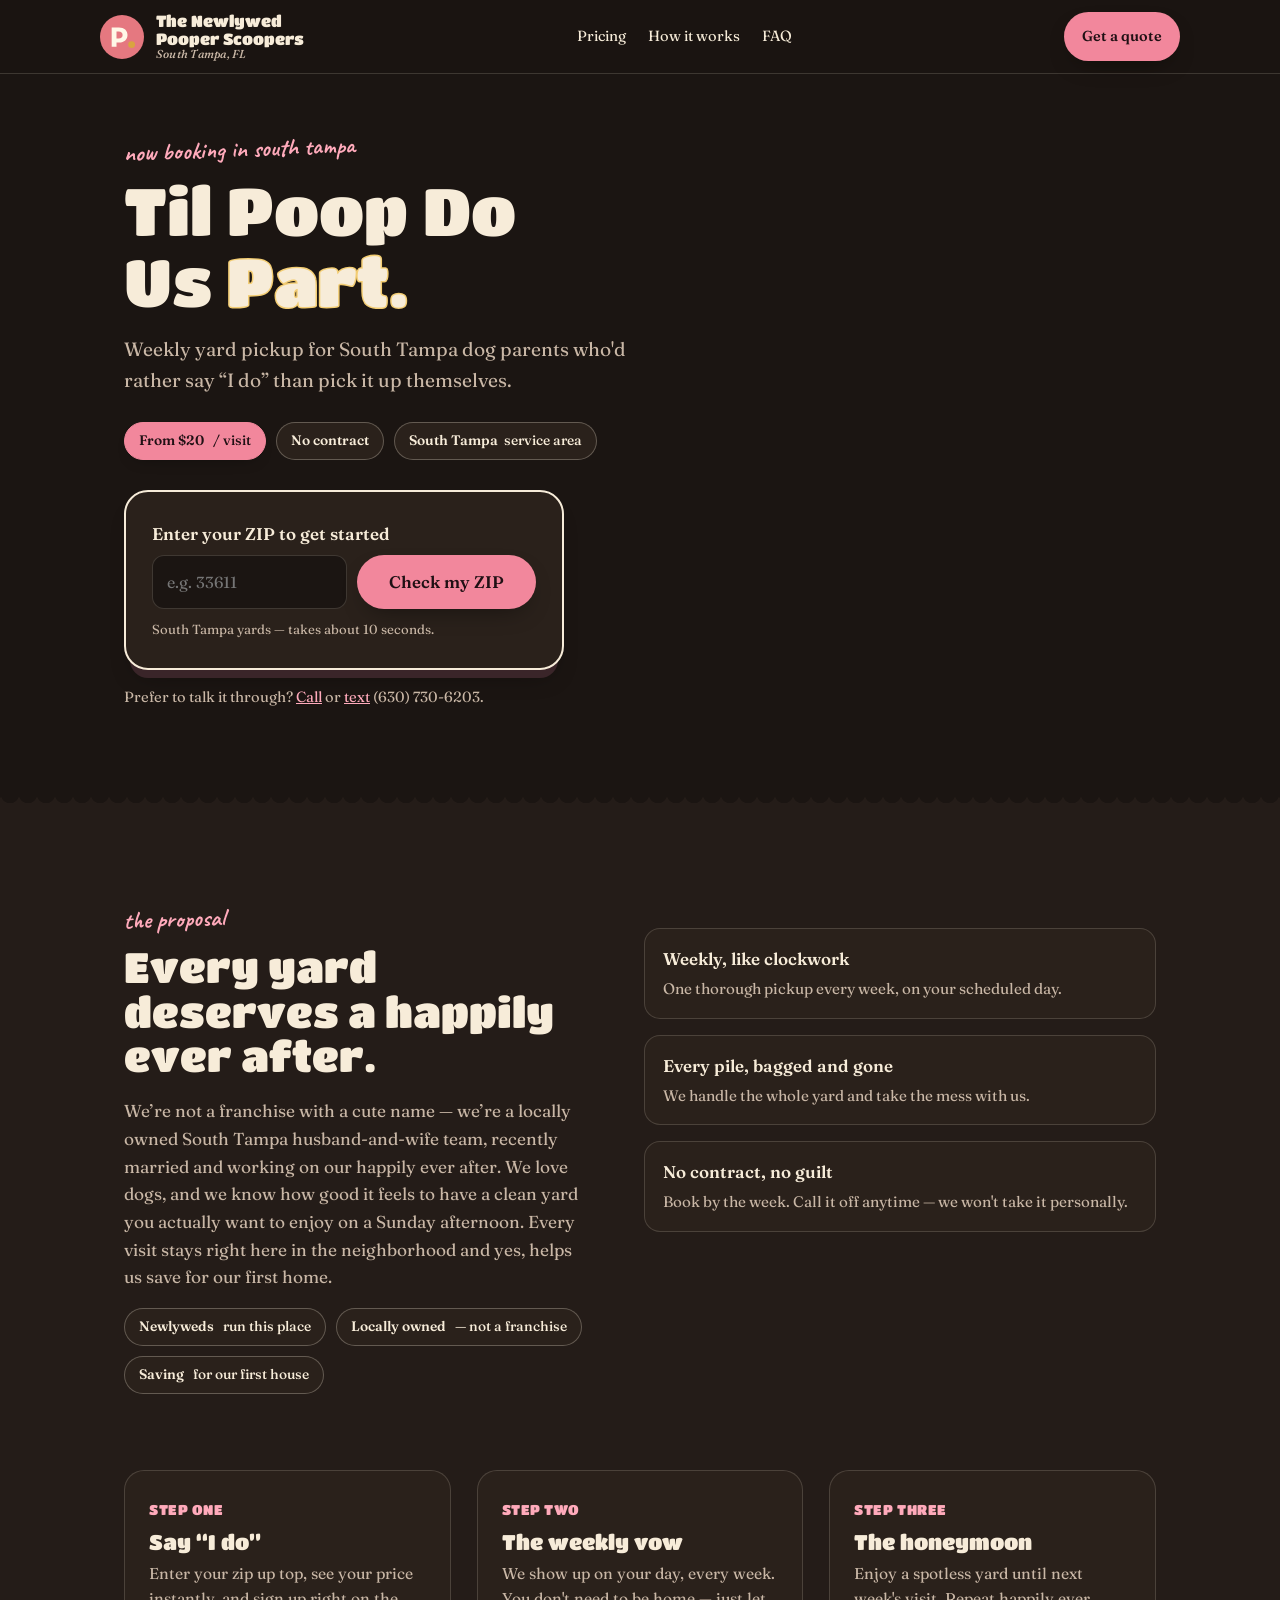
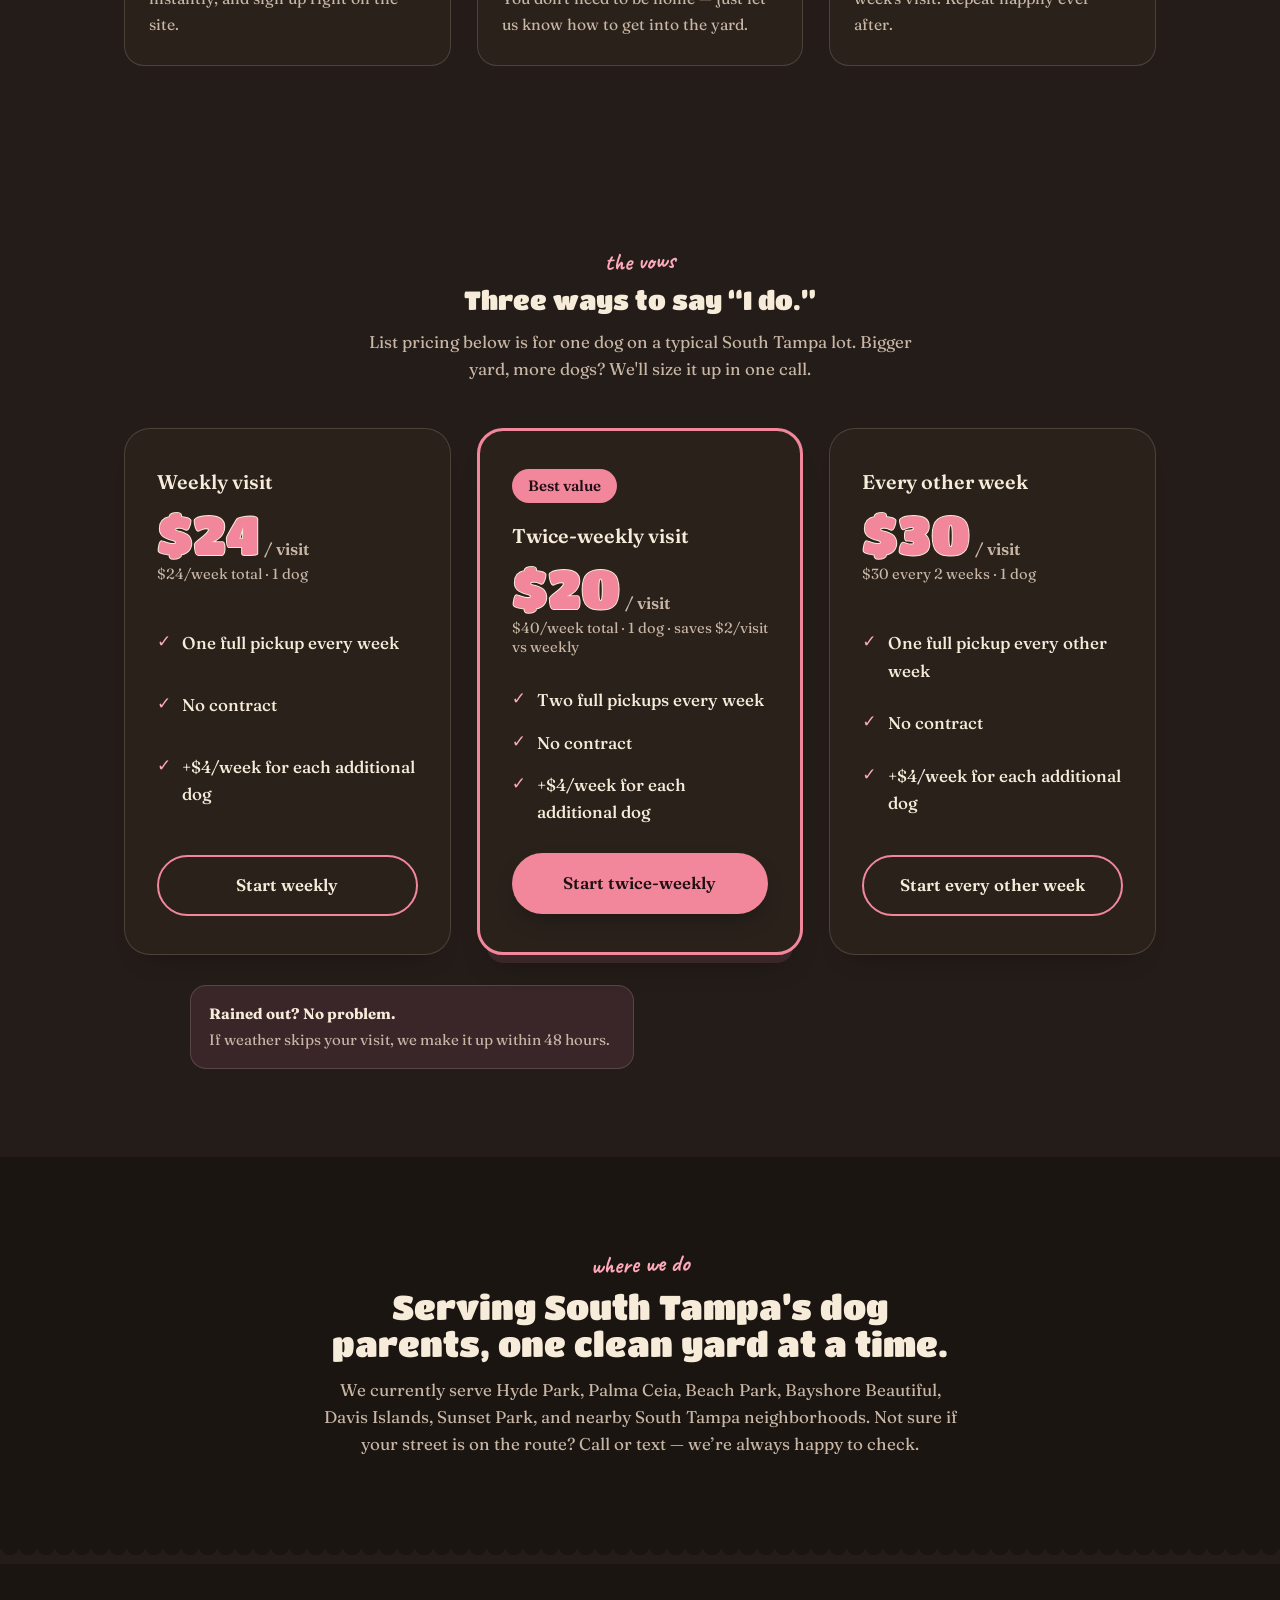
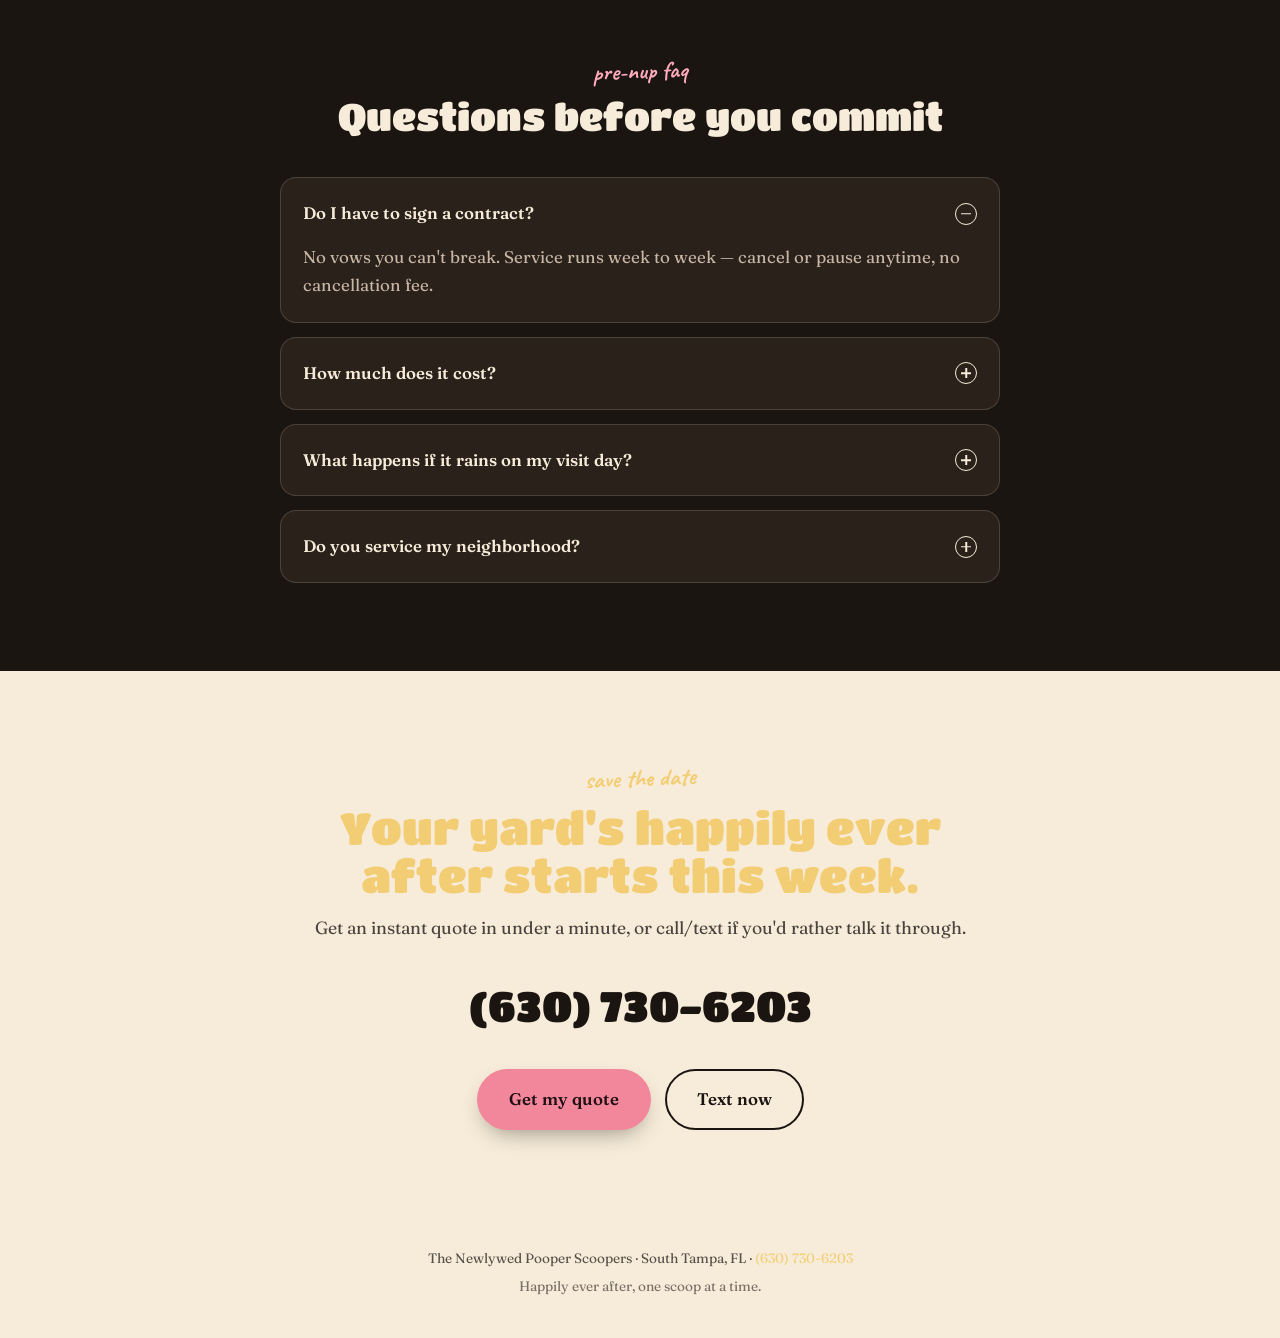
==== commit 08cc683d: "Remove the Meet the Crew homepage section. Deletes the wedding-party block, Bo Jackson card, and the" ====
--- a/index.html
+++ b/index.html
@@ -22,8 +22,7 @@
 <div class="hero-art"><div class="badge-wrap"><img alt="South Tampa dog waste removal service: newlywed husband-and-wife team with their golden doodle" src="assets/site-art.webp"></div></div></div></section>
 <div aria-hidden="true" class="divider"></div>
 <section class="proposal section-pad" id="proposal"><div class="wrap proposal-grid"><div><span class="eyebrow">the proposal</span><h2>Every yard deserves a happily ever after.</h2><p>We’re not a franchise with a cute name — we’re a locally owned South Tampa husband-and-wife team, recently married and working on our happily ever after. We love dogs, and we know how good it feels to have a clean yard you actually want to enjoy on a Sunday afternoon. Every visit stays right here in the neighborhood and yes, helps us save for our first home.</p><div class="chip-row"><span class="chip"><strong>Newlyweds</strong>&nbsp;run this place</span><span class="chip"><strong>Locally owned</strong>&nbsp;— not a franchise</span><span class="chip"><strong>Saving</strong>&nbsp;for our first house</span></div></div><ul class="feature-list"><li><span><span class="ftitle">Weekly, like clockwork</span><span class="fdesc">One thorough pickup every week, on your scheduled day.</span></span></li><li><span><span class="ftitle">Every pile, bagged and gone</span><span class="fdesc">We handle the whole yard and take the mess with us.</span></span></li><li><span><span class="ftitle">No contract, no guilt</span><span class="fdesc">Book by the week. Call it off anytime — we won't take it personally.</span></span></li></ul></div><div class="steps wrap" id="how"><div class="step"><span class="num">STEP ONE</span><h3>Say “I do”</h3><p>Enter your zip up top, see your price instantly, and sign up right on the site.</p></div><div class="step"><span class="num">STEP TWO</span><h3>The weekly vow</h3><p>We show up on your day, every week. You don't need to be home — just let us know how to get into the yard.</p></div><div class="step"><span class="num">STEP THREE</span><h3>The honeymoon</h3><p>Enjoy a spotless yard until next week's visit. Repeat happily ever after.</p></div></div></section>
-<div aria-hidden="true" class="divider"></div><section class="section-pad" id="team"><div class="wrap center"><img src="assets/Untitled design (11).png" alt="The Newlywed Pooper Scoopers logo — locally owned South Tampa dog waste removal" style="display:block;width:min(300px,68vw);height:auto;margin:0 auto 22px;"><span class="eyebrow">the wedding party</span><h2 style="font-size:clamp(1.8rem,3.4vw,2.4rem)">Meet the crew. They outrank us.</h2><p class="muted" style="max-width:62ch;margin:14px auto 0;"><strong>High school sweethearts, together since senior year - 2017 - and recently married in summer 2026. Liv is an avid runner, Ryan is a lifelong soccer player, and together they’re the proud parents of Bo Jackson - superior athlete and Goldendoodle extraordinaire.</strong></p><p class="muted" style="max-width:62ch;margin:14px auto 0;">We started Newlywed Pooper Scoopers as our first little adventure as husband and wife. We’re saving to start our family and purchase our first home together, one newlywed poop scoop at a time.</p></div><div class="team-grid"><div class="dog-card"><img alt="Bo Jackson, Goldendoodle, Chief Poop Officer" class="dog-photo" height="220" src="assets/bo-jackson.jpg" width="220"><h3>Bo Jackson</h3><span class="breed">Golden Doodle</span><span class="dog-title">Chief Poop Officer</span><p class="role">Oversees morale, snack inventory, and spending the marketing budget on treats.</p></div></div></section>
-<div aria-hidden="true" class="divider divider-flip" style="background-position:center bottom"></div><section class="vows section-pad" id="vows"><div class="wrap center"><span class="eyebrow">the vows</span><h2>Three ways to say “I do.”</h2><p class="muted" style="max-width:52ch;margin:14px auto 0;">List pricing below is for one dog on a typical South Tampa lot. Bigger yard, more dogs? We'll size it up in one call.</p></div><div class="wrap"><div class="plans-grid"><div class="plan-card"><span class="plan-name">Weekly visit</span><div class="price-line"><span class="price">$24</span><span class="per">/ visit</span></div><span class="est">$24/week total · 1 dog</span><ul class="vow-list"><li><span>One full pickup every week</span></li><li><span>No contract</span></li><li><span>+$4/week for each additional dog</span></li></ul><a class="btn btn-ghost" href="#quote">Start weekly</a></div><div class="plan-card plan-featured"><span class="best-value">Best value</span><span class="plan-name">Twice-weekly visit</span><div class="price-line"><span class="price">$20</span><span class="per">/ visit</span></div><span class="est">$40/week total · 1 dog · saves $2/visit vs weekly</span><ul class="vow-list"><li><span>Two full pickups every week</span></li><li><span>No contract</span></li><li><span>+$4/week for each additional dog</span></li></ul><a class="btn btn-primary" href="#quote">Start twice-weekly</a></div><div class="plan-card"><span class="plan-name">Every other week</span><div class="price-line"><span class="price">$30</span><span class="per">/ visit</span></div><span class="est">$30 every 2 weeks · 1 dog</span><ul class="vow-list"><li><span>One full pickup every other week</span></li><li><span>No contract</span></li><li><span>+$4/week for each additional dog</span></li></ul><a class="btn btn-ghost" href="#quote">Start every other week</a></div></div><div class="perks-strip"><div class="perk"><span><strong>Rained out? No problem.</strong><span class="d">If weather skips your visit, we make it up within 48 hours.</span></span></div></div></div></section>
+<section class="vows section-pad" id="vows"><div class="wrap center"><span class="eyebrow">the vows</span><h2>Three ways to say “I do.”</h2><p class="muted" style="max-width:52ch;margin:14px auto 0;">List pricing below is for one dog on a typical South Tampa lot. Bigger yard, more dogs? We'll size it up in one call.</p></div><div class="wrap"><div class="plans-grid"><div class="plan-card"><span class="plan-name">Weekly visit</span><div class="price-line"><span class="price">$24</span><span class="per">/ visit</span></div><span class="est">$24/week total · 1 dog</span><ul class="vow-list"><li><span>One full pickup every week</span></li><li><span>No contract</span></li><li><span>+$4/week for each additional dog</span></li></ul><a class="btn btn-ghost" href="#quote">Start weekly</a></div><div class="plan-card plan-featured"><span class="best-value">Best value</span><span class="plan-name">Twice-weekly visit</span><div class="price-line"><span class="price">$20</span><span class="per">/ visit</span></div><span class="est">$40/week total · 1 dog · saves $2/visit vs weekly</span><ul class="vow-list"><li><span>Two full pickups every week</span></li><li><span>No contract</span></li><li><span>+$4/week for each additional dog</span></li></ul><a class="btn btn-primary" href="#quote">Start twice-weekly</a></div><div class="plan-card"><span class="plan-name">Every other week</span><div class="price-line"><span class="price">$30</span><span class="per">/ visit</span></div><span class="est">$30 every 2 weeks · 1 dog</span><ul class="vow-list"><li><span>One full pickup every other week</span></li><li><span>No contract</span></li><li><span>+$4/week for each additional dog</span></li></ul><a class="btn btn-ghost" href="#quote">Start every other week</a></div></div><div class="perks-strip"><div class="perk"><span><strong>Rained out? No problem.</strong><span class="d">If weather skips your visit, we make it up within 48 hours.</span></span></div></div></div></section>
 <section class="section-pad area"><div class="wrap"><span class="eyebrow">where we do</span><h2 style="font-size:clamp(1.6rem,3vw,2.1rem)">Serving South Tampa’s dog parents, one clean yard at a time.</h2><p class="muted" style="max-width:58ch;margin:14px auto 0;">We currently serve Hyde Park, Palma Ceia, Beach Park, Bayshore Beautiful, Davis Islands, Sunset Park, and nearby South Tampa neighborhoods. Not sure if your street is on the route? Call or text — we’re always happy to check.</p></div></section><div aria-hidden="true" class="divider"></div><section class="section-pad" id="faq"><div class="wrap center"><span class="eyebrow">pre-nup faq</span><h2 style="font-size:clamp(1.8rem,3.4vw,2.4rem)">Questions before you commit</h2></div><div class="faq-list"><details open><summary>Do I have to sign a contract?<span class="plus"></span></summary><p>No vows you can't break. Service runs week to week — cancel or pause anytime, no cancellation fee.</p></details><details><summary>How much does it cost?<span class="plus"></span></summary><p>$24 per visit weekly, $20 per visit twice-weekly ($40/week total), or $30 per visit every other week, for one dog on a typical South Tampa lot. Each additional dog is +$4/week.</p></details><details><summary>What happens if it rains on my visit day?<span class="plus"></span></summary><p>If weather makes us skip your yard, we'll come back and make it up within 48 hours — no missed visits, no extra charge.</p></details><details><summary>Do you service my neighborhood?<span class="plus"></span></summary><p>We're currently booking across South Tampa. Send us your address and we'll confirm you're on the route.</p></details></div></section>
 <section class="finale section-pad" id="book"><div class="wrap"><span class="eyebrow" style="color:var(--gold-bright)">save the date</span><h2>Your yard's happily ever after starts this week.</h2><p>Get an instant quote in under a minute, or call/text if you'd rather talk it through.</p><a class="phone-big" href="tel:16307306203">(630) 730-6203</a><div class="cta-row" style="justify-content:center"><a class="btn btn-primary" href="#quote">Get my quote</a><a class="btn btn-ghost" href="sms:16307306203" style="border-color:var(--bg);color:var(--bg)">Text now</a></div></div></section></main><footer><div class="wrap">The Newlywed Pooper Scoopers · South Tampa, FL · <a href="tel:16307306203">(630) 730-6203</a><div style="margin-top:6px;opacity:.8">Happily ever after, one scoop at a time.</div></div></footer>
 <script type="module" src="script.js?v=20260912-three-plans"></script>
--- a/styles.css
+++ b/styles.css
@@ -10,10 +10,9 @@
 header{position:sticky;top:0;z-index:20;background:color-mix(in srgb,var(--bg) 88%,transparent);backdrop-filter:blur(8px);border-bottom:1px solid var(--line)}.nav{display:flex;align-items:center;justify-content:space-between;gap:16px;padding:12px 0}.brand{display:flex;align-items:center;gap:12px;text-decoration:none;color:var(--ink)}.brand img{width:44px;height:44px;border-radius:50%}.brand-name{font-family:"Titan One",sans-serif;font-size:.98rem;line-height:1.15}.brand-name small{display:block;font-family:"Fraunces",serif;font-weight:500;font-style:italic;font-size:.72rem;color:var(--ink-soft);letter-spacing:.02em}.nav-links{display:flex;align-items:center;gap:22px;list-style:none;margin:0;padding:0;font-size:.92rem}.nav-links a{text-decoration:none}.nav-links a:hover{color:var(--pink-deep)}.nav-cta{padding:11px 16px;font-size:.9rem;white-space:nowrap}.nav-cta-desktop{display:inline-flex}.nav-cta-mobile{display:none}@media(max-width:719px){.nav-cta-desktop{display:none}.nav-cta-mobile{display:inline-flex}}@media(max-width:420px){.brand-name{font-size:.82rem}.nav{gap:8px}.nav-cta{padding:10px 12px;font-size:.82rem}}
 .hero{padding:56px 0 70px;overflow:hidden}.hero-grid{display:grid;grid-template-columns:1fr;gap:40px;align-items:center}@media(min-width:860px){.hero-grid{grid-template-columns:1.15fr .85fr;gap:24px}}.hero h1{font-size:clamp(2.4rem,5.6vw,4.1rem);margin-bottom:18px}.hero p.lede{font-size:1.2rem;max-width:46ch;color:var(--ink-soft);margin:0 0 26px}.chip-row{display:flex;flex-wrap:wrap;gap:10px;margin-bottom:30px}.chip{display:inline-flex;align-items:center;gap:6px;background:var(--surface);border:1.5px solid color-mix(in srgb,var(--ink) 28%,transparent);padding:7px 14px;border-radius:999px;font-size:.86rem;color:var(--ink);font-weight:500}.chip strong{color:var(--ink);font-weight:600}.chip-highlight{background:var(--pink);border-color:var(--pink);color:#201014;box-shadow:0 7px 16px -10px var(--shadow)}.chip-highlight strong{color:#201014}.cta-row{display:flex;flex-wrap:wrap;gap:14px}
 [hidden]{display:none!important}.quote-widget{max-width:440px;background:var(--surface);border:2px solid var(--ink);border-radius:24px;padding:28px 26px;box-shadow:0 14px 0 -6px var(--pink-wash),0 16px 26px -14px var(--shadow)}.qstep label{font-family:"Fraunces",serif;font-weight:600;display:block;margin-bottom:8px}.qstep input[type=text],.qstep input[type=tel],.qstep textarea{font-family:"Fraunces",serif;font-size:1rem;padding:12px 14px;border-radius:12px;border:1.5px solid var(--line);background:var(--bg);color:var(--ink);width:100%}.qstep input:focus,.qstep textarea:focus{outline:2px solid var(--pink);outline-offset:1px;border-color:var(--pink)}.qzip-row{display:flex;gap:10px}.qzip-row input{flex:1;min-width:0}.qhint{font-size:.82rem;color:var(--ink-soft);margin:10px 0 0}.qmsg{font-weight:600;margin:0 0 18px;font-family:"Fraunces",serif}.qrow{display:flex;align-items:center;justify-content:space-between;margin-bottom:16px}.qlabel{font-family:"Fraunces",serif;font-weight:600}.qtoggle{display:flex;background:var(--bg-alt);border-radius:999px;padding:3px;gap:2px}.qtoggle-btn{border:none;background:transparent;padding:7px 14px;border-radius:999px;font-family:"Fraunces",serif;font-size:.85rem;cursor:pointer;color:var(--ink-soft)}.qtoggle-btn.active{background:var(--pink);color:#201014;font-weight:600}.qstepper{display:flex;align-items:center;gap:12px}.qstepper button{width:32px;height:32px;border-radius:50%;border:1.5px solid var(--ink);background:var(--surface);color:var(--ink);font-size:1.1rem;cursor:pointer;line-height:1}.qstepper button:focus-visible{outline:2px solid var(--gold-bright)}.qstepper span{min-width:16px;text-align:center;font-weight:600}.qestimate{text-align:center;background:var(--pink-wash);border-radius:16px;padding:16px;margin-bottom:20px}.qest-amount{font-family:"Titan One",sans-serif;font-size:1.9rem;color:var(--ink);display:block}.qest-per{font-family:"Fraunces",serif;font-style:italic;font-size:.9rem;color:var(--ink-soft);font-weight:400}.qest-month{font-size:.85rem;color:var(--ink-soft)}.qfield{margin-bottom:14px}.qfield label{font-size:.88rem;font-weight:600;margin-bottom:6px}.qback{display:block;margin:14px auto 0;background:none;border:none;color:var(--ink-soft);font-family:"Fraunces",serif;font-style:italic;cursor:pointer;font-size:.88rem}.qthanks{text-align:center}.qthanks h3{font-size:1.6rem;margin-bottom:8px}.qthanks p{color:var(--ink-soft);margin:0}.qalt{margin-top:16px;font-size:.92rem;color:var(--ink-soft)}.qalt a{color:var(--pink-deep);text-decoration:underline}.hero-art{position:relative;display:flex;justify-content:center}.hero-art .badge-wrap{position:relative;width:min(360px,80vw)}.hero-art img{width:100%;filter:drop-shadow(0 22px 34px var(--shadow));position:relative;z-index:2}.float-shape{position:absolute;z-index:1;opacity:.55;animation:drift 9s ease-in-out infinite}@keyframes drift{0%,100%{transform:translateY(0) rotate(0)}50%{transform:translateY(-16px) rotate(6deg)}}
-.proposal{background:var(--bg-alt)}.proposal-grid{display:grid;grid-template-columns:1fr;gap:44px;align-items:start}@media(min-width:780px){.proposal-grid{grid-template-columns:.95fr 1.05fr;gap:56px}}.proposal h2{font-size:clamp(1.9rem,3.6vw,2.6rem);margin-bottom:18px}.proposal p{color:var(--ink-soft);font-size:1.08rem}.feature-list{list-style:none;margin:28px 0 0;padding:0;display:grid;gap:16px}.feature-list li{display:flex;gap:14px;align-items:flex-start;background:var(--surface);border:1px solid var(--line);border-radius:16px;padding:16px 18px}.feature-list .ftitle{font-weight:600;color:var(--ink);display:block;margin-bottom:2px;font-family:"Fraunces",serif}.feature-list .fdesc{color:var(--ink-soft);font-size:.95rem}.team-grid{display:grid;grid-template-columns:minmax(0,620px);justify-content:center;margin:44px auto 0;padding:0 24px}.dog-card{background:var(--surface);border:1px solid var(--line);border-radius:26px;padding:42px 38px;text-align:center;box-shadow:0 14px 28px -20px var(--shadow)}.dog-card h3{font-size:clamp(1.8rem,4vw,2.35rem);margin-bottom:4px}.dog-card .breed{font-family:"Fraunces",serif;font-style:italic;color:var(--ink-soft);font-size:1.15rem;display:block;margin-bottom:20px}.dog-title{display:inline-block;background:var(--ink);color:var(--bg);font-family:"Caveat",cursive;font-weight:700;font-size:clamp(1.45rem,3vw,1.8rem);padding:7px 28px;border-radius:999px;margin-bottom:18px;transform:rotate(-1.5deg)}.dog-card p.role{color:var(--ink-soft);font-size:1.12rem;max-width:34ch;margin:0 auto}.steps{display:grid;grid-template-columns:1fr;gap:26px;margin-top:46px}@media(min-width:780px){.steps{grid-template-columns:repeat(3,1fr)}}.step{background:var(--surface);border:1px solid var(--line);border-radius:20px;padding:28px 24px;position:relative}.step .num{font-family:"Titan One",sans-serif;font-size:.85rem;color:var(--pink-deep);letter-spacing:.04em;margin-bottom:10px;display:block}.step h3{font-size:1.3rem;margin-bottom:8px}.step p{color:var(--ink-soft);margin:0;font-size:.98rem}
+.proposal{background:var(--bg-alt)}.proposal-grid{display:grid;grid-template-columns:1fr;gap:44px;align-items:start}@media(min-width:780px){.proposal-grid{grid-template-columns:.95fr 1.05fr;gap:56px}}.proposal h2{font-size:clamp(1.9rem,3.6vw,2.6rem);margin-bottom:18px}.proposal p{color:var(--ink-soft);font-size:1.08rem}.feature-list{list-style:none;margin:28px 0 0;padding:0;display:grid;gap:16px}.feature-list li{display:flex;gap:14px;align-items:flex-start;background:var(--surface);border:1px solid var(--line);border-radius:16px;padding:16px 18px}.feature-list .ftitle{font-weight:600;color:var(--ink);display:block;margin-bottom:2px;font-family:"Fraunces",serif}.feature-list .fdesc{color:var(--ink-soft);font-size:.95rem}.steps{display:grid;grid-template-columns:1fr;gap:26px;margin-top:46px}@media(min-width:780px){.steps{grid-template-columns:repeat(3,1fr)}}.step{background:var(--surface);border:1px solid var(--line);border-radius:20px;padding:28px 24px;position:relative}.step .num{font-family:"Titan One",sans-serif;font-size:.85rem;color:var(--pink-deep);letter-spacing:.04em;margin-bottom:10px;display:block}.step h3{font-size:1.3rem;margin-bottom:8px}.step p{color:var(--ink-soft);margin:0;font-size:.98rem}
 .vows{background:var(--bg-alt)}.plans-grid{max-width:1080px;margin:46px auto 0;display:grid;grid-template-columns:1fr;gap:26px}@media(min-width:700px){.plans-grid{grid-template-columns:repeat(2,1fr)}}@media(min-width:960px){.plans-grid{grid-template-columns:repeat(3,1fr)}}.plan-card{background:var(--surface);border:1px solid var(--line);border-radius:26px;padding:38px 32px;text-align:left;position:relative;display:flex;flex-direction:column;min-height:430px;box-shadow:0 18px 28px -22px var(--shadow)}.plan-featured{border:3px solid var(--pink);box-shadow:0 18px 0 -10px var(--pink-wash),0 22px 32px -20px var(--shadow)}.plan-name{font-family:"Fraunces",serif;font-weight:600;font-size:1.24rem;color:var(--ink);margin:0 0 8px}.best-value{align-self:flex-start;background:var(--pink);color:#201014;font-family:"Fraunces",serif;font-weight:600;font-size:.94rem;padding:5px 16px;border-radius:999px;margin:0 0 18px}.price-line{display:flex;align-items:baseline;gap:5px;margin:0 0 2px}.plan-card .price{font-family:"Titan One",sans-serif;font-size:clamp(2.55rem,6.4vw,3.35rem);color:var(--pink);-webkit-text-stroke:2px var(--ink);paint-order:stroke fill;line-height:1}.plan-card .per{font-family:"Fraunces",serif;font-weight:600;font-size:1.05rem;color:var(--ink-soft)}.plan-card .est{font-size:.92rem;color:var(--ink-soft);line-height:1.35;margin-bottom:28px;min-height:2.5em}.vow-list{list-style:none;margin:0 0 28px;padding:0;display:grid;gap:15px;text-align:left;flex:1}.vow-list li{display:flex;gap:11px;align-items:flex-start;color:var(--ink);font-weight:500}.vow-list li::before{content:"✓";color:var(--pink-deep);font-family:system-ui,sans-serif;font-weight:800;line-height:1.5}.plan-card .btn{width:100%;justify-content:center;margin-top:auto}.plan-card .btn-ghost{border-color:var(--pink);color:var(--ink)}.perks-strip{max-width:900px;margin:30px auto 0;display:grid;grid-template-columns:1fr;gap:12px}@media(min-width:700px){.perks-strip{grid-template-columns:1fr 1fr}}.perk{display:flex;gap:12px;align-items:flex-start;background:var(--pink-wash);border:1px solid var(--line);border-radius:16px;padding:16px 18px;font-size:.94rem}.perk strong{display:block;color:var(--ink);font-family:"Fraunces",serif;margin-bottom:2px}.perk span.d{color:var(--ink-soft)}.area{text-align:center}.faq-list{max-width:720px;margin:40px auto 0;display:grid;gap:14px}details{background:var(--surface);border:1px solid var(--line);border-radius:16px;padding:6px 22px}summary{cursor:pointer;padding:16px 0;font-family:"Fraunces",serif;font-weight:600;font-size:1.05rem;list-style:none;display:flex;justify-content:space-between;align-items:center;gap:14px}summary::-webkit-details-marker{display:none}summary .plus{flex:none;width:22px;height:22px;border-radius:50%;border:1.5px solid var(--ink);position:relative}summary .plus::before,summary .plus::after{content:"";position:absolute;background:var(--ink);top:50%;left:50%;transform:translate(-50%,-50%)}summary .plus::before{width:10px;height:1.5px}summary .plus::after{width:1.5px;height:10px;transition:transform .2s ease}details[open] summary .plus::after{transform:translate(-50%,-50%) scaleY(0)}details p{margin:0 0 18px;color:var(--ink-soft)}.finale{background:var(--ink);color:var(--bg);text-align:center}.finale h2{color:var(--gold-bright);font-size:clamp(2rem,4.4vw,2.8rem);margin-bottom:14px}.finale p{color:color-mix(in srgb,var(--bg) 78%,transparent);font-size:1.1rem;margin:0 0 30px}.finale .phone-big{font-family:"Titan One",sans-serif;font-size:clamp(1.8rem,5vw,2.6rem);color:var(--bg);text-decoration:none;display:inline-block;margin-bottom:30px}.finale .phone-big:hover{color:var(--pink)}footer{padding:30px 0 40px;text-align:center;font-size:.85rem;color:color-mix(in srgb,var(--bg) 72%,transparent);background:var(--ink)}footer a{color:var(--gold-bright);text-decoration:none}
 .qstep input[type=email]{font-family:"Fraunces",serif;font-size:1rem;padding:12px 14px;border-radius:12px;border:1.5px solid var(--line);background:var(--bg);color:var(--ink);width:100%}
 .qtext-form{border-top:1px solid var(--line);margin-top:20px;padding-top:18px}.qtext-form>label:first-child{font-size:.9rem;margin-bottom:8px}.qtext-row{display:flex;gap:8px}.qtext-row input{min-width:0;flex:1}.qtext-btn{border:1.5px solid var(--ink);border-radius:12px;background:var(--surface);color:var(--ink);padding:10px 14px;font:600 .9rem "Fraunces",serif;cursor:pointer}.qtext-btn:hover{background:var(--bg-alt)}.qtext-btn:disabled{cursor:wait;opacity:.65}.qconsent{display:flex!important;align-items:flex-start;gap:7px;margin-top:9px!important;color:var(--ink-soft);font-size:.72rem!important;font-weight:400!important;line-height:1.35}.qconsent input{margin-top:3px;accent-color:var(--pink)}.qtext-status{min-height:1.2em;margin:8px 0 0;color:var(--pink-deep);font-size:.82rem;font-weight:600}
 .qpayment-note{margin:2px 0 12px;padding:12px 14px;border-radius:12px;background:var(--pink-wash);color:var(--ink-soft);font-size:.82rem;line-height:1.45}.qpayment-note strong{display:block;color:var(--ink);font-size:.9rem;margin-bottom:4px}.qpayment-note p{margin:0 0 5px}.qpayment-note>span{font-weight:600;color:var(--ink)}.qcharge-consent{display:flex!important;align-items:flex-start;gap:9px;margin:0 0 16px!important;color:var(--ink-soft);font-size:.78rem!important;font-weight:400!important;line-height:1.4}.qcharge-consent input{flex:none;margin-top:3px;accent-color:var(--pink)}.qretry{margin-top:18px;justify-content:center}
 @media(max-width:650px){.qrow-plan{align-items:stretch;flex-direction:column;gap:8px}.qrow-plan .qtoggle{border-radius:16px;flex-wrap:wrap}.qrow-plan .qtoggle-btn{flex:1 1 100%}.nav-links{display:none}.section-pad{padding:64px 0}.hero{padding-top:38px;padding-bottom:44px}.hero-grid{gap:0}.hero-art{display:none}.qzip-row{flex-direction:column}.qzip-row .btn{justify-content:center}.qtext-row{flex-direction:column}}
-.dog-card .dog-photo{width:min(220px,58%);height:auto;aspect-ratio:1;object-fit:cover;object-position:center 22%;border-radius:50%;margin:0 auto 22px;border:3px solid var(--gold-bright);box-shadow:0 14px 28px -16px var(--shadow);background:var(--bg-alt)}
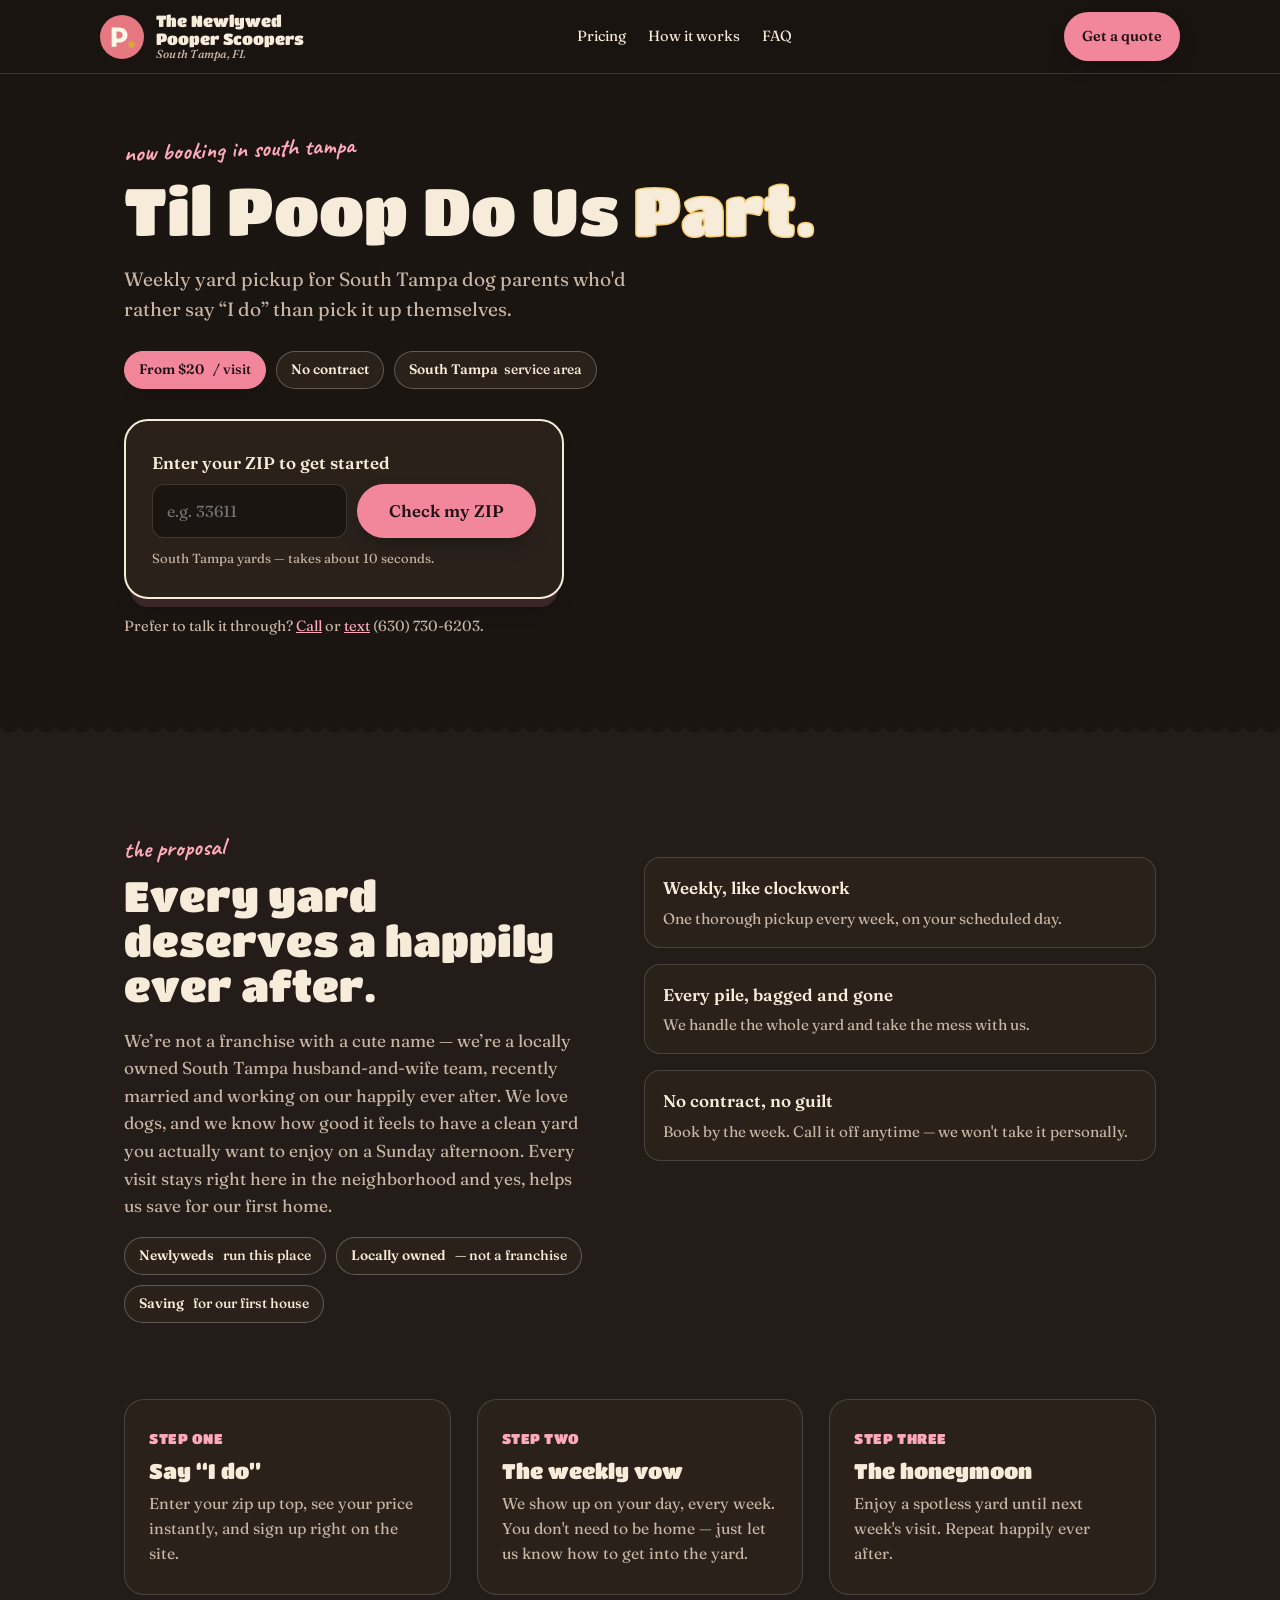
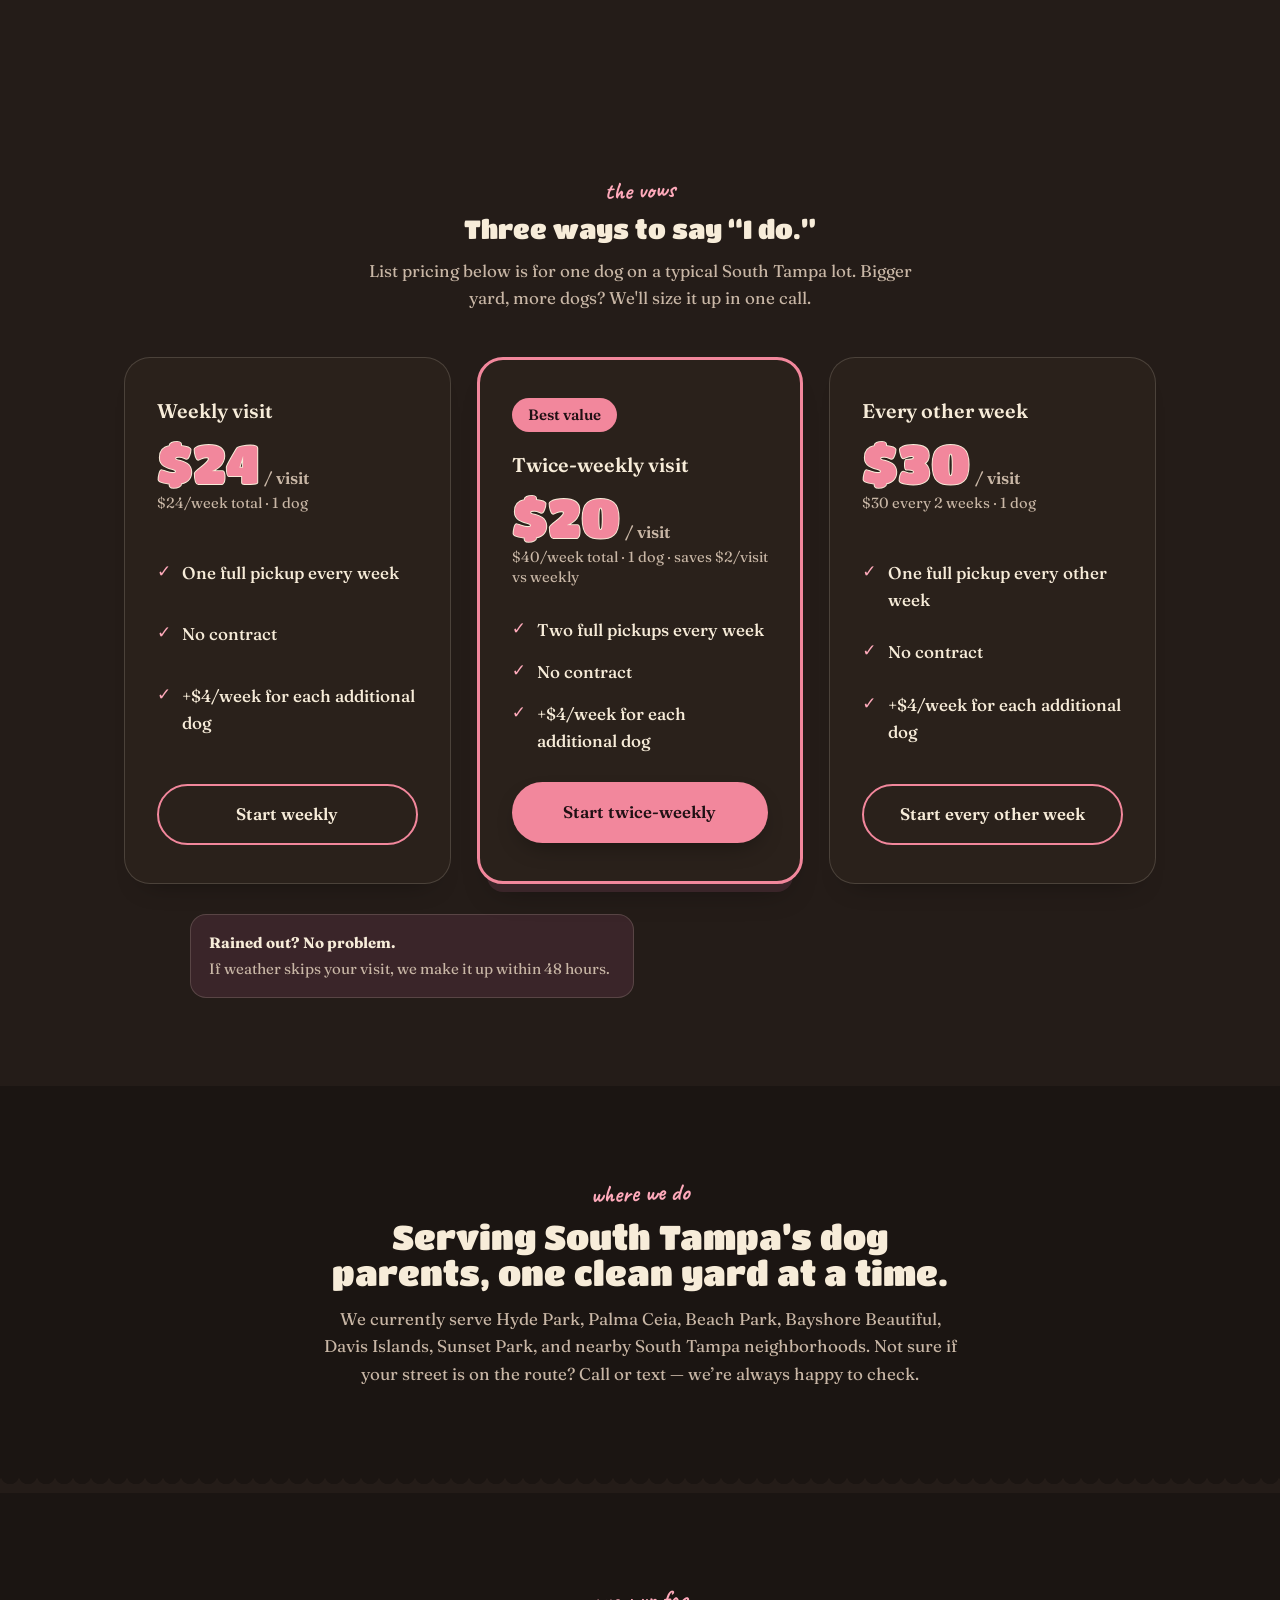
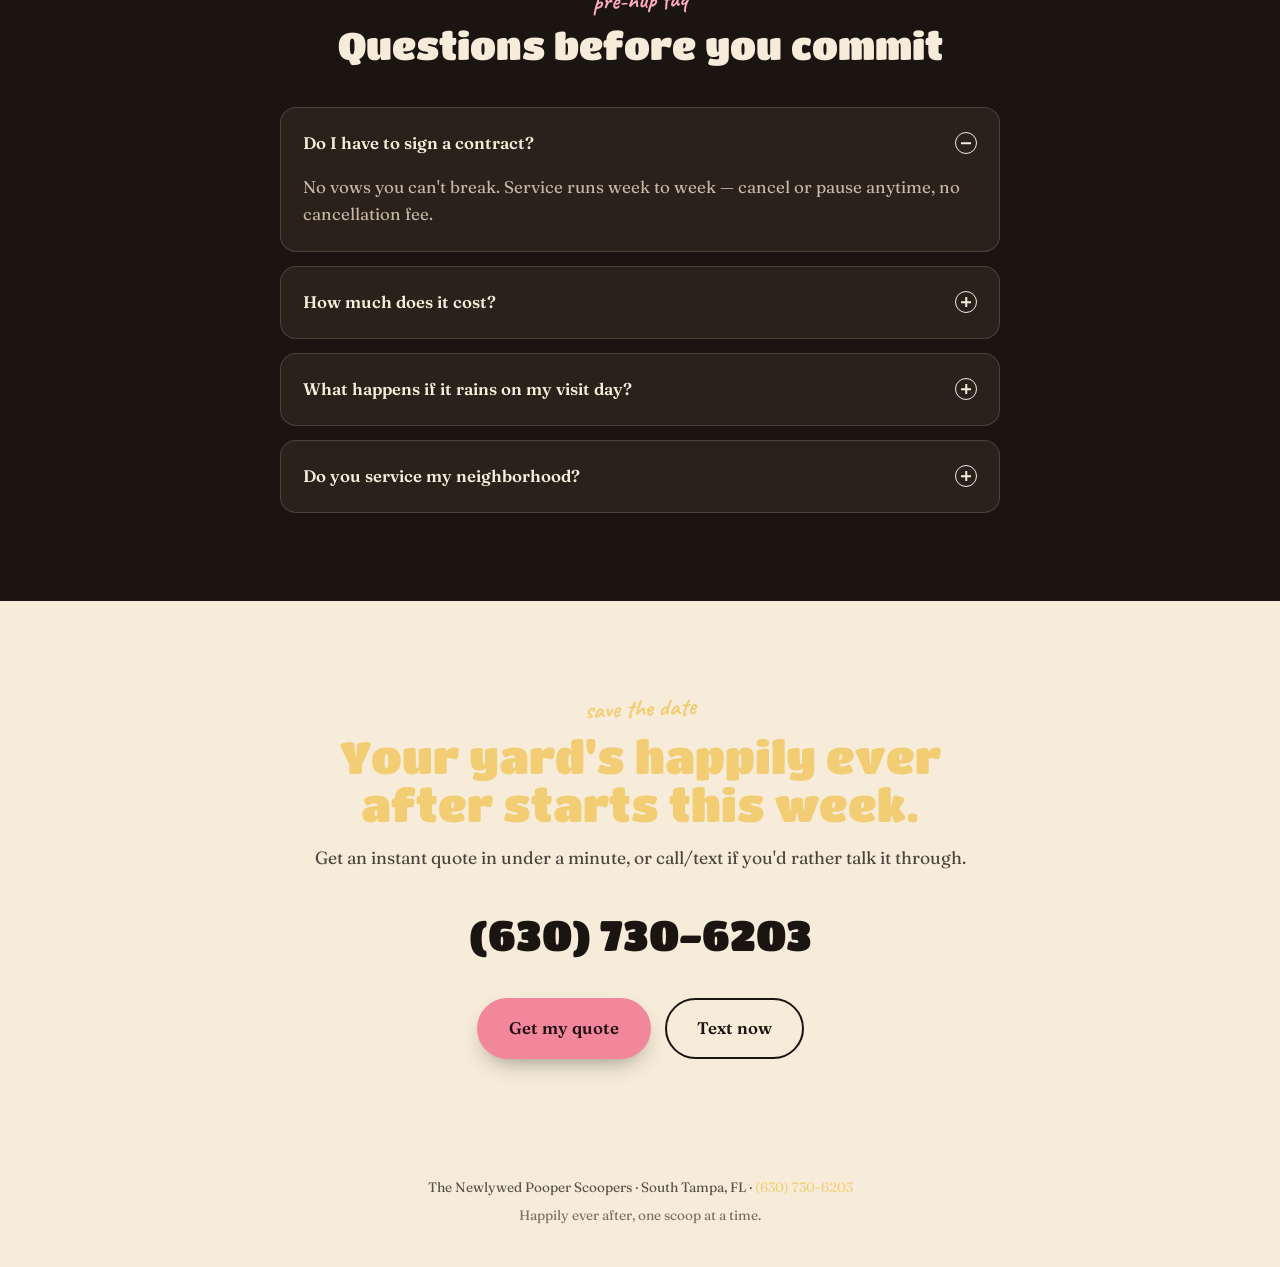
==== commit bcc52970: "Remove hero artwork" ====
--- a/index.html
+++ b/index.html
@@ -19,7 +19,7 @@
 <div class="quote-widget" id="quote"><div class="qstep" data-step="1"><label for="qzip">Enter your ZIP to get started</label><div class="qzip-row"><input aria-label="Zip code" id="qzip" inputmode="numeric" maxlength="5" pattern="[0-9]*" placeholder="e.g. 33611" type="text"><button class="btn btn-primary" id="qzip-btn" type="button">Check my ZIP</button></div><p class="qhint">South Tampa yards — takes about 10 seconds.</p></div>
 <div class="qstep" data-step="2" hidden><p class="qmsg" id="qzip-msg"></p><div class="qrow qrow-plan"><span class="qlabel">Plan</span><div class="qtoggle"><button class="qtoggle-btn active" data-plan="weekly" type="button">Weekly</button><button class="qtoggle-btn" data-plan="twice" type="button">Twice-weekly</button><button class="qtoggle-btn" data-plan="biweekly" type="button">Every other week</button></div></div><div class="qrow"><span class="qlabel">Dogs</span><div class="qstepper"><button aria-label="Fewer dogs" id="qdog-minus" type="button">−</button><span id="qdog-count">1</span><button aria-label="More dogs" id="qdog-plus" type="button">+</button></div></div><div class="qestimate"><span class="qest-amount" id="qest-amount">$24<span class="qest-per">/visit</span></span><span class="qest-month" id="qest-month">1 visit/week · $24/week total</span></div><button class="btn btn-primary" id="qcontinue-btn" style="width:100%;justify-content:center" type="button">Lock in this price &amp; start service</button><form class="qtext-form" id="qtext-form"><label for="qtext-phone">Not ready? Save this quote by text</label><div class="qtext-row"><input aria-label="Mobile phone number" autocomplete="tel" id="qtext-phone" inputmode="numeric" maxlength="14" required type="tel"><button class="qtext-btn" type="submit">Text me</button></div><label class="qconsent"><input id="qtext-consent" required type="checkbox"> I agree to receive texts about this quote. Message and data rates may apply.</label><p aria-live="polite" class="qtext-status" id="qtext-status"></p></form><button class="qback" data-back="1" type="button">← change ZIP</button></div>
 <form class="qstep" data-step="3" hidden id="qstep-form"><input id="qform-zip" name="zip" type="hidden"><input id="qform-plan" name="plan" type="hidden"><input id="qform-dogs" name="dogs" type="hidden"><input id="qform-estimate" name="estimate" type="hidden"><div class="qfield"><label for="qname">Name</label><input autocomplete="name" id="qname" name="name" required type="text"></div><div class="qfield"><label for="qphone">Phone</label><input autocomplete="tel" id="qphone" inputmode="numeric" maxlength="14" name="phone" required type="tel"></div><div class="qfield"><label for="qemail">Email</label><input autocomplete="email" id="qemail" name="email" required type="email"></div><div class="qfield"><label for="qaddress">Street address</label><input autocomplete="street-address" id="qaddress" name="address" required type="text"></div><div class="qfield"><label for="qnotes">Anything we should know? (gate code, extra dog details, etc.)</label><textarea id="qnotes" name="notes" rows="2"></textarea></div><div class="qpayment-note"><strong>Your service and payment</strong><p id="qpayment-terms">Your saved card will be charged $24 after each weekly visit. You will not be charged today. Service continues until you pause or cancel.</p></div><label class="qcharge-consent"><input id="qcharge-consent" required type="checkbox"> <span>I authorize The Newlywed Pooper Scoopers to charge my saved card after each completed visit at the quoted price above. I understand that service continues until I pause or cancel.</span></label><button class="btn btn-primary" style="width:100%;justify-content:center" type="submit">Continue to secure checkout</button><button class="qback" data-back="2" type="button">← back to quote</button></form><form class="qstep" data-step="4" hidden id="qinterest-form"><h3 id="qinterest-title">Join our waitlist</h3><p class="qmsg" id="qinterest-message"></p><div class="qfield"><label for="qinterest-name">Name</label><input autocomplete="name" id="qinterest-name" required type="text"></div><div class="qfield"><label for="qinterest-phone">Phone</label><input autocomplete="tel" id="qinterest-phone" inputmode="numeric" maxlength="14" required type="tel"></div><div class="qfield"><label for="qinterest-email">Email</label><input autocomplete="email" id="qinterest-email" required type="email"></div><div class="qfield"><label for="qinterest-address">Street address</label><input autocomplete="street-address" id="qinterest-address" required type="text"></div><div class="qfield"><label for="qinterest-zip">ZIP</label><input id="qinterest-zip" readonly type="text"></div><button class="btn btn-primary" style="width:100%;justify-content:center" type="submit">Keep me posted</button><button class="qback" data-back="1" type="button">← change ZIP</button></form><div class="qstep qthanks" data-step="5" hidden><h3>You're all set!</h3><p>Your card is securely saved. We'll text you shortly to confirm your service day and first cleanup.</p></div></div><p class="qalt">Prefer to talk it through? <a href="tel:16307306203">Call</a> or <a href="sms:16307306203">text</a> (630) 730-6203.</p></div>
-<div class="hero-art"><div class="badge-wrap"><img alt="South Tampa dog waste removal service: newlywed husband-and-wife team with their golden doodle" src="assets/site-art.webp"></div></div></div></section>
+</div></section>
 <div aria-hidden="true" class="divider"></div>
 <section class="proposal section-pad" id="proposal"><div class="wrap proposal-grid"><div><span class="eyebrow">the proposal</span><h2>Every yard deserves a happily ever after.</h2><p>We’re not a franchise with a cute name — we’re a locally owned South Tampa husband-and-wife team, recently married and working on our happily ever after. We love dogs, and we know how good it feels to have a clean yard you actually want to enjoy on a Sunday afternoon. Every visit stays right here in the neighborhood and yes, helps us save for our first home.</p><div class="chip-row"><span class="chip"><strong>Newlyweds</strong>&nbsp;run this place</span><span class="chip"><strong>Locally owned</strong>&nbsp;— not a franchise</span><span class="chip"><strong>Saving</strong>&nbsp;for our first house</span></div></div><ul class="feature-list"><li><span><span class="ftitle">Weekly, like clockwork</span><span class="fdesc">One thorough pickup every week, on your scheduled day.</span></span></li><li><span><span class="ftitle">Every pile, bagged and gone</span><span class="fdesc">We handle the whole yard and take the mess with us.</span></span></li><li><span><span class="ftitle">No contract, no guilt</span><span class="fdesc">Book by the week. Call it off anytime — we won't take it personally.</span></span></li></ul></div><div class="steps wrap" id="how"><div class="step"><span class="num">STEP ONE</span><h3>Say “I do”</h3><p>Enter your zip up top, see your price instantly, and sign up right on the site.</p></div><div class="step"><span class="num">STEP TWO</span><h3>The weekly vow</h3><p>We show up on your day, every week. You don't need to be home — just let us know how to get into the yard.</p></div><div class="step"><span class="num">STEP THREE</span><h3>The honeymoon</h3><p>Enjoy a spotless yard until next week's visit. Repeat happily ever after.</p></div></div></section>
 <section class="vows section-pad" id="vows"><div class="wrap center"><span class="eyebrow">the vows</span><h2>Three ways to say “I do.”</h2><p class="muted" style="max-width:52ch;margin:14px auto 0;">List pricing below is for one dog on a typical South Tampa lot. Bigger yard, more dogs? We'll size it up in one call.</p></div><div class="wrap"><div class="plans-grid"><div class="plan-card"><span class="plan-name">Weekly visit</span><div class="price-line"><span class="price">$24</span><span class="per">/ visit</span></div><span class="est">$24/week total · 1 dog</span><ul class="vow-list"><li><span>One full pickup every week</span></li><li><span>No contract</span></li><li><span>+$4/week for each additional dog</span></li></ul><a class="btn btn-ghost" href="#quote">Start weekly</a></div><div class="plan-card plan-featured"><span class="best-value">Best value</span><span class="plan-name">Twice-weekly visit</span><div class="price-line"><span class="price">$20</span><span class="per">/ visit</span></div><span class="est">$40/week total · 1 dog · saves $2/visit vs weekly</span><ul class="vow-list"><li><span>Two full pickups every week</span></li><li><span>No contract</span></li><li><span>+$4/week for each additional dog</span></li></ul><a class="btn btn-primary" href="#quote">Start twice-weekly</a></div><div class="plan-card"><span class="plan-name">Every other week</span><div class="price-line"><span class="price">$30</span><span class="per">/ visit</span></div><span class="est">$30 every 2 weeks · 1 dog</span><ul class="vow-list"><li><span>One full pickup every other week</span></li><li><span>No contract</span></li><li><span>+$4/week for each additional dog</span></li></ul><a class="btn btn-ghost" href="#quote">Start every other week</a></div></div><div class="perks-strip"><div class="perk"><span><strong>Rained out? No problem.</strong><span class="d">If weather skips your visit, we make it up within 48 hours.</span></span></div></div></div></section>
--- a/styles.css
+++ b/styles.css
@@ -8,11 +8,11 @@
 body{margin:0;background:var(--bg);color:var(--ink);font-family:"Fraunces",Georgia,"Times New Roman",serif;font-size:17px;line-height:1.6;-webkit-font-smoothing:antialiased}img{max-width:100%;display:block}a{color:inherit}.wrap{max-width:1080px;margin:0 auto;padding:0 24px}h1,h2,h3{font-family:"Titan One","Baloo 2",system-ui,sans-serif;font-weight:400;line-height:1.08;text-wrap:balance;margin:0}.eyebrow{font-family:"Caveat",cursive;font-weight:700;font-size:1.5rem;color:var(--pink-deep);display:inline-block;transform:rotate(-2deg);margin:0 0 6px}.stroke{color:var(--ink);-webkit-text-stroke:3px var(--gold-bright);paint-order:stroke fill}section{position:relative}.section-pad{padding:88px 0}.muted{color:var(--ink-soft)}.center{text-align:center}
 .btn{display:inline-flex;align-items:center;gap:10px;font-family:"Fraunces",serif;font-weight:600;font-size:1.05rem;padding:15px 30px;border-radius:999px;text-decoration:none;border:2px solid transparent;cursor:pointer;transition:transform .15s ease,box-shadow .15s ease}.btn:hover{transform:translateY(-2px)}.btn:active{transform:translateY(0)}.btn:focus-visible{outline:3px solid var(--gold-bright);outline-offset:3px}.btn-primary{background:var(--pink);color:#201014;box-shadow:0 10px 24px -10px var(--shadow)}.btn-primary:hover{box-shadow:0 14px 28px -10px var(--shadow)}.btn-ghost{background:transparent;border-color:var(--ink);color:var(--ink)}.divider{height:18px;background-image:radial-gradient(circle at 9px 0,transparent 9px,var(--bg-alt) 9.5px);background-size:18px 18px;background-repeat:repeat-x;background-position:center top}.divider-flip{transform:scaleY(-1)}
 header{position:sticky;top:0;z-index:20;background:color-mix(in srgb,var(--bg) 88%,transparent);backdrop-filter:blur(8px);border-bottom:1px solid var(--line)}.nav{display:flex;align-items:center;justify-content:space-between;gap:16px;padding:12px 0}.brand{display:flex;align-items:center;gap:12px;text-decoration:none;color:var(--ink)}.brand img{width:44px;height:44px;border-radius:50%}.brand-name{font-family:"Titan One",sans-serif;font-size:.98rem;line-height:1.15}.brand-name small{display:block;font-family:"Fraunces",serif;font-weight:500;font-style:italic;font-size:.72rem;color:var(--ink-soft);letter-spacing:.02em}.nav-links{display:flex;align-items:center;gap:22px;list-style:none;margin:0;padding:0;font-size:.92rem}.nav-links a{text-decoration:none}.nav-links a:hover{color:var(--pink-deep)}.nav-cta{padding:11px 16px;font-size:.9rem;white-space:nowrap}.nav-cta-desktop{display:inline-flex}.nav-cta-mobile{display:none}@media(max-width:719px){.nav-cta-desktop{display:none}.nav-cta-mobile{display:inline-flex}}@media(max-width:420px){.brand-name{font-size:.82rem}.nav{gap:8px}.nav-cta{padding:10px 12px;font-size:.82rem}}
-.hero{padding:56px 0 70px;overflow:hidden}.hero-grid{display:grid;grid-template-columns:1fr;gap:40px;align-items:center}@media(min-width:860px){.hero-grid{grid-template-columns:1.15fr .85fr;gap:24px}}.hero h1{font-size:clamp(2.4rem,5.6vw,4.1rem);margin-bottom:18px}.hero p.lede{font-size:1.2rem;max-width:46ch;color:var(--ink-soft);margin:0 0 26px}.chip-row{display:flex;flex-wrap:wrap;gap:10px;margin-bottom:30px}.chip{display:inline-flex;align-items:center;gap:6px;background:var(--surface);border:1.5px solid color-mix(in srgb,var(--ink) 28%,transparent);padding:7px 14px;border-radius:999px;font-size:.86rem;color:var(--ink);font-weight:500}.chip strong{color:var(--ink);font-weight:600}.chip-highlight{background:var(--pink);border-color:var(--pink);color:#201014;box-shadow:0 7px 16px -10px var(--shadow)}.chip-highlight strong{color:#201014}.cta-row{display:flex;flex-wrap:wrap;gap:14px}
-[hidden]{display:none!important}.quote-widget{max-width:440px;background:var(--surface);border:2px solid var(--ink);border-radius:24px;padding:28px 26px;box-shadow:0 14px 0 -6px var(--pink-wash),0 16px 26px -14px var(--shadow)}.qstep label{font-family:"Fraunces",serif;font-weight:600;display:block;margin-bottom:8px}.qstep input[type=text],.qstep input[type=tel],.qstep textarea{font-family:"Fraunces",serif;font-size:1rem;padding:12px 14px;border-radius:12px;border:1.5px solid var(--line);background:var(--bg);color:var(--ink);width:100%}.qstep input:focus,.qstep textarea:focus{outline:2px solid var(--pink);outline-offset:1px;border-color:var(--pink)}.qzip-row{display:flex;gap:10px}.qzip-row input{flex:1;min-width:0}.qhint{font-size:.82rem;color:var(--ink-soft);margin:10px 0 0}.qmsg{font-weight:600;margin:0 0 18px;font-family:"Fraunces",serif}.qrow{display:flex;align-items:center;justify-content:space-between;margin-bottom:16px}.qlabel{font-family:"Fraunces",serif;font-weight:600}.qtoggle{display:flex;background:var(--bg-alt);border-radius:999px;padding:3px;gap:2px}.qtoggle-btn{border:none;background:transparent;padding:7px 14px;border-radius:999px;font-family:"Fraunces",serif;font-size:.85rem;cursor:pointer;color:var(--ink-soft)}.qtoggle-btn.active{background:var(--pink);color:#201014;font-weight:600}.qstepper{display:flex;align-items:center;gap:12px}.qstepper button{width:32px;height:32px;border-radius:50%;border:1.5px solid var(--ink);background:var(--surface);color:var(--ink);font-size:1.1rem;cursor:pointer;line-height:1}.qstepper button:focus-visible{outline:2px solid var(--gold-bright)}.qstepper span{min-width:16px;text-align:center;font-weight:600}.qestimate{text-align:center;background:var(--pink-wash);border-radius:16px;padding:16px;margin-bottom:20px}.qest-amount{font-family:"Titan One",sans-serif;font-size:1.9rem;color:var(--ink);display:block}.qest-per{font-family:"Fraunces",serif;font-style:italic;font-size:.9rem;color:var(--ink-soft);font-weight:400}.qest-month{font-size:.85rem;color:var(--ink-soft)}.qfield{margin-bottom:14px}.qfield label{font-size:.88rem;font-weight:600;margin-bottom:6px}.qback{display:block;margin:14px auto 0;background:none;border:none;color:var(--ink-soft);font-family:"Fraunces",serif;font-style:italic;cursor:pointer;font-size:.88rem}.qthanks{text-align:center}.qthanks h3{font-size:1.6rem;margin-bottom:8px}.qthanks p{color:var(--ink-soft);margin:0}.qalt{margin-top:16px;font-size:.92rem;color:var(--ink-soft)}.qalt a{color:var(--pink-deep);text-decoration:underline}.hero-art{position:relative;display:flex;justify-content:center}.hero-art .badge-wrap{position:relative;width:min(360px,80vw)}.hero-art img{width:100%;filter:drop-shadow(0 22px 34px var(--shadow));position:relative;z-index:2}.float-shape{position:absolute;z-index:1;opacity:.55;animation:drift 9s ease-in-out infinite}@keyframes drift{0%,100%{transform:translateY(0) rotate(0)}50%{transform:translateY(-16px) rotate(6deg)}}
+.hero{padding:56px 0 70px;overflow:hidden}.hero-grid{display:grid;grid-template-columns:1fr;gap:40px;align-items:center}.hero h1{font-size:clamp(2.4rem,5.6vw,4.1rem);margin-bottom:18px}.hero p.lede{font-size:1.2rem;max-width:46ch;color:var(--ink-soft);margin:0 0 26px}.chip-row{display:flex;flex-wrap:wrap;gap:10px;margin-bottom:30px}.chip{display:inline-flex;align-items:center;gap:6px;background:var(--surface);border:1.5px solid color-mix(in srgb,var(--ink) 28%,transparent);padding:7px 14px;border-radius:999px;font-size:.86rem;color:var(--ink);font-weight:500}.chip strong{color:var(--ink);font-weight:600}.chip-highlight{background:var(--pink);border-color:var(--pink);color:#201014;box-shadow:0 7px 16px -10px var(--shadow)}.chip-highlight strong{color:#201014}.cta-row{display:flex;flex-wrap:wrap;gap:14px}
+[hidden]{display:none!important}.quote-widget{max-width:440px;background:var(--surface);border:2px solid var(--ink);border-radius:24px;padding:28px 26px;box-shadow:0 14px 0 -6px var(--pink-wash),0 16px 26px -14px var(--shadow)}.qstep label{font-family:"Fraunces",serif;font-weight:600;display:block;margin-bottom:8px}.qstep input[type=text],.qstep input[type=tel],.qstep textarea{font-family:"Fraunces",serif;font-size:1rem;padding:12px 14px;border-radius:12px;border:1.5px solid var(--line);background:var(--bg);color:var(--ink);width:100%}.qstep input:focus,.qstep textarea:focus{outline:2px solid var(--pink);outline-offset:1px;border-color:var(--pink)}.qzip-row{display:flex;gap:10px}.qzip-row input{flex:1;min-width:0}.qhint{font-size:.82rem;color:var(--ink-soft);margin:10px 0 0}.qmsg{font-weight:600;margin:0 0 18px;font-family:"Fraunces",serif}.qrow{display:flex;align-items:center;justify-content:space-between;margin-bottom:16px}.qlabel{font-family:"Fraunces",serif;font-weight:600}.qtoggle{display:flex;background:var(--bg-alt);border-radius:999px;padding:3px;gap:2px}.qtoggle-btn{border:none;background:transparent;padding:7px 14px;border-radius:999px;font-family:"Fraunces",serif;font-size:.85rem;cursor:pointer;color:var(--ink-soft)}.qtoggle-btn.active{background:var(--pink);color:#201014;font-weight:600}.qstepper{display:flex;align-items:center;gap:12px}.qstepper button{width:32px;height:32px;border-radius:50%;border:1.5px solid var(--ink);background:var(--surface);color:var(--ink);font-size:1.1rem;cursor:pointer;line-height:1}.qstepper button:focus-visible{outline:2px solid var(--gold-bright)}.qstepper span{min-width:16px;text-align:center;font-weight:600}.qestimate{text-align:center;background:var(--pink-wash);border-radius:16px;padding:16px;margin-bottom:20px}.qest-amount{font-family:"Titan One",sans-serif;font-size:1.9rem;color:var(--ink);display:block}.qest-per{font-family:"Fraunces",serif;font-style:italic;font-size:.9rem;color:var(--ink-soft);font-weight:400}.qest-month{font-size:.85rem;color:var(--ink-soft)}.qfield{margin-bottom:14px}.qfield label{font-size:.88rem;font-weight:600;margin-bottom:6px}.qback{display:block;margin:14px auto 0;background:none;border:none;color:var(--ink-soft);font-family:"Fraunces",serif;font-style:italic;cursor:pointer;font-size:.88rem}.qthanks{text-align:center}.qthanks h3{font-size:1.6rem;margin-bottom:8px}.qthanks p{color:var(--ink-soft);margin:0}.qalt{margin-top:16px;font-size:.92rem;color:var(--ink-soft)}.qalt a{color:var(--pink-deep);text-decoration:underline}
 .proposal{background:var(--bg-alt)}.proposal-grid{display:grid;grid-template-columns:1fr;gap:44px;align-items:start}@media(min-width:780px){.proposal-grid{grid-template-columns:.95fr 1.05fr;gap:56px}}.proposal h2{font-size:clamp(1.9rem,3.6vw,2.6rem);margin-bottom:18px}.proposal p{color:var(--ink-soft);font-size:1.08rem}.feature-list{list-style:none;margin:28px 0 0;padding:0;display:grid;gap:16px}.feature-list li{display:flex;gap:14px;align-items:flex-start;background:var(--surface);border:1px solid var(--line);border-radius:16px;padding:16px 18px}.feature-list .ftitle{font-weight:600;color:var(--ink);display:block;margin-bottom:2px;font-family:"Fraunces",serif}.feature-list .fdesc{color:var(--ink-soft);font-size:.95rem}.steps{display:grid;grid-template-columns:1fr;gap:26px;margin-top:46px}@media(min-width:780px){.steps{grid-template-columns:repeat(3,1fr)}}.step{background:var(--surface);border:1px solid var(--line);border-radius:20px;padding:28px 24px;position:relative}.step .num{font-family:"Titan One",sans-serif;font-size:.85rem;color:var(--pink-deep);letter-spacing:.04em;margin-bottom:10px;display:block}.step h3{font-size:1.3rem;margin-bottom:8px}.step p{color:var(--ink-soft);margin:0;font-size:.98rem}
 .vows{background:var(--bg-alt)}.plans-grid{max-width:1080px;margin:46px auto 0;display:grid;grid-template-columns:1fr;gap:26px}@media(min-width:700px){.plans-grid{grid-template-columns:repeat(2,1fr)}}@media(min-width:960px){.plans-grid{grid-template-columns:repeat(3,1fr)}}.plan-card{background:var(--surface);border:1px solid var(--line);border-radius:26px;padding:38px 32px;text-align:left;position:relative;display:flex;flex-direction:column;min-height:430px;box-shadow:0 18px 28px -22px var(--shadow)}.plan-featured{border:3px solid var(--pink);box-shadow:0 18px 0 -10px var(--pink-wash),0 22px 32px -20px var(--shadow)}.plan-name{font-family:"Fraunces",serif;font-weight:600;font-size:1.24rem;color:var(--ink);margin:0 0 8px}.best-value{align-self:flex-start;background:var(--pink);color:#201014;font-family:"Fraunces",serif;font-weight:600;font-size:.94rem;padding:5px 16px;border-radius:999px;margin:0 0 18px}.price-line{display:flex;align-items:baseline;gap:5px;margin:0 0 2px}.plan-card .price{font-family:"Titan One",sans-serif;font-size:clamp(2.55rem,6.4vw,3.35rem);color:var(--pink);-webkit-text-stroke:2px var(--ink);paint-order:stroke fill;line-height:1}.plan-card .per{font-family:"Fraunces",serif;font-weight:600;font-size:1.05rem;color:var(--ink-soft)}.plan-card .est{font-size:.92rem;color:var(--ink-soft);line-height:1.35;margin-bottom:28px;min-height:2.5em}.vow-list{list-style:none;margin:0 0 28px;padding:0;display:grid;gap:15px;text-align:left;flex:1}.vow-list li{display:flex;gap:11px;align-items:flex-start;color:var(--ink);font-weight:500}.vow-list li::before{content:"✓";color:var(--pink-deep);font-family:system-ui,sans-serif;font-weight:800;line-height:1.5}.plan-card .btn{width:100%;justify-content:center;margin-top:auto}.plan-card .btn-ghost{border-color:var(--pink);color:var(--ink)}.perks-strip{max-width:900px;margin:30px auto 0;display:grid;grid-template-columns:1fr;gap:12px}@media(min-width:700px){.perks-strip{grid-template-columns:1fr 1fr}}.perk{display:flex;gap:12px;align-items:flex-start;background:var(--pink-wash);border:1px solid var(--line);border-radius:16px;padding:16px 18px;font-size:.94rem}.perk strong{display:block;color:var(--ink);font-family:"Fraunces",serif;margin-bottom:2px}.perk span.d{color:var(--ink-soft)}.area{text-align:center}.faq-list{max-width:720px;margin:40px auto 0;display:grid;gap:14px}details{background:var(--surface);border:1px solid var(--line);border-radius:16px;padding:6px 22px}summary{cursor:pointer;padding:16px 0;font-family:"Fraunces",serif;font-weight:600;font-size:1.05rem;list-style:none;display:flex;justify-content:space-between;align-items:center;gap:14px}summary::-webkit-details-marker{display:none}summary .plus{flex:none;width:22px;height:22px;border-radius:50%;border:1.5px solid var(--ink);position:relative}summary .plus::before,summary .plus::after{content:"";position:absolute;background:var(--ink);top:50%;left:50%;transform:translate(-50%,-50%)}summary .plus::before{width:10px;height:1.5px}summary .plus::after{width:1.5px;height:10px;transition:transform .2s ease}details[open] summary .plus::after{transform:translate(-50%,-50%) scaleY(0)}details p{margin:0 0 18px;color:var(--ink-soft)}.finale{background:var(--ink);color:var(--bg);text-align:center}.finale h2{color:var(--gold-bright);font-size:clamp(2rem,4.4vw,2.8rem);margin-bottom:14px}.finale p{color:color-mix(in srgb,var(--bg) 78%,transparent);font-size:1.1rem;margin:0 0 30px}.finale .phone-big{font-family:"Titan One",sans-serif;font-size:clamp(1.8rem,5vw,2.6rem);color:var(--bg);text-decoration:none;display:inline-block;margin-bottom:30px}.finale .phone-big:hover{color:var(--pink)}footer{padding:30px 0 40px;text-align:center;font-size:.85rem;color:color-mix(in srgb,var(--bg) 72%,transparent);background:var(--ink)}footer a{color:var(--gold-bright);text-decoration:none}
 .qstep input[type=email]{font-family:"Fraunces",serif;font-size:1rem;padding:12px 14px;border-radius:12px;border:1.5px solid var(--line);background:var(--bg);color:var(--ink);width:100%}
 .qtext-form{border-top:1px solid var(--line);margin-top:20px;padding-top:18px}.qtext-form>label:first-child{font-size:.9rem;margin-bottom:8px}.qtext-row{display:flex;gap:8px}.qtext-row input{min-width:0;flex:1}.qtext-btn{border:1.5px solid var(--ink);border-radius:12px;background:var(--surface);color:var(--ink);padding:10px 14px;font:600 .9rem "Fraunces",serif;cursor:pointer}.qtext-btn:hover{background:var(--bg-alt)}.qtext-btn:disabled{cursor:wait;opacity:.65}.qconsent{display:flex!important;align-items:flex-start;gap:7px;margin-top:9px!important;color:var(--ink-soft);font-size:.72rem!important;font-weight:400!important;line-height:1.35}.qconsent input{margin-top:3px;accent-color:var(--pink)}.qtext-status{min-height:1.2em;margin:8px 0 0;color:var(--pink-deep);font-size:.82rem;font-weight:600}
 .qpayment-note{margin:2px 0 12px;padding:12px 14px;border-radius:12px;background:var(--pink-wash);color:var(--ink-soft);font-size:.82rem;line-height:1.45}.qpayment-note strong{display:block;color:var(--ink);font-size:.9rem;margin-bottom:4px}.qpayment-note p{margin:0 0 5px}.qpayment-note>span{font-weight:600;color:var(--ink)}.qcharge-consent{display:flex!important;align-items:flex-start;gap:9px;margin:0 0 16px!important;color:var(--ink-soft);font-size:.78rem!important;font-weight:400!important;line-height:1.4}.qcharge-consent input{flex:none;margin-top:3px;accent-color:var(--pink)}.qretry{margin-top:18px;justify-content:center}
-@media(max-width:650px){.qrow-plan{align-items:stretch;flex-direction:column;gap:8px}.qrow-plan .qtoggle{border-radius:16px;flex-wrap:wrap}.qrow-plan .qtoggle-btn{flex:1 1 100%}.nav-links{display:none}.section-pad{padding:64px 0}.hero{padding-top:38px;padding-bottom:44px}.hero-grid{gap:0}.hero-art{display:none}.qzip-row{flex-direction:column}.qzip-row .btn{justify-content:center}.qtext-row{flex-direction:column}}
+@media(max-width:650px){.qrow-plan{align-items:stretch;flex-direction:column;gap:8px}.qrow-plan .qtoggle{border-radius:16px;flex-wrap:wrap}.qrow-plan .qtoggle-btn{flex:1 1 100%}.nav-links{display:none}.section-pad{padding:64px 0}.hero{padding-top:38px;padding-bottom:44px}.hero-grid{gap:0}.qzip-row{flex-direction:column}.qzip-row .btn{justify-content:center}.qtext-row{flex-direction:column}}
